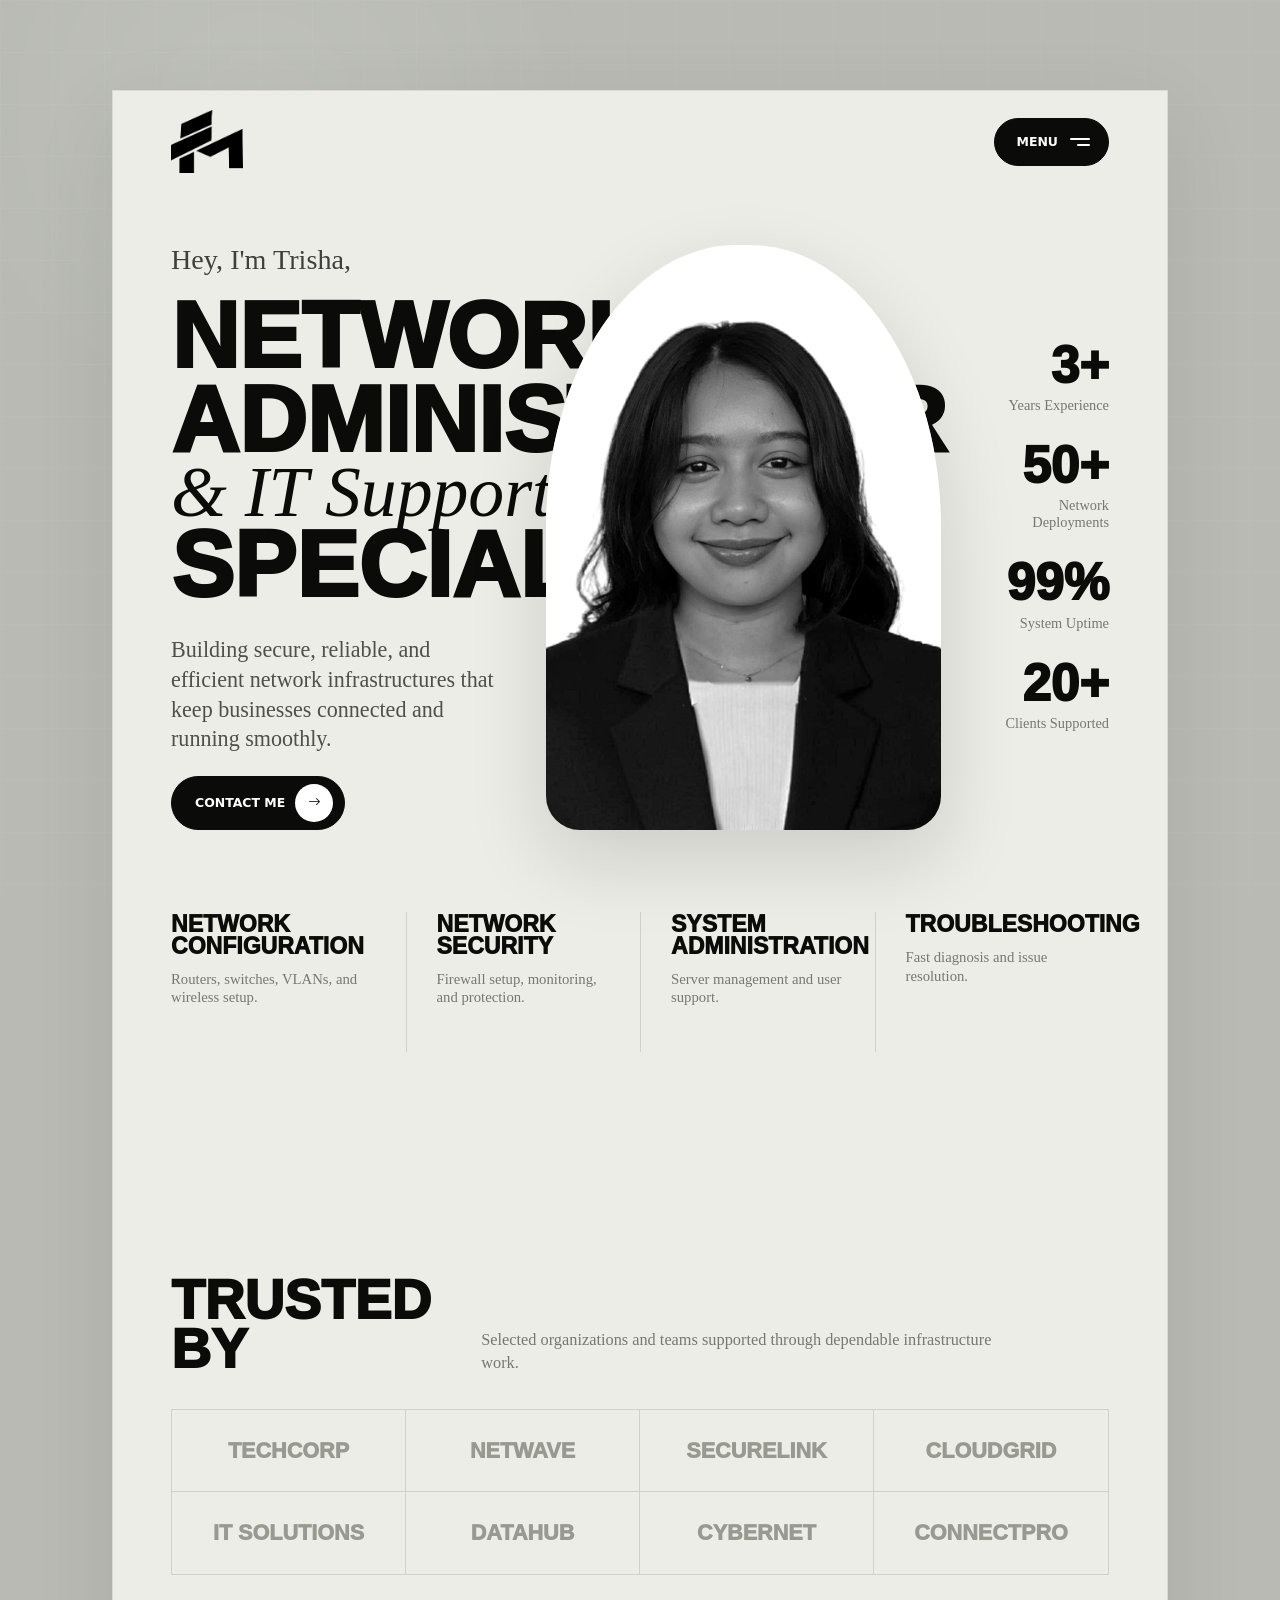
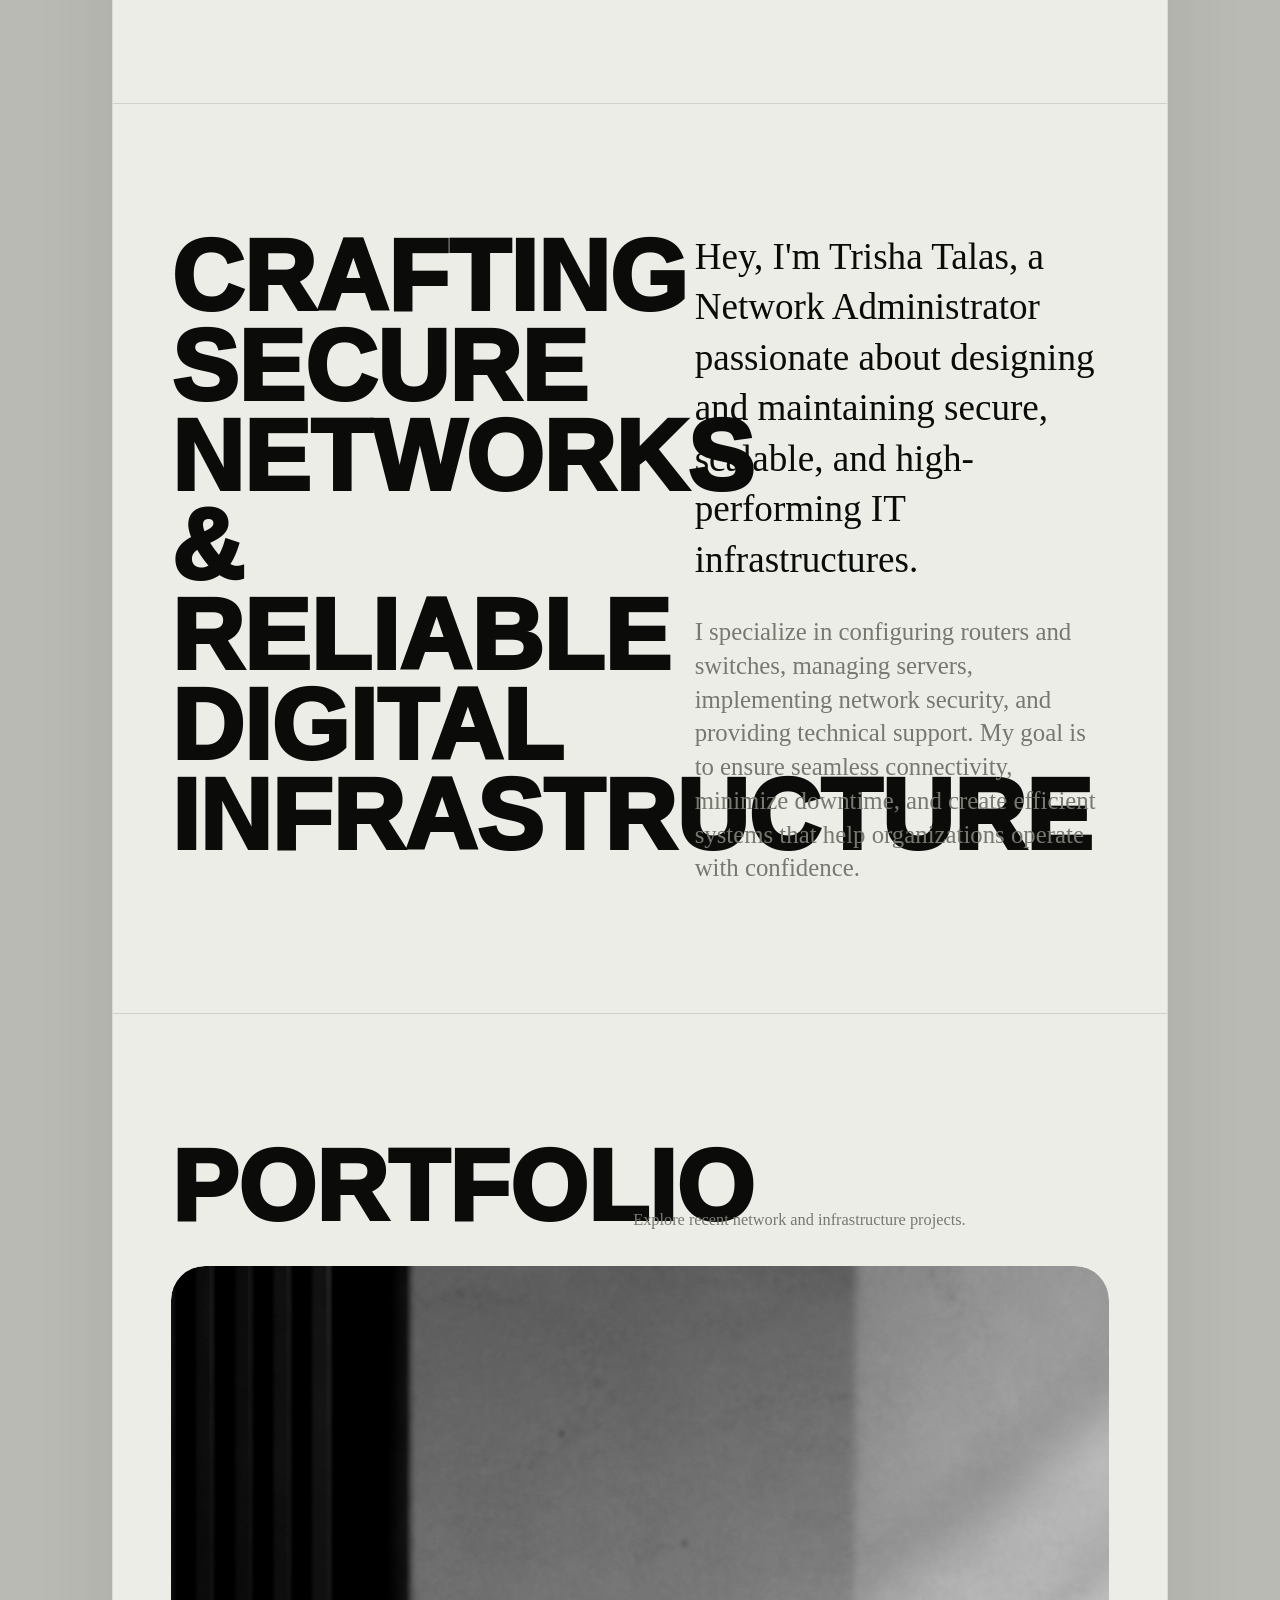
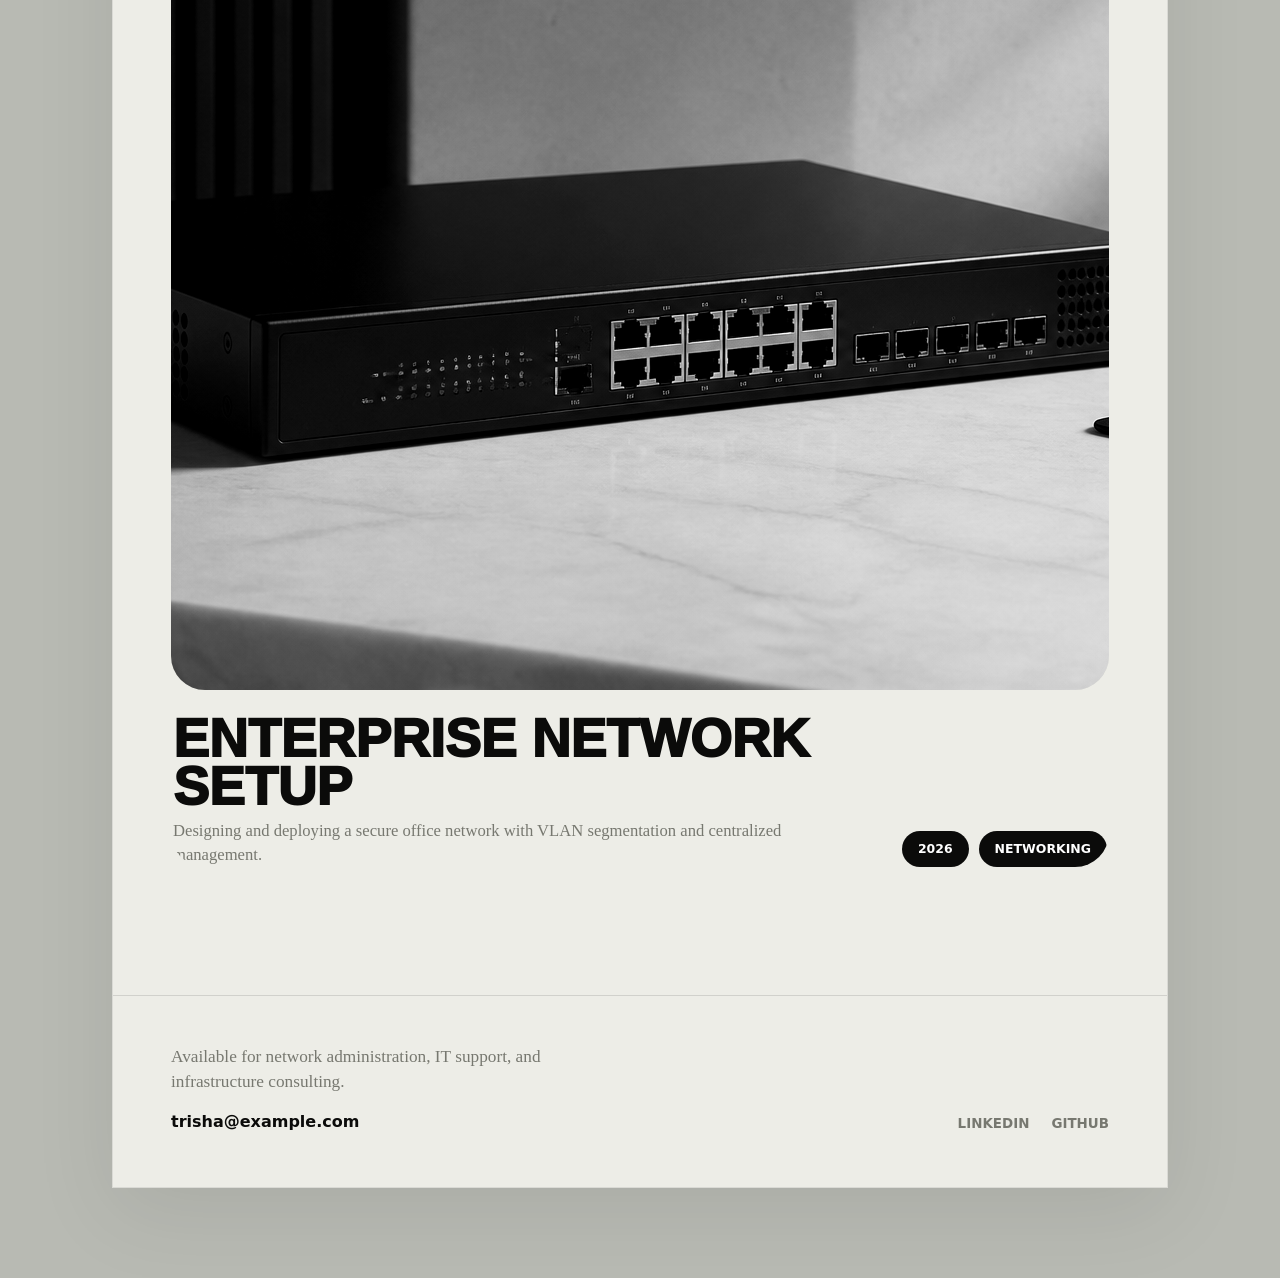
==== index.html @ a44a7b46 "fix ui" ====
<!doctype html>
<html lang="en">
  <head>
    <meta charset="utf-8">
    <meta name="viewport" content="width=device-width, initial-scale=1">
    <meta name="description" content="Premium personal portfolio for Trisha Talas, a Network Administrator and IT Support Specialist.">
    <meta name="theme-color" content="#0a0a0a">
    <meta property="og:title" content="Trisha Talas | Network Administrator Portfolio">
    <meta property="og:description" content="Building secure, reliable, and efficient network infrastructures that keep businesses connected.">
    <meta property="og:type" content="website">
    <meta property="og:image" content="assets/profile-pic/profile.jpg">
    <title>Trisha Talas | Network Administrator</title>
    <link rel="preconnect" href="https://cdn.jsdelivr.net">
    <link href="https://cdn.jsdelivr.net/npm/bootstrap-icons@1.11.3/font/bootstrap-icons.css" rel="stylesheet">
    <link rel="stylesheet" href="assets/css/styles.css">
  </head>
  <body>
    <a class="skip-link" href="#main-content">Skip to main content</a>

    <div class="page-frame">
      <header class="site-header">
        <a class="brand-logo" href="#home" aria-label="Trisha Talas home">
          <img src="assets/profile-pic/Trisha_Talas_logo.png" width="346" height="304" alt="Trisha Talas logo">
        </a>
        <a class="menu-pill" href="#contact" aria-label="Go to contact section">
          <span>Menu</span>
          <i aria-hidden="true"></i>
        </a>
      </header>

      <main id="main-content">
        <section id="home" class="hero-section" aria-labelledby="hero-title">
          <div class="hero-copy">
            <p class="hero-kicker">Hey, I'm Trisha,</p>
            <h1 id="hero-title">
              <span>Network</span>
              <span>Administrator</span>
              <em>&amp; IT Support</em>
              <span>Specialist</span>
            </h1>
            <p class="hero-subtext">Building secure, reliable, and efficient network infrastructures that keep businesses connected and running smoothly.</p>
            <a class="primary-button" href="#contact">
              Contact Me
              <span aria-hidden="true"><i class="bi bi-arrow-right"></i></span>
            </a>
          </div>

          <figure class="portrait-arch">
            <img src="assets/profile-pic/profile.jpg" width="1496" height="1708" alt="Professional profile picture of Trisha Talas, Network Administrator and IT Support Specialist.">
          </figure>

          <aside class="hero-stats" aria-label="Professional statistics">
            <div>
              <strong>3+</strong>
              <span>Years Experience</span>
            </div>
            <div>
              <strong>50+</strong>
              <span>Network Deployments</span>
            </div>
            <div>
              <strong>99%</strong>
              <span>System Uptime</span>
            </div>
            <div>
              <strong>20+</strong>
              <span>Clients Supported</span>
            </div>
          </aside>
        </section>

        <section id="services" class="services-row" aria-label="Services">
          <article>
            <h2>Network Configuration</h2>
            <p>Routers, switches, VLANs, and wireless setup.</p>
          </article>
          <article>
            <h2>Network Security</h2>
            <p>Firewall setup, monitoring, and protection.</p>
          </article>
          <article>
            <h2>System Administration</h2>
            <p>Server management and user support.</p>
          </article>
          <article>
            <h2>Troubleshooting</h2>
            <p>Fast diagnosis and issue resolution.</p>
          </article>
        </section>

        <section class="trusted-section" aria-labelledby="trusted-title">
          <div class="section-heading">
            <h2 id="trusted-title">Trusted By</h2>
            <p>Selected organizations and teams supported through dependable infrastructure work.</p>
          </div>
          <div class="logo-grid" aria-label="Trusted companies">
            <span>TechCorp</span>
            <span>NetWave</span>
            <span>SecureLink</span>
            <span>CloudGrid</span>
            <span>IT Solutions</span>
            <span>DataHub</span>
            <span>CyberNet</span>
            <span>ConnectPro</span>
          </div>
        </section>

        <section id="about" class="about-section">
          <div class="about-title">
            <h2>Crafting Secure Networks &amp; Reliable Digital Infrastructure</h2>
          </div>
          <div class="about-copy">
            <p class="intro-line">Hey, I'm Trisha Talas, a Network Administrator passionate about designing and maintaining secure, scalable, and high-performing IT infrastructures.</p>
            <p>I specialize in configuring routers and switches, managing servers, implementing network security, and providing technical support. My goal is to ensure seamless connectivity, minimize downtime, and create efficient systems that help organizations operate with confidence.</p>
          </div>
        </section>

        <section id="portfolio" class="portfolio-section">
          <div class="portfolio-heading">
            <h2>Portfolio</h2>
            <p>Explore recent network and infrastructure projects.</p>
          </div>

          <article class="project-feature">
            <div class="project-visual">
              <img src="assets/img/network-project.png" width="1536" height="1024" alt="Premium black network appliance on a clean light desk.">
            </div>
            <footer class="project-meta">
              <div>
                <strong>Enterprise Network Setup</strong>
                <p>Designing and deploying a secure office network with VLAN segmentation and centralized management.</p>
              </div>
              <div class="project-tags">
                <span>2026</span>
                <span>Networking</span>
              </div>
            </footer>
          </article>
        </section>
      </main>

      <footer id="contact" class="site-footer">
        <div>
          <p>Available for network administration, IT support, and infrastructure consulting.</p>
          <a href="mailto:trisha@example.com">trisha@example.com</a>
        </div>
        <nav class="footer-links" aria-label="Footer links">
          <a href="https://www.linkedin.com/" target="_blank" rel="noopener">LinkedIn</a>
          <a href="https://github.com/TrishaTalas" target="_blank" rel="noopener">GitHub</a>
        </nav>
      </footer>
    </div>

    <script src="assets/js/main.js"></script>
  </body>
</html>
---- assets/css/styles.css ----
:root {
  --ink: #0b0b0a;
  --paper: #ededE7;
  --paper-deep: #e4e4dc;
  --bg: #b8bab3;
  --muted: #777870;
  --line: rgba(11, 11, 10, 0.12);
  --line-strong: rgba(11, 11, 10, 0.18);
  --white: #ffffff;
  --radius-xl: 34px;
  --radius-lg: 28px;
  --radius-pill: 999px;
  --shadow: 0 30px 80px rgba(16, 16, 14, 0.14);
  --condensed: "Arial Narrow", "Helvetica Neue Condensed Bold", "Roboto Condensed", Impact, sans-serif;
  --serif: Georgia, "Times New Roman", serif;
  --sans: Inter, ui-sans-serif, system-ui, -apple-system, BlinkMacSystemFont, "Segoe UI", sans-serif;
}

* {
  box-sizing: border-box;
}

html {
  scroll-behavior: smooth;
  scroll-padding-top: 34px;
}

body {
  min-height: 100vh;
  margin: 0;
  padding: clamp(32px, 7vw, 92px) 0;
  color: var(--ink);
  font-family: var(--sans);
  background: var(--bg);
  line-height: 1.45;
}

body::before {
  position: fixed;
  inset: 0;
  z-index: -1;
  content: "";
  background:
    radial-gradient(circle at 20% 12%, rgba(255, 255, 255, 0.1), transparent 26%),
    linear-gradient(rgba(255, 255, 255, 0.035) 1px, transparent 1px),
    linear-gradient(90deg, rgba(255, 255, 255, 0.035) 1px, transparent 1px);
  background-size: auto, 52px 52px, 52px 52px;
}

img {
  display: block;
  max-width: 100%;
}

a {
  color: inherit;
}

::selection {
  color: var(--white);
  background: var(--ink);
}

.skip-link {
  position: fixed;
  top: 16px;
  left: 16px;
  z-index: 100;
  padding: 12px 16px;
  color: var(--white);
  background: var(--ink);
  border-radius: 12px;
  transform: translateY(-150%);
  transition: transform 0.2s ease;
}

.skip-link:focus {
  transform: translateY(0);
}

.page-frame {
  width: min(1056px, calc(100% - 32px));
  margin-inline: auto;
  overflow: hidden;
  background: var(--paper);
  border: 1px solid rgba(11, 11, 10, 0.08);
  box-shadow: 0 24px 80px rgba(0, 0, 0, 0.08);
}

.site-header {
  display: flex;
  min-height: 86px;
  align-items: center;
  justify-content: space-between;
  padding: 18px clamp(26px, 5vw, 58px) 8px;
}

.brand-logo {
  display: inline-grid;
  width: clamp(54px, 6vw, 72px);
  height: clamp(50px, 5.7vw, 66px);
  place-items: center;
  text-decoration: none;
  transition: transform 0.25s ease, opacity 0.25s ease;
}

.brand-logo:hover {
  transform: translateY(-2px);
  opacity: 0.78;
}

.brand-logo img {
  width: 100%;
  height: 100%;
  object-fit: contain;
}

.menu-pill,
.primary-button {
  display: inline-flex;
  align-items: center;
  justify-content: center;
  color: var(--white);
  font-size: 0.78rem;
  font-weight: 900;
  letter-spacing: 0;
  text-decoration: none;
  text-transform: uppercase;
  background: var(--ink);
  border: 1px solid var(--ink);
  border-radius: var(--radius-pill);
  transition: transform 0.22s ease, background 0.22s ease, color 0.22s ease;
}

.menu-pill {
  gap: 12px;
  min-height: 48px;
  padding: 0 18px 0 22px;
}

.menu-pill i {
  position: relative;
  width: 20px;
  height: 14px;
}

.menu-pill i::before,
.menu-pill i::after {
  position: absolute;
  right: 0;
  width: 20px;
  height: 2px;
  content: "";
  background: currentColor;
  border-radius: var(--radius-pill);
}

.menu-pill i::before {
  top: 3px;
}

.menu-pill i::after {
  bottom: 3px;
  width: 13px;
}

.menu-pill:hover,
.primary-button:hover {
  color: var(--ink);
  background: transparent;
  transform: translateY(-2px);
}

.hero-section {
  display: grid;
  grid-template-columns: minmax(0, 0.92fr) minmax(330px, 1.1fr) minmax(124px, 0.34fr);
  gap: clamp(24px, 4vw, 44px);
  align-items: center;
  min-height: 620px;
  padding: clamp(34px, 5vw, 62px) clamp(26px, 5vw, 58px) 48px;
}

.hero-kicker {
  margin: 0 0 18px;
  color: #3f403b;
  font-family: var(--serif);
  font-size: clamp(1.25rem, 2.2vw, 1.9rem);
  line-height: 1.1;
}

.hero-copy h1,
.about-title h2,
.portfolio-heading h2,
.section-heading h2,
.project-meta strong {
  margin: 0;
  font-family: var(--condensed);
  font-weight: 950;
  letter-spacing: 0;
  line-height: 0.9;
  text-transform: uppercase;
}

.hero-copy h1 {
  display: grid;
  font-size: clamp(4.1rem, 7.3vw, 6.7rem);
}

.hero-copy h1 span,
.hero-copy h1 em {
  display: block;
}

.hero-copy h1 em {
  font-family: var(--serif);
  font-size: clamp(3rem, 5.6vw, 5rem);
  font-style: italic;
  font-weight: 400;
  line-height: 0.86;
  text-transform: none;
}

.hero-subtext {
  max-width: 430px;
  margin: 28px 0 22px;
  color: #4e5049;
  font-family: var(--serif);
  font-size: clamp(1.06rem, 1.8vw, 1.38rem);
  line-height: 1.34;
}

.primary-button {
  gap: 10px;
  min-height: 54px;
  padding: 0 11px 0 23px;
}

.primary-button span {
  display: inline-grid;
  width: 38px;
  height: 38px;
  place-items: center;
  color: var(--ink);
  background: var(--white);
  border-radius: 50%;
}

.portrait-arch {
  align-self: stretch;
  min-height: 552px;
  margin: 0;
  overflow: hidden;
  background: #d7d7d0;
  border-radius: 48% 48% 34px 34px;
  box-shadow: var(--shadow);
}

.portrait-arch img {
  width: 100%;
  height: 100%;
  object-fit: cover;
  object-position: center 18%;
  filter: grayscale(1) contrast(1.05);
}

.hero-stats {
  display: grid;
  gap: 30px;
  justify-self: end;
}

.hero-stats div {
  text-align: right;
}

.hero-stats strong {
  display: block;
  font-family: var(--condensed);
  font-size: clamp(2.1rem, 4vw, 3.55rem);
  font-weight: 950;
  line-height: 0.9;
}

.hero-stats span {
  display: block;
  max-width: 120px;
  margin-top: 8px;
  color: var(--muted);
  font-family: var(--serif);
  font-size: 0.9rem;
  line-height: 1.15;
}

.services-row {
  display: grid;
  grid-template-columns: repeat(4, minmax(0, 1fr));
  padding: 34px clamp(26px, 5vw, 58px) 96px;
}

.services-row article {
  min-height: 140px;
  padding: 2px clamp(18px, 2.4vw, 30px);
  border-left: 1px solid var(--line);
}

.services-row article:first-child {
  border-left: 0;
  padding-left: 0;
}

.services-row h2 {
  max-width: 210px;
  margin: 0 0 12px;
  font-family: var(--condensed);
  font-size: clamp(1.1rem, 1.8vw, 1.5rem);
  font-weight: 950;
  line-height: 0.95;
  text-transform: uppercase;
}

.services-row p,
.section-heading p,
.about-copy p,
.portfolio-heading p,
.project-meta p,
.site-footer p {
  color: var(--muted);
}

.services-row p {
  max-width: 210px;
  margin: 0;
  font-family: var(--serif);
  font-size: 0.92rem;
  line-height: 1.28;
}

.trusted-section,
.about-section,
.portfolio-section {
  padding: clamp(76px, 10vw, 128px) clamp(26px, 5vw, 58px);
}

.section-heading {
  display: grid;
  grid-template-columns: minmax(180px, 0.44fr) minmax(0, 1fr);
  gap: 34px;
  align-items: end;
  margin-bottom: 34px;
}

.section-heading h2 {
  font-size: clamp(2rem, 4.3vw, 3.45rem);
}

.section-heading p,
.portfolio-heading p {
  max-width: 530px;
  margin: 0;
  font-family: var(--serif);
  font-size: 1.02rem;
}

.logo-grid {
  display: grid;
  grid-template-columns: repeat(4, minmax(0, 1fr));
  border: 1px solid var(--line);
}

.logo-grid span {
  display: grid;
  min-height: 82px;
  place-items: center;
  color: #989990;
  font-family: var(--condensed);
  font-size: clamp(1.02rem, 2vw, 1.35rem);
  font-weight: 950;
  text-transform: uppercase;
  border-right: 1px solid var(--line);
  border-bottom: 1px solid var(--line);
  transition: color 0.22s ease, background 0.22s ease;
}

.logo-grid span:nth-child(4n) {
  border-right: 0;
}

.logo-grid span:nth-last-child(-n + 4) {
  border-bottom: 0;
}

.logo-grid span:hover {
  color: var(--ink);
  background: rgba(255, 255, 255, 0.34);
}

.about-section {
  display: grid;
  grid-template-columns: minmax(280px, 1fr) minmax(320px, 0.96fr);
  gap: clamp(44px, 8vw, 92px);
  border-top: 1px solid var(--line);
}

.about-title h2,
.portfolio-heading h2 {
  font-size: clamp(3.4rem, 7.8vw, 7rem);
}

.about-copy {
  display: grid;
  gap: 30px;
  align-content: start;
}

.about-copy p {
  margin: 0;
  font-family: var(--serif);
  font-size: clamp(1.1rem, 2vw, 1.55rem);
  line-height: 1.36;
}

.about-copy .intro-line {
  color: var(--ink);
  font-size: clamp(1.48rem, 2.9vw, 2.32rem);
}

.portfolio-section {
  border-top: 1px solid var(--line);
}

.portfolio-heading {
  display: grid;
  grid-template-columns: minmax(260px, 0.9fr) minmax(0, 1fr);
  gap: 34px;
  align-items: end;
  margin-bottom: 34px;
}

.project-feature {
  overflow: hidden;
  border-radius: var(--radius-xl);
}

.project-visual {
  overflow: hidden;
  background: var(--paper-deep);
  border-radius: var(--radius-xl);
}

.project-visual img {
  width: 100%;
  min-height: clamp(360px, 48vw, 590px);
  object-fit: cover;
  object-position: center;
  filter: grayscale(1) contrast(1.06);
  transition: transform 0.55s ease;
}

.project-feature:hover .project-visual img {
  transform: scale(1.035);
}

.project-meta {
  display: grid;
  grid-template-columns: minmax(0, 1fr) auto;
  gap: 22px;
  align-items: end;
  padding: 24px 2px 0;
}

.project-meta strong {
  display: block;
  font-size: clamp(2rem, 4.2vw, 3.6rem);
}

.project-meta p {
  max-width: 650px;
  margin: 8px 0 0;
  font-family: var(--serif);
  font-size: 1.04rem;
}

.project-tags {
  display: flex;
  flex-wrap: wrap;
  gap: 10px;
  justify-content: flex-end;
}

.project-tags span {
  padding: 9px 16px;
  color: var(--white);
  font-size: 0.78rem;
  font-weight: 900;
  text-transform: uppercase;
  background: var(--ink);
  border-radius: var(--radius-pill);
}

.site-footer {
  display: flex;
  justify-content: space-between;
  gap: 28px;
  padding: 48px clamp(26px, 5vw, 58px) 54px;
  border-top: 1px solid var(--line);
}

.site-footer p {
  max-width: 440px;
  margin: 0 0 16px;
  font-family: var(--serif);
  font-size: 1.08rem;
}

.site-footer a {
  font-weight: 900;
  text-decoration: none;
}

.site-footer a:hover,
.site-footer a:focus {
  text-decoration: underline;
}

.footer-links {
  display: inline-flex;
  gap: 22px;
  align-self: flex-end;
}

.footer-links a {
  color: var(--muted);
  font-size: 0.84rem;
  text-transform: uppercase;
}

:focus-visible {
  outline: 3px solid var(--ink);
  outline-offset: 4px;
}

@media (max-width: 1060px) {
  .page-frame {
    width: min(100% - 24px, 1056px);
  }

  .hero-section {
    grid-template-columns: minmax(0, 1fr);
  }

  .portrait-arch {
    min-height: 620px;
    order: 2;
  }

  .hero-stats {
    grid-template-columns: repeat(4, minmax(0, 1fr));
    justify-self: stretch;
    order: 3;
    gap: 14px;
  }

  .hero-stats div {
    padding-top: 18px;
    text-align: left;
    border-top: 1px solid var(--line);
  }

  .services-row,
  .logo-grid {
    grid-template-columns: repeat(2, minmax(0, 1fr));
  }

  .services-row article:nth-child(odd) {
    border-left: 0;
  }

  .logo-grid span:nth-child(2n) {
    border-right: 0;
  }

  .logo-grid span:nth-last-child(-n + 4) {
    border-bottom: 1px solid var(--line);
  }

  .logo-grid span:nth-last-child(-n + 2) {
    border-bottom: 0;
  }
}

@media (max-width: 720px) {
  body {
    padding: 10px 0;
  }

  .page-frame {
    width: calc(100% - 18px);
  }

  .site-header {
    min-height: 72px;
    padding: 12px 16px 4px;
  }

  .brand-logo {
    width: 52px;
    height: 48px;
  }

  .menu-pill {
    min-height: 40px;
    padding-inline: 16px;
  }

  .hero-section {
    padding: 34px 18px 30px;
  }

  .hero-copy h1 {
    font-size: clamp(3.35rem, 16vw, 5rem);
  }

  .hero-copy h1 em {
    font-size: clamp(2.85rem, 14vw, 4.35rem);
  }

  .portrait-arch {
    min-height: 430px;
    border-radius: 38% 38% 28px 28px;
  }

  .hero-stats,
  .services-row,
  .section-heading,
  .about-section,
  .portfolio-heading,
  .project-meta,
  .site-footer {
    grid-template-columns: 1fr;
  }

  .services-row {
    padding: 26px 18px 60px;
  }

  .services-row article {
    min-height: auto;
    padding: 22px 0;
    border-top: 1px solid var(--line);
    border-left: 0;
  }

  .trusted-section,
  .about-section,
  .portfolio-section {
    padding: 56px 18px;
  }

  .logo-grid {
    grid-template-columns: 1fr;
  }

  .logo-grid span,
  .logo-grid span:nth-child(2n),
  .logo-grid span:nth-child(4n),
  .logo-grid span:nth-last-child(-n + 2),
  .logo-grid span:nth-last-child(-n + 4) {
    border-right: 0;
    border-bottom: 1px solid var(--line);
  }

  .logo-grid span:last-child {
    border-bottom: 0;
  }

  .project-visual img {
    min-height: 330px;
  }

  .project-tags {
    justify-content: flex-start;
  }

  .site-footer {
    display: grid;
    padding: 42px 18px 48px;
  }

  .footer-links {
    align-self: start;
  }
}

@media (prefers-reduced-motion: reduce) {
  html {
    scroll-behavior: auto;
  }

  *,
  *::before,
  *::after {
    scroll-behavior: auto !important;
    transition-duration: 0.001ms !important;
    animation-duration: 0.001ms !important;
    animation-iteration-count: 1 !important;
  }
}
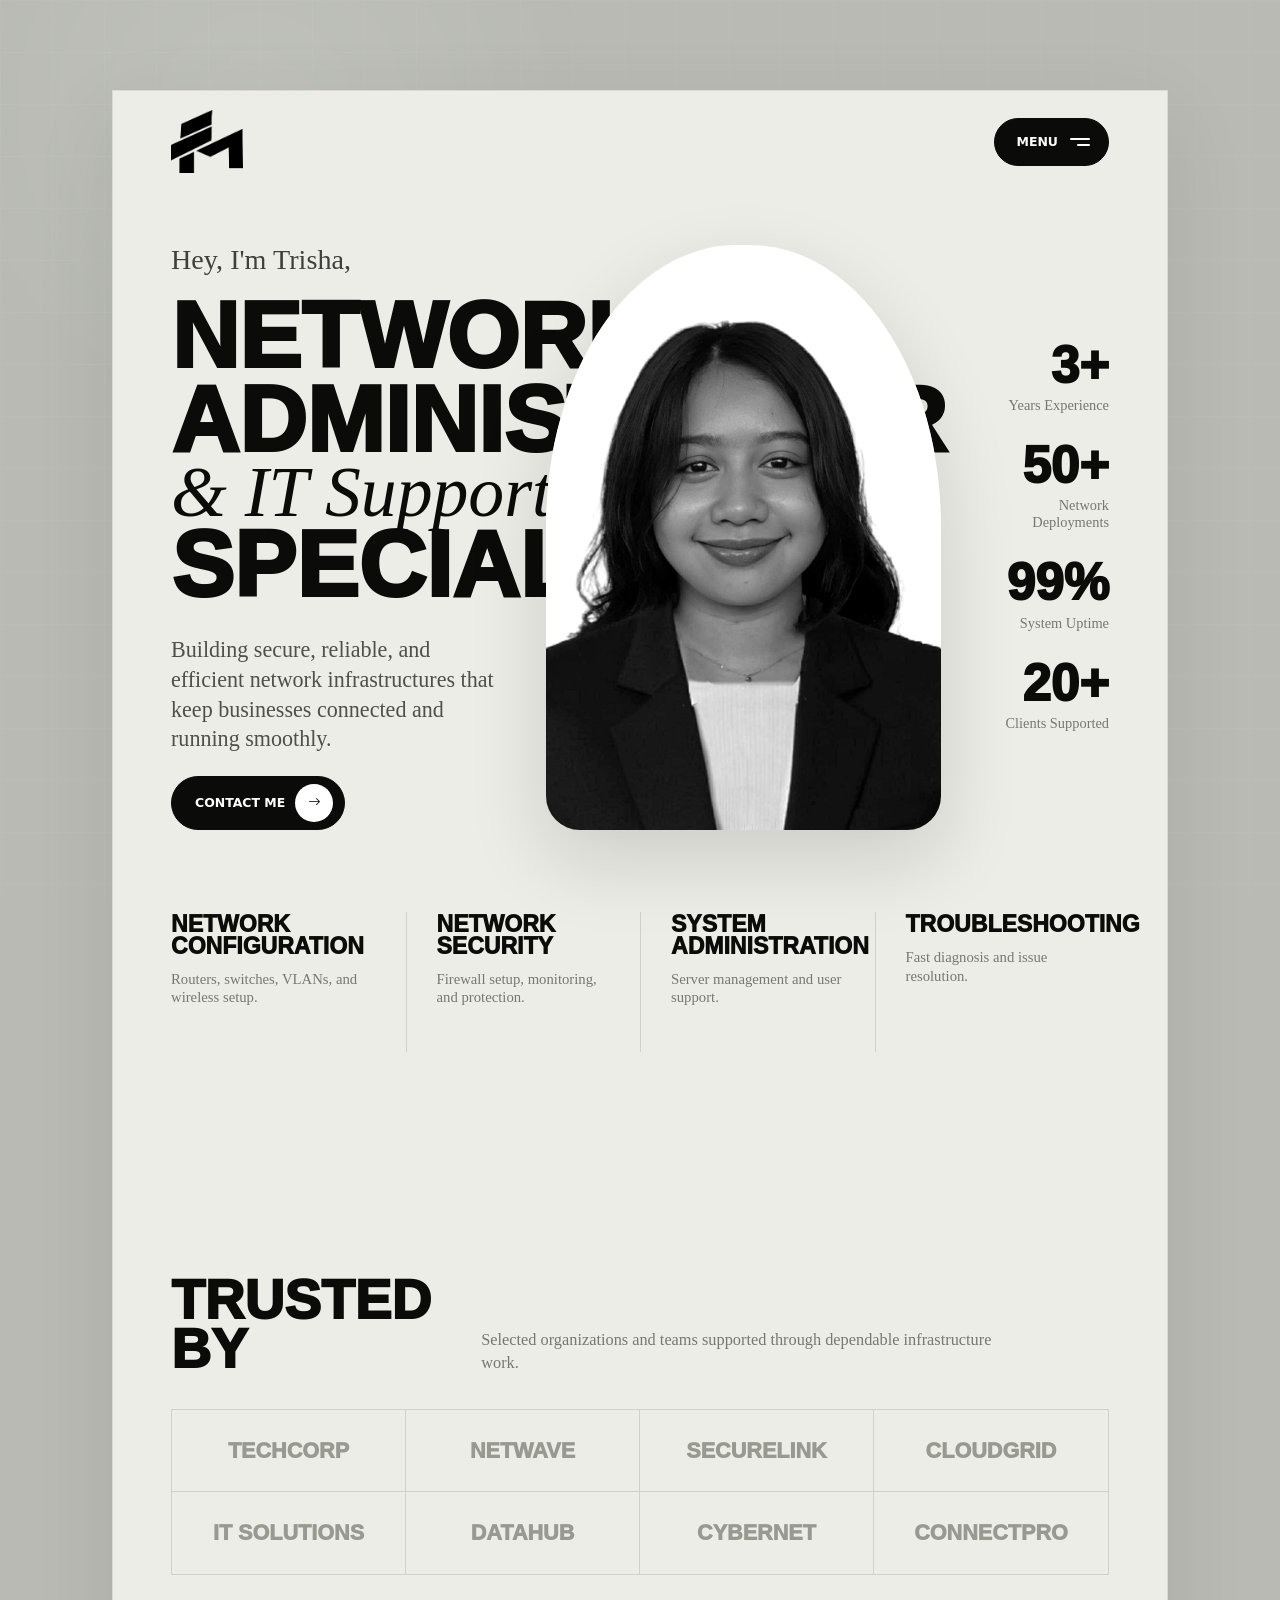
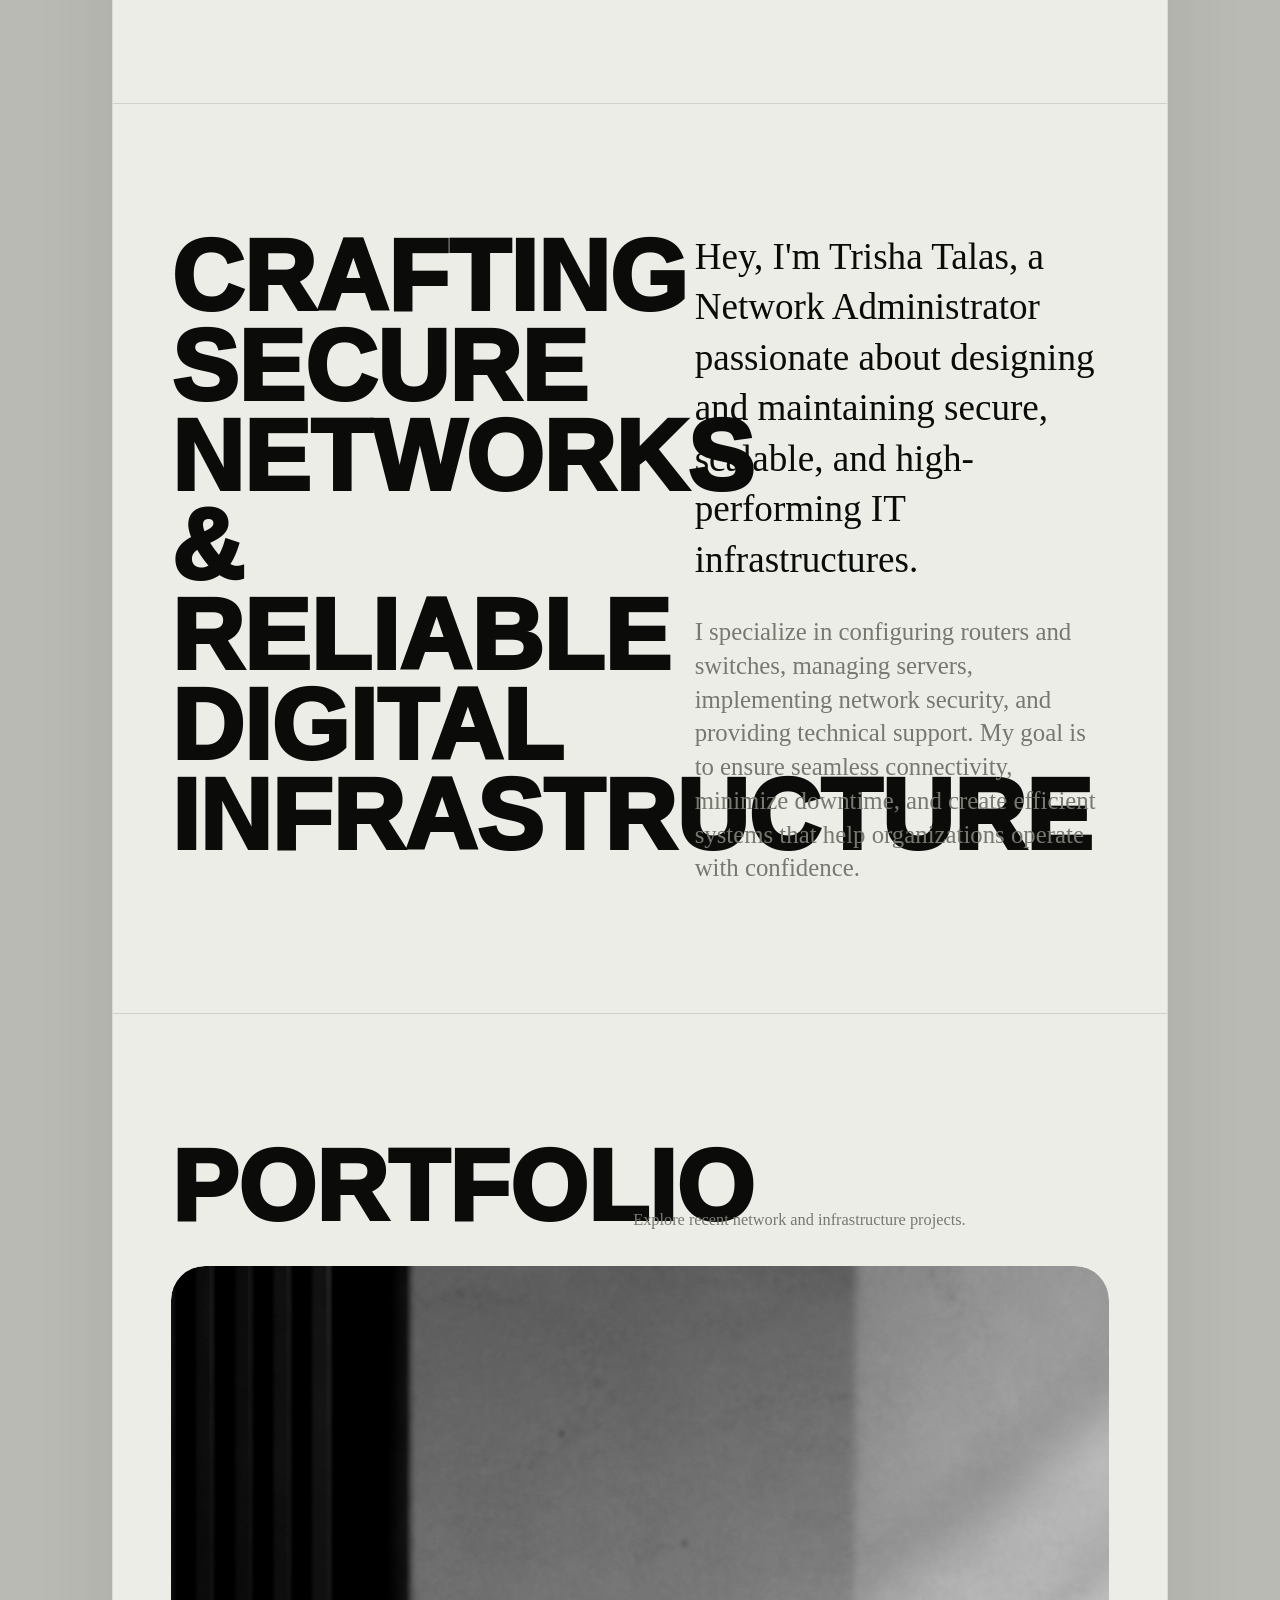
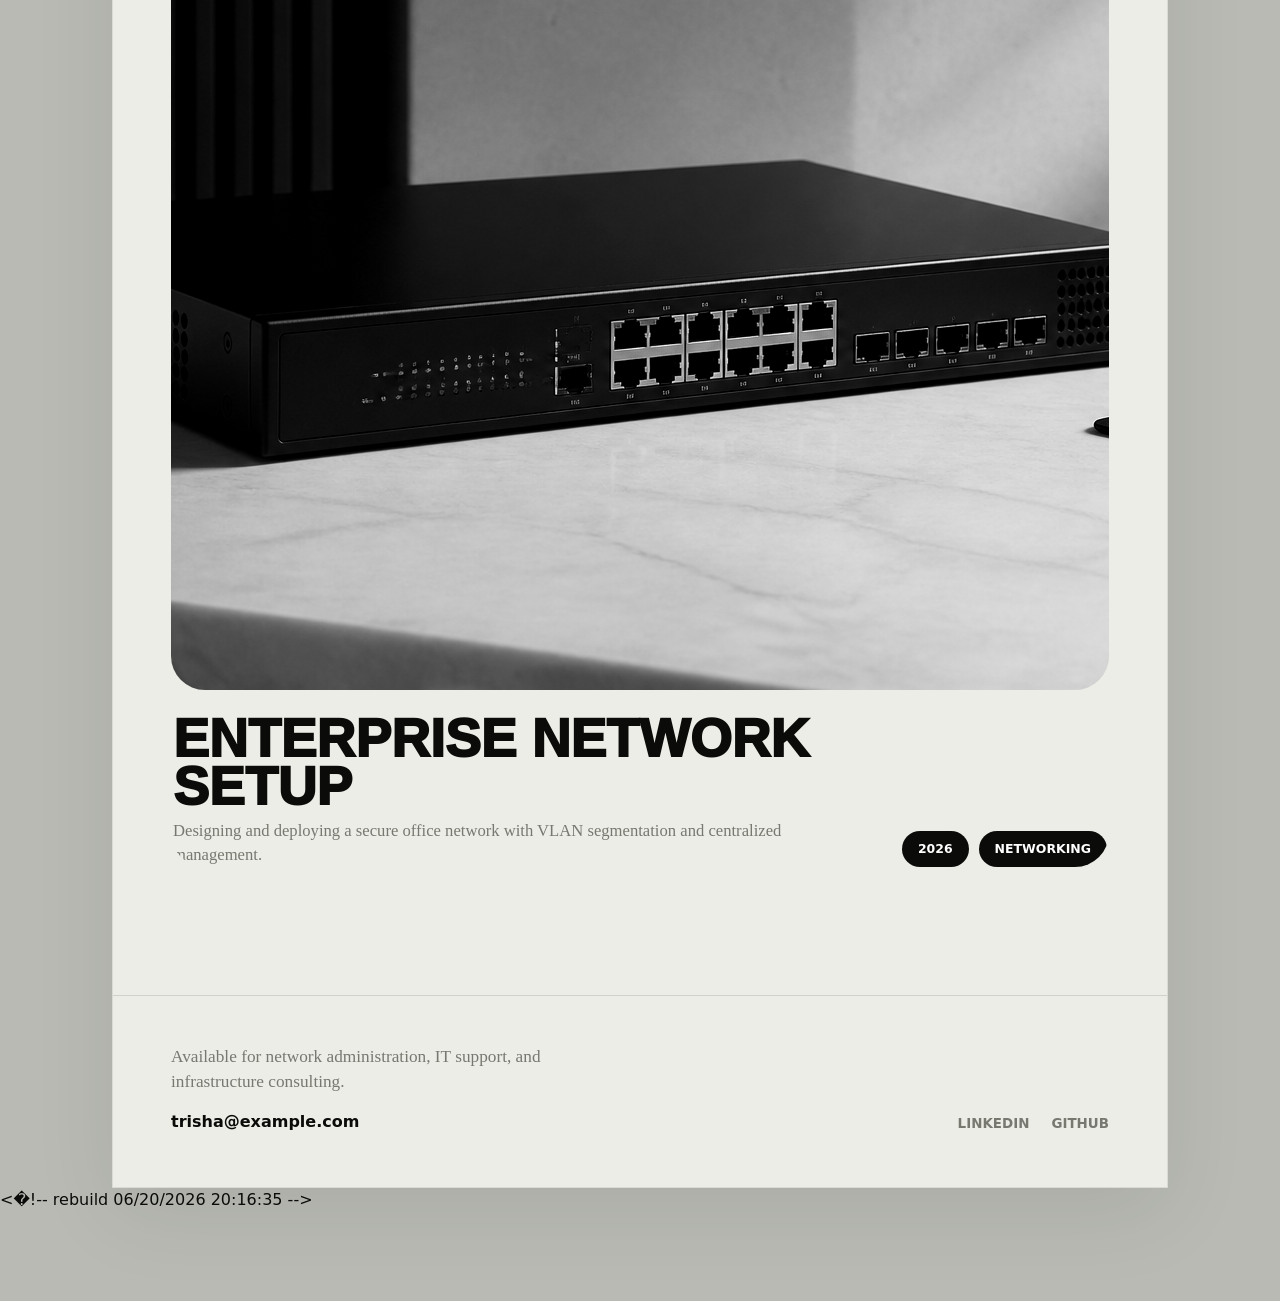
==== commit 9b1aeb50: "Force GitHub Pages rebuild" ====
--- a/index.html
+++ b/index.html
@@ -154,3 +154,6 @@
     <script src="assets/js/main.js"></script>
   </body>
 </html>
+< ! - -   r e b u i l d   0 6 / 2 0 / 2 0 2 6   2 0 : 1 6 : 3 5   - - > + 
+ 
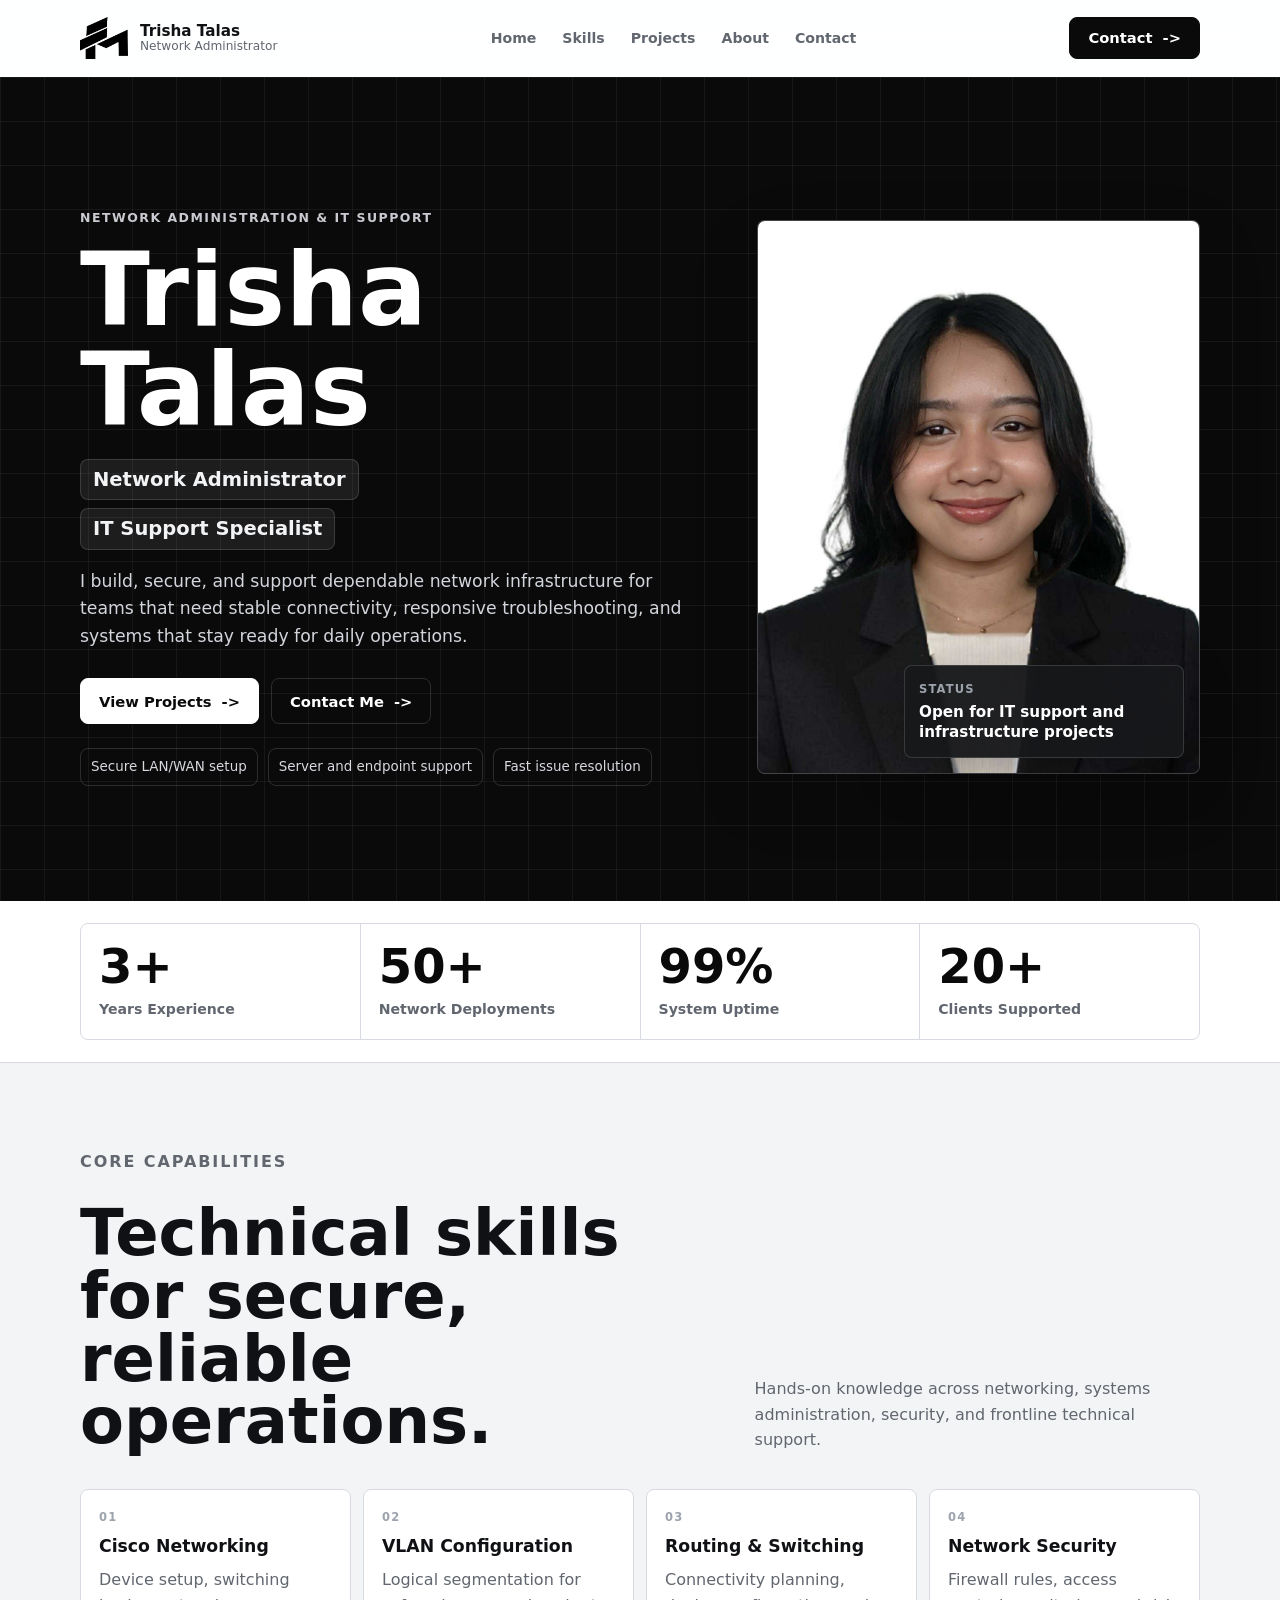
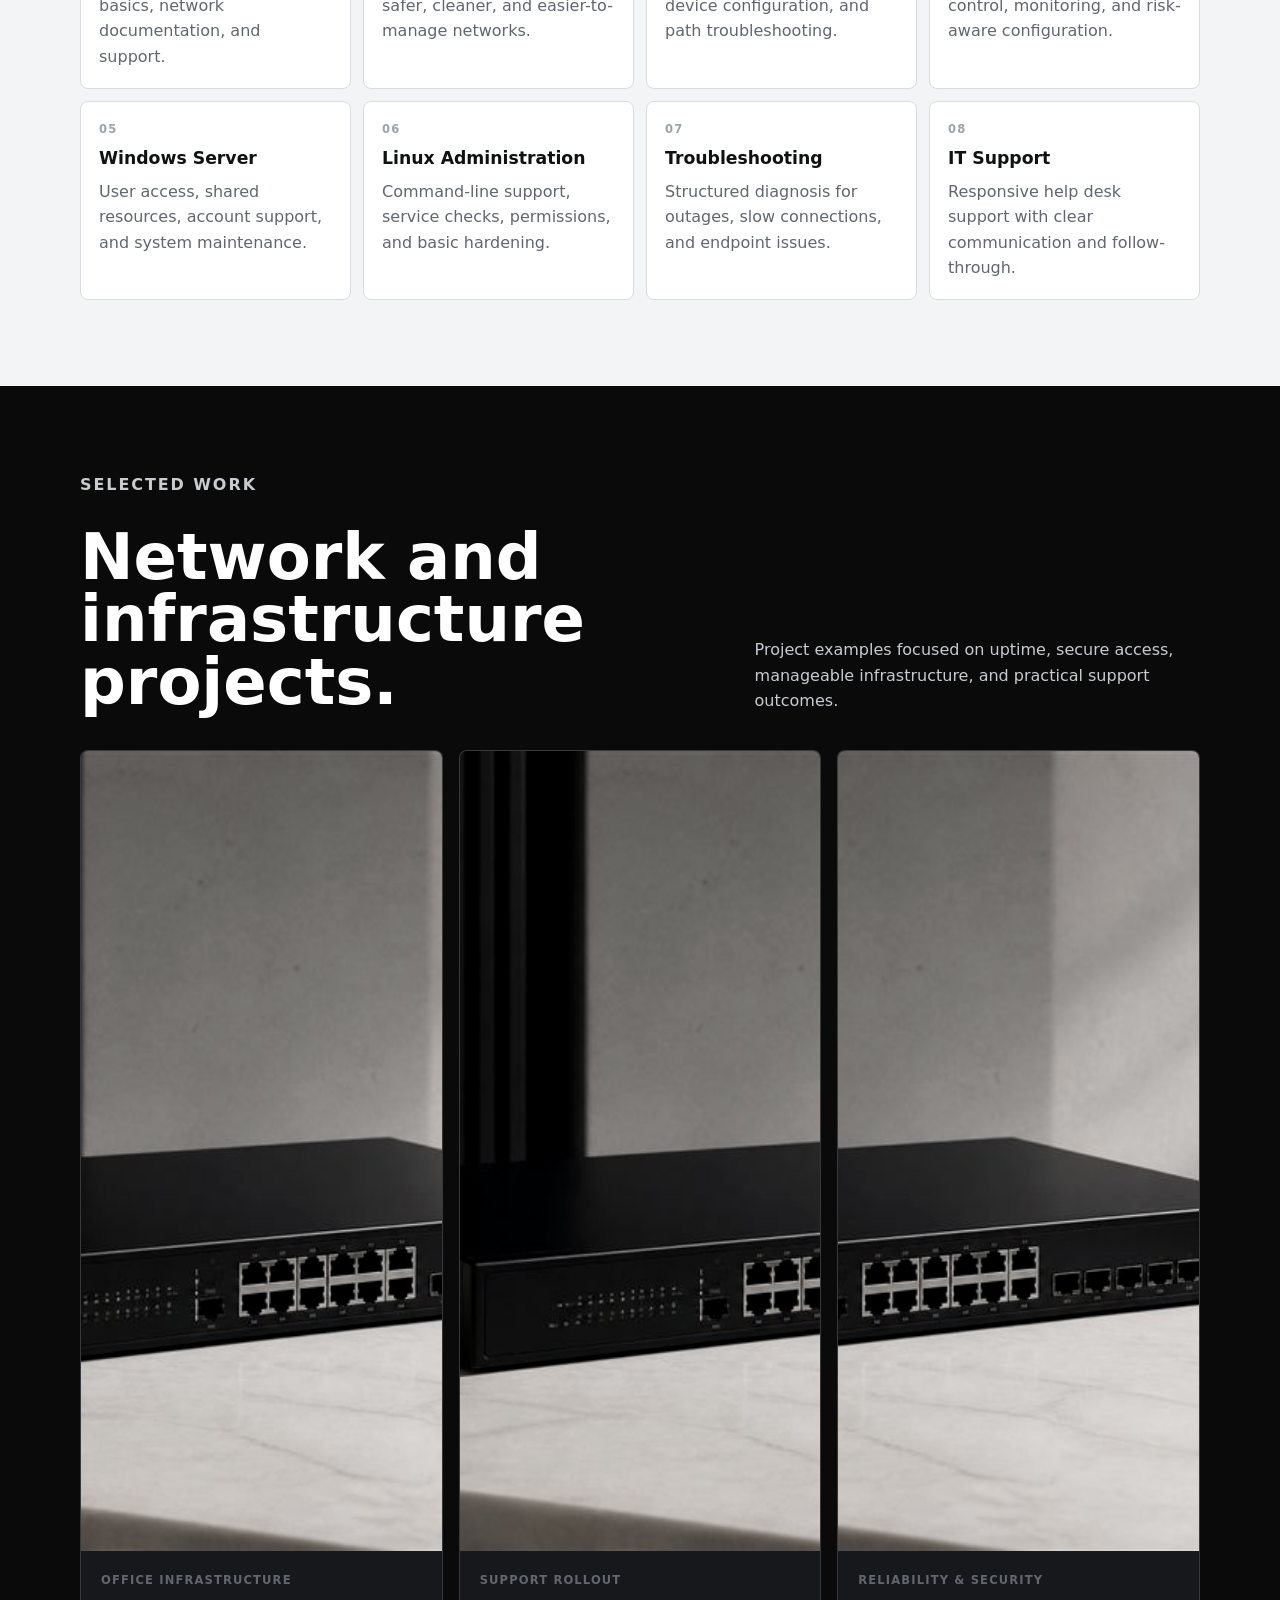
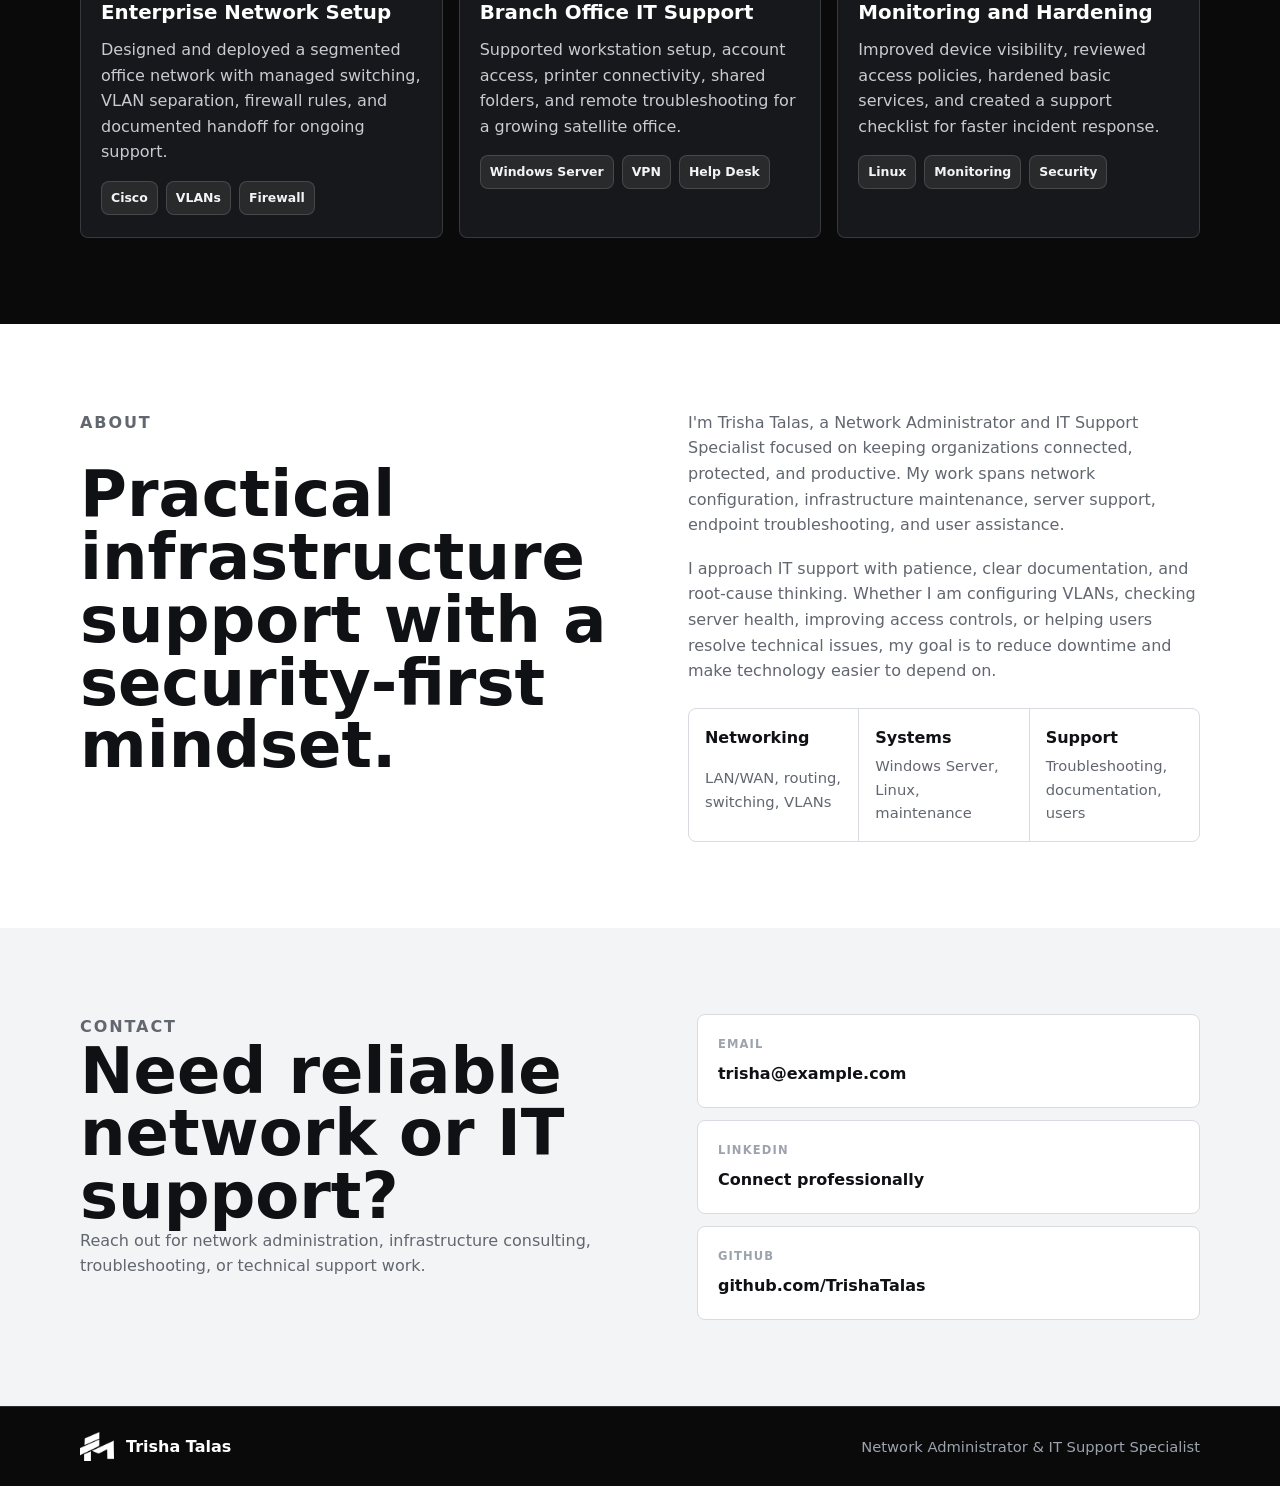
==== commit a25e9178: "fix ui" ====
--- a/index.html
+++ b/index.html
@@ -3,157 +3,284 @@
   <head>
     <meta charset="utf-8">
     <meta name="viewport" content="width=device-width, initial-scale=1">
-    <meta name="description" content="Premium personal portfolio for Trisha Talas, a Network Administrator and IT Support Specialist.">
-    <meta name="theme-color" content="#0a0a0a">
-    <meta property="og:title" content="Trisha Talas | Network Administrator Portfolio">
-    <meta property="og:description" content="Building secure, reliable, and efficient network infrastructures that keep businesses connected.">
+    <meta name="description" content="Trisha Talas is a Network Administrator and IT Support Specialist focused on secure networks, reliable systems, and responsive technical support.">
+    <meta name="theme-color" content="#0b0b0c">
+    <meta property="og:title" content="Trisha Talas | Network Administrator & IT Support Specialist">
+    <meta property="og:description" content="Modern IT portfolio for network administration, infrastructure support, and system reliability.">
     <meta property="og:type" content="website">
     <meta property="og:image" content="assets/profile-pic/profile.jpg">
-    <title>Trisha Talas | Network Administrator</title>
-    <link rel="preconnect" href="https://cdn.jsdelivr.net">
-    <link href="https://cdn.jsdelivr.net/npm/bootstrap-icons@1.11.3/font/bootstrap-icons.css" rel="stylesheet">
+    <title>Trisha Talas | Network Administrator & IT Support Specialist</title>
+    <link rel="preload" as="image" href="assets/profile-pic/profile.jpg">
     <link rel="stylesheet" href="assets/css/styles.css">
   </head>
   <body>
     <a class="skip-link" href="#main-content">Skip to main content</a>
 
-    <div class="page-frame">
-      <header class="site-header">
-        <a class="brand-logo" href="#home" aria-label="Trisha Talas home">
+    <header class="site-header" data-header>
+      <div class="container header-shell">
+        <a class="brand" href="#home" aria-label="Trisha Talas home">
           <img src="assets/profile-pic/Trisha_Talas_logo.png" width="346" height="304" alt="Trisha Talas logo">
+          <span class="brand-copy">
+            <strong>Trisha Talas</strong>
+            <span>Network Administrator</span>
+          </span>
         </a>
-        <a class="menu-pill" href="#contact" aria-label="Go to contact section">
-          <span>Menu</span>
-          <i aria-hidden="true"></i>
+
+        <button class="nav-toggle" type="button" aria-expanded="false" aria-controls="site-nav" aria-label="Toggle navigation" data-nav-toggle>
+          <span aria-hidden="true"></span>
+          <span aria-hidden="true"></span>
+          <span aria-hidden="true"></span>
+        </button>
+
+        <nav id="site-nav" class="site-nav" aria-label="Primary navigation" data-nav>
+          <a href="#home">Home</a>
+          <a href="#skills">Skills</a>
+          <a href="#projects">Projects</a>
+          <a href="#about">About</a>
+          <a href="#contact">Contact</a>
+        </nav>
+
+        <a class="header-cta" href="#contact">Contact</a>
+      </div>
+    </header>
+
+    <main id="main-content">
+      <section id="home" class="hero-section" aria-labelledby="hero-title">
+        <div class="container hero-grid">
+          <div class="hero-copy" data-animate>
+            <p class="eyebrow">Network Administration & IT Support</p>
+            <h1 id="hero-title">Trisha Talas</h1>
+            <div class="role-stack" aria-label="Professional roles">
+              <span>Network Administrator</span>
+              <span>IT Support Specialist</span>
+            </div>
+            <p class="hero-text">I build, secure, and support dependable network infrastructure for teams that need stable connectivity, responsive troubleshooting, and systems that stay ready for daily operations.</p>
+            <div class="button-row" aria-label="Primary actions">
+              <a class="button button-primary" href="#projects">View Projects</a>
+              <a class="button button-secondary" href="#contact">Contact Me</a>
+            </div>
+            <ul class="hero-points" aria-label="Core support areas">
+              <li>Secure LAN/WAN setup</li>
+              <li>Server and endpoint support</li>
+              <li>Fast issue resolution</li>
+            </ul>
+          </div>
+
+          <div class="hero-media" data-animate>
+            <figure class="profile-frame">
+              <img src="assets/profile-pic/profile.jpg" width="1496" height="1708" alt="Professional profile portrait of Trisha Talas." fetchpriority="high" decoding="async">
+            </figure>
+            <div class="availability-panel" aria-label="Availability">
+              <span>Status</span>
+              <strong>Open for IT support and infrastructure projects</strong>
+            </div>
+          </div>
+        </div>
+      </section>
+
+      <section class="stats-section" aria-labelledby="stats-title">
+        <div class="container">
+          <h2 id="stats-title" class="sr-only">Professional statistics</h2>
+          <dl class="stats-grid">
+            <div class="stat-card" data-animate>
+              <dt>3+</dt>
+              <dd>Years Experience</dd>
+            </div>
+            <div class="stat-card" data-animate>
+              <dt>50+</dt>
+              <dd>Network Deployments</dd>
+            </div>
+            <div class="stat-card" data-animate>
+              <dt>99%</dt>
+              <dd>System Uptime</dd>
+            </div>
+            <div class="stat-card" data-animate>
+              <dt>20+</dt>
+              <dd>Clients Supported</dd>
+            </div>
+          </dl>
+        </div>
+      </section>
+
+      <section id="skills" class="section skills-section" aria-labelledby="skills-title">
+        <div class="container">
+          <div class="section-heading" data-animate>
+            <p class="eyebrow">Core Capabilities</p>
+            <h2 id="skills-title">Technical skills for secure, reliable operations.</h2>
+            <p>Hands-on knowledge across networking, systems administration, security, and frontline technical support.</p>
+          </div>
+
+          <div class="skills-grid" aria-label="Technical skills">
+            <article class="skill-card" data-animate>
+              <span>01</span>
+              <h3>Cisco Networking</h3>
+              <p>Device setup, switching basics, network documentation, and support.</p>
+            </article>
+            <article class="skill-card" data-animate>
+              <span>02</span>
+              <h3>VLAN Configuration</h3>
+              <p>Logical segmentation for safer, cleaner, and easier-to-manage networks.</p>
+            </article>
+            <article class="skill-card" data-animate>
+              <span>03</span>
+              <h3>Routing & Switching</h3>
+              <p>Connectivity planning, device configuration, and path troubleshooting.</p>
+            </article>
+            <article class="skill-card" data-animate>
+              <span>04</span>
+              <h3>Network Security</h3>
+              <p>Firewall rules, access control, monitoring, and risk-aware configuration.</p>
+            </article>
+            <article class="skill-card" data-animate>
+              <span>05</span>
+              <h3>Windows Server</h3>
+              <p>User access, shared resources, account support, and system maintenance.</p>
+            </article>
+            <article class="skill-card" data-animate>
+              <span>06</span>
+              <h3>Linux Administration</h3>
+              <p>Command-line support, service checks, permissions, and basic hardening.</p>
+            </article>
+            <article class="skill-card" data-animate>
+              <span>07</span>
+              <h3>Troubleshooting</h3>
+              <p>Structured diagnosis for outages, slow connections, and endpoint issues.</p>
+            </article>
+            <article class="skill-card" data-animate>
+              <span>08</span>
+              <h3>IT Support</h3>
+              <p>Responsive help desk support with clear communication and follow-through.</p>
+            </article>
+          </div>
+        </div>
+      </section>
+
+      <section id="projects" class="section projects-section" aria-labelledby="projects-title">
+        <div class="container">
+          <div class="section-heading section-heading-light" data-animate>
+            <p class="eyebrow">Selected Work</p>
+            <h2 id="projects-title">Network and infrastructure projects.</h2>
+            <p>Project examples focused on uptime, secure access, manageable infrastructure, and practical support outcomes.</p>
+          </div>
+
+          <div class="projects-grid">
+            <article class="project-card" data-animate>
+              <picture>
+                <source srcset="assets/img/network-project-800.jpg 800w, assets/img/network-project-1200.jpg 1200w" sizes="(min-width: 768px) 33vw, calc(100vw - 32px)" type="image/jpeg">
+                <img src="assets/img/network-project-1200.jpg" width="1200" height="800" alt="Managed network switch used for an enterprise network deployment." loading="lazy" decoding="async">
+              </picture>
+              <div class="project-content">
+                <p class="project-label">Office Infrastructure</p>
+                <h3>Enterprise Network Setup</h3>
+                <p>Designed and deployed a segmented office network with managed switching, VLAN separation, firewall rules, and documented handoff for ongoing support.</p>
+                <ul class="tag-list" aria-label="Technologies used">
+                  <li>Cisco</li>
+                  <li>VLANs</li>
+                  <li>Firewall</li>
+                </ul>
+              </div>
+            </article>
+
+            <article class="project-card" data-animate>
+              <picture>
+                <source srcset="assets/img/network-project-800.jpg 800w, assets/img/network-project-1200.jpg 1200w" sizes="(min-width: 768px) 33vw, calc(100vw - 32px)" type="image/jpeg">
+                <img src="assets/img/network-project-1200.jpg" width="1200" height="800" alt="Network appliance representing branch office connectivity." loading="lazy" decoding="async">
+              </picture>
+              <div class="project-content">
+                <p class="project-label">Support Rollout</p>
+                <h3>Branch Office IT Support</h3>
+                <p>Supported workstation setup, account access, printer connectivity, shared folders, and remote troubleshooting for a growing satellite office.</p>
+                <ul class="tag-list" aria-label="Technologies used">
+                  <li>Windows Server</li>
+                  <li>VPN</li>
+                  <li>Help Desk</li>
+                </ul>
+              </div>
+            </article>
+
+            <article class="project-card" data-animate>
+              <picture>
+                <source srcset="assets/img/network-project-800.jpg 800w, assets/img/network-project-1200.jpg 1200w" sizes="(min-width: 768px) 33vw, calc(100vw - 32px)" type="image/jpeg">
+                <img src="assets/img/network-project-1200.jpg" width="1200" height="800" alt="Network device representing security monitoring and infrastructure hardening." loading="lazy" decoding="async">
+              </picture>
+              <div class="project-content">
+                <p class="project-label">Reliability & Security</p>
+                <h3>Monitoring and Hardening</h3>
+                <p>Improved device visibility, reviewed access policies, hardened basic services, and created a support checklist for faster incident response.</p>
+                <ul class="tag-list" aria-label="Technologies used">
+                  <li>Linux</li>
+                  <li>Monitoring</li>
+                  <li>Security</li>
+                </ul>
+              </div>
+            </article>
+          </div>
+        </div>
+      </section>
+
+      <section id="about" class="section about-section" aria-labelledby="about-title">
+        <div class="container about-grid">
+          <div class="section-heading" data-animate>
+            <p class="eyebrow">About</p>
+            <h2 id="about-title">Practical infrastructure support with a security-first mindset.</h2>
+          </div>
+          <div class="about-copy" data-animate>
+            <p>I'm Trisha Talas, a Network Administrator and IT Support Specialist focused on keeping organizations connected, protected, and productive. My work spans network configuration, infrastructure maintenance, server support, endpoint troubleshooting, and user assistance.</p>
+            <p>I approach IT support with patience, clear documentation, and root-cause thinking. Whether I am configuring VLANs, checking server health, improving access controls, or helping users resolve technical issues, my goal is to reduce downtime and make technology easier to depend on.</p>
+            <div class="focus-list" aria-label="Professional focus areas">
+              <div>
+                <strong>Networking</strong>
+                <span>LAN/WAN, routing, switching, VLANs</span>
+              </div>
+              <div>
+                <strong>Systems</strong>
+                <span>Windows Server, Linux, maintenance</span>
+              </div>
+              <div>
+                <strong>Support</strong>
+                <span>Troubleshooting, documentation, users</span>
+              </div>
+            </div>
+          </div>
+        </div>
+      </section>
+
+      <section id="contact" class="section contact-section" aria-labelledby="contact-title">
+        <div class="container contact-grid">
+          <div class="contact-copy" data-animate>
+            <p class="eyebrow">Contact</p>
+            <h2 id="contact-title">Need reliable network or IT support?</h2>
+            <p>Reach out for network administration, infrastructure consulting, troubleshooting, or technical support work.</p>
+          </div>
+
+          <div class="contact-list" aria-label="Contact links">
+            <a class="contact-card" href="mailto:trisha@example.com" data-animate>
+              <span>Email</span>
+              <strong>trisha@example.com</strong>
+            </a>
+            <a class="contact-card" href="https://www.linkedin.com/" target="_blank" rel="noopener" data-animate>
+              <span>LinkedIn</span>
+              <strong>Connect professionally</strong>
+            </a>
+            <a class="contact-card" href="https://github.com/TrishaTalas" target="_blank" rel="noopener" data-animate>
+              <span>GitHub</span>
+              <strong>github.com/TrishaTalas</strong>
+            </a>
+          </div>
+        </div>
+      </section>
+    </main>
+
+    <footer class="site-footer">
+      <div class="container footer-shell">
+        <a class="footer-brand" href="#home" aria-label="Back to top">
+          <img src="assets/profile-pic/Trisha_Talas_logo.png" width="346" height="304" alt="">
+          <span>Trisha Talas</span>
         </a>
-      </header>
-
-      <main id="main-content">
-        <section id="home" class="hero-section" aria-labelledby="hero-title">
-          <div class="hero-copy">
-            <p class="hero-kicker">Hey, I'm Trisha,</p>
-            <h1 id="hero-title">
-              <span>Network</span>
-              <span>Administrator</span>
-              <em>&amp; IT Support</em>
-              <span>Specialist</span>
-            </h1>
-            <p class="hero-subtext">Building secure, reliable, and efficient network infrastructures that keep businesses connected and running smoothly.</p>
-            <a class="primary-button" href="#contact">
-              Contact Me
-              <span aria-hidden="true"><i class="bi bi-arrow-right"></i></span>
-            </a>
-          </div>
-
-          <figure class="portrait-arch">
-            <img src="assets/profile-pic/profile.jpg" width="1496" height="1708" alt="Professional profile picture of Trisha Talas, Network Administrator and IT Support Specialist.">
-          </figure>
-
-          <aside class="hero-stats" aria-label="Professional statistics">
-            <div>
-              <strong>3+</strong>
-              <span>Years Experience</span>
-            </div>
-            <div>
-              <strong>50+</strong>
-              <span>Network Deployments</span>
-            </div>
-            <div>
-              <strong>99%</strong>
-              <span>System Uptime</span>
-            </div>
-            <div>
-              <strong>20+</strong>
-              <span>Clients Supported</span>
-            </div>
-          </aside>
-        </section>
-
-        <section id="services" class="services-row" aria-label="Services">
-          <article>
-            <h2>Network Configuration</h2>
-            <p>Routers, switches, VLANs, and wireless setup.</p>
-          </article>
-          <article>
-            <h2>Network Security</h2>
-            <p>Firewall setup, monitoring, and protection.</p>
-          </article>
-          <article>
-            <h2>System Administration</h2>
-            <p>Server management and user support.</p>
-          </article>
-          <article>
-            <h2>Troubleshooting</h2>
-            <p>Fast diagnosis and issue resolution.</p>
-          </article>
-        </section>
-
-        <section class="trusted-section" aria-labelledby="trusted-title">
-          <div class="section-heading">
-            <h2 id="trusted-title">Trusted By</h2>
-            <p>Selected organizations and teams supported through dependable infrastructure work.</p>
-          </div>
-          <div class="logo-grid" aria-label="Trusted companies">
-            <span>TechCorp</span>
-            <span>NetWave</span>
-            <span>SecureLink</span>
-            <span>CloudGrid</span>
-            <span>IT Solutions</span>
-            <span>DataHub</span>
-            <span>CyberNet</span>
-            <span>ConnectPro</span>
-          </div>
-        </section>
-
-        <section id="about" class="about-section">
-          <div class="about-title">
-            <h2>Crafting Secure Networks &amp; Reliable Digital Infrastructure</h2>
-          </div>
-          <div class="about-copy">
-            <p class="intro-line">Hey, I'm Trisha Talas, a Network Administrator passionate about designing and maintaining secure, scalable, and high-performing IT infrastructures.</p>
-            <p>I specialize in configuring routers and switches, managing servers, implementing network security, and providing technical support. My goal is to ensure seamless connectivity, minimize downtime, and create efficient systems that help organizations operate with confidence.</p>
-          </div>
-        </section>
-
-        <section id="portfolio" class="portfolio-section">
-          <div class="portfolio-heading">
-            <h2>Portfolio</h2>
-            <p>Explore recent network and infrastructure projects.</p>
-          </div>
-
-          <article class="project-feature">
-            <div class="project-visual">
-              <img src="assets/img/network-project.png" width="1536" height="1024" alt="Premium black network appliance on a clean light desk.">
-            </div>
-            <footer class="project-meta">
-              <div>
-                <strong>Enterprise Network Setup</strong>
-                <p>Designing and deploying a secure office network with VLAN segmentation and centralized management.</p>
-              </div>
-              <div class="project-tags">
-                <span>2026</span>
-                <span>Networking</span>
-              </div>
-            </footer>
-          </article>
-        </section>
-      </main>
-
-      <footer id="contact" class="site-footer">
-        <div>
-          <p>Available for network administration, IT support, and infrastructure consulting.</p>
-          <a href="mailto:trisha@example.com">trisha@example.com</a>
-        </div>
-        <nav class="footer-links" aria-label="Footer links">
-          <a href="https://www.linkedin.com/" target="_blank" rel="noopener">LinkedIn</a>
-          <a href="https://github.com/TrishaTalas" target="_blank" rel="noopener">GitHub</a>
-        </nav>
-      </footer>
-    </div>
+        <p>Network Administrator & IT Support Specialist</p>
+      </div>
+    </footer>
 
     <script src="assets/js/main.js"></script>
   </body>
 </html>
-< ! - -   r e b u i l d   0 6 / 2 0 / 2 0 2 6   2 0 : 1 6 : 3 5   - - > - 
- 
--- a/assets/css/styles.css
+++ b/assets/css/styles.css
@@ -1,19 +1,19 @@
 :root {
-  --ink: #0b0b0a;
-  --paper: #ededE7;
-  --paper-deep: #e4e4dc;
-  --bg: #b8bab3;
-  --muted: #777870;
-  --line: rgba(11, 11, 10, 0.12);
-  --line-strong: rgba(11, 11, 10, 0.18);
+  --black: #0a0a0b;
+  --charcoal: #17181b;
+  --graphite: #24262b;
+  --ink: #101114;
+  --muted: #61666f;
+  --soft: #f3f4f6;
+  --surface: #ffffff;
+  --surface-2: #e8eaee;
+  --line: #d8dbe1;
+  --line-dark: rgba(255, 255, 255, 0.14);
   --white: #ffffff;
-  --radius-xl: 34px;
-  --radius-lg: 28px;
-  --radius-pill: 999px;
-  --shadow: 0 30px 80px rgba(16, 16, 14, 0.14);
-  --condensed: "Arial Narrow", "Helvetica Neue Condensed Bold", "Roboto Condensed", Impact, sans-serif;
-  --serif: Georgia, "Times New Roman", serif;
-  --sans: Inter, ui-sans-serif, system-ui, -apple-system, BlinkMacSystemFont, "Segoe UI", sans-serif;
+  --shadow: 0 24px 70px rgba(0, 0, 0, 0.12);
+  --radius: 8px;
+  --container: 1120px;
+  --font: Inter, ui-sans-serif, system-ui, -apple-system, BlinkMacSystemFont, "Segoe UI", Arial, sans-serif;
 }
 
 * {
@@ -22,29 +22,21 @@
 
 html {
   scroll-behavior: smooth;
-  scroll-padding-top: 34px;
+  scroll-padding-top: 84px;
 }
 
 body {
-  min-height: 100vh;
+  min-width: 320px;
   margin: 0;
-  padding: clamp(32px, 7vw, 92px) 0;
   color: var(--ink);
-  font-family: var(--sans);
-  background: var(--bg);
-  line-height: 1.45;
-}
-
-body::before {
-  position: fixed;
-  inset: 0;
-  z-index: -1;
-  content: "";
-  background:
-    radial-gradient(circle at 20% 12%, rgba(255, 255, 255, 0.1), transparent 26%),
-    linear-gradient(rgba(255, 255, 255, 0.035) 1px, transparent 1px),
-    linear-gradient(90deg, rgba(255, 255, 255, 0.035) 1px, transparent 1px);
-  background-size: auto, 52px 52px, 52px 52px;
+  font-family: var(--font);
+  background: var(--soft);
+  line-height: 1.6;
+  text-rendering: optimizeLegibility;
+}
+
+body.nav-open {
+  overflow: hidden;
 }
 
 img {
@@ -56,638 +48,878 @@
   color: inherit;
 }
 
+button,
+input,
+textarea,
+select {
+  font: inherit;
+}
+
 ::selection {
   color: var(--white);
-  background: var(--ink);
+  background: var(--black);
+}
+
+.container {
+  width: min(100% - 32px, var(--container));
+  margin-inline: auto;
+}
+
+.sr-only {
+  position: absolute;
+  width: 1px;
+  height: 1px;
+  padding: 0;
+  overflow: hidden;
+  clip: rect(0, 0, 0, 0);
+  white-space: nowrap;
+  border: 0;
 }
 
 .skip-link {
   position: fixed;
   top: 16px;
   left: 16px;
-  z-index: 100;
-  padding: 12px 16px;
+  z-index: 1000;
+  padding: 10px 14px;
   color: var(--white);
-  background: var(--ink);
-  border-radius: 12px;
+  background: var(--black);
+  border-radius: var(--radius);
   transform: translateY(-150%);
-  transition: transform 0.2s ease;
+  transition: transform 180ms ease;
 }
 
 .skip-link:focus {
   transform: translateY(0);
 }
 
-.page-frame {
-  width: min(1056px, calc(100% - 32px));
-  margin-inline: auto;
-  overflow: hidden;
-  background: var(--paper);
-  border: 1px solid rgba(11, 11, 10, 0.08);
-  box-shadow: 0 24px 80px rgba(0, 0, 0, 0.08);
-}
-
 .site-header {
+  position: sticky;
+  top: 0;
+  z-index: 100;
+  background: rgba(255, 255, 255, 0.92);
+  border-bottom: 1px solid transparent;
+  backdrop-filter: blur(18px);
+  transition: border-color 180ms ease, box-shadow 180ms ease;
+}
+
+.site-header.is-scrolled,
+.site-header.is-open {
+  border-color: var(--line);
+  box-shadow: 0 10px 30px rgba(0, 0, 0, 0.06);
+}
+
+.header-shell {
+  position: relative;
   display: flex;
-  min-height: 86px;
+  min-height: 68px;
   align-items: center;
   justify-content: space-between;
-  padding: 18px clamp(26px, 5vw, 58px) 8px;
-}
-
-.brand-logo {
-  display: inline-grid;
-  width: clamp(54px, 6vw, 72px);
-  height: clamp(50px, 5.7vw, 66px);
-  place-items: center;
-  text-decoration: none;
-  transition: transform 0.25s ease, opacity 0.25s ease;
-}
-
-.brand-logo:hover {
-  transform: translateY(-2px);
-  opacity: 0.78;
-}
-
-.brand-logo img {
-  width: 100%;
-  height: 100%;
-  object-fit: contain;
-}
-
-.menu-pill,
-.primary-button {
+  gap: 16px;
+}
+
+.brand,
+.footer-brand {
   display: inline-flex;
   align-items: center;
-  justify-content: center;
-  color: var(--white);
-  font-size: 0.78rem;
-  font-weight: 900;
+  gap: 12px;
+  color: var(--ink);
+  text-decoration: none;
+}
+
+.brand img {
+  width: 42px;
+  height: 38px;
+  object-fit: contain;
+}
+
+.brand-copy {
+  display: grid;
+  line-height: 1.1;
+}
+
+.brand-copy strong {
+  font-size: 0.95rem;
   letter-spacing: 0;
-  text-decoration: none;
-  text-transform: uppercase;
-  background: var(--ink);
-  border: 1px solid var(--ink);
-  border-radius: var(--radius-pill);
-  transition: transform 0.22s ease, background 0.22s ease, color 0.22s ease;
-}
-
-.menu-pill {
-  gap: 12px;
-  min-height: 48px;
-  padding: 0 18px 0 22px;
-}
-
-.menu-pill i {
-  position: relative;
-  width: 20px;
-  height: 14px;
-}
-
-.menu-pill i::before,
-.menu-pill i::after {
-  position: absolute;
-  right: 0;
-  width: 20px;
-  height: 2px;
-  content: "";
-  background: currentColor;
-  border-radius: var(--radius-pill);
-}
-
-.menu-pill i::before {
-  top: 3px;
-}
-
-.menu-pill i::after {
-  bottom: 3px;
-  width: 13px;
-}
-
-.menu-pill:hover,
-.primary-button:hover {
+}
+
+.brand-copy span {
+  display: none;
+  color: var(--muted);
+  font-size: 0.76rem;
+}
+
+.nav-toggle {
+  display: inline-grid;
+  width: 42px;
+  height: 42px;
+  place-items: center;
+  padding: 10px;
   color: var(--ink);
   background: transparent;
+  border: 1px solid var(--line);
+  border-radius: var(--radius);
+  cursor: pointer;
+}
+
+.nav-toggle span {
+  display: block;
+  width: 18px;
+  height: 2px;
+  background: currentColor;
+  border-radius: 999px;
+  transition: transform 180ms ease, opacity 180ms ease;
+}
+
+.nav-toggle[aria-expanded="true"] span:nth-child(1) {
+  transform: translateY(7px) rotate(45deg);
+}
+
+.nav-toggle[aria-expanded="true"] span:nth-child(2) {
+  opacity: 0;
+}
+
+.nav-toggle[aria-expanded="true"] span:nth-child(3) {
+  transform: translateY(-7px) rotate(-45deg);
+}
+
+.site-nav {
+  position: absolute;
+  top: calc(100% + 1px);
+  right: 0;
+  left: 0;
+  display: grid;
+  gap: 6px;
+  padding: 14px;
+  background: var(--surface);
+  border: 1px solid var(--line);
+  border-radius: 0 0 var(--radius) var(--radius);
+  box-shadow: 0 22px 50px rgba(0, 0, 0, 0.12);
+  opacity: 0;
+  pointer-events: none;
+  transform: translateY(-10px);
+  transition: opacity 180ms ease, transform 180ms ease;
+}
+
+.site-header.is-open .site-nav {
+  opacity: 1;
+  pointer-events: auto;
+  transform: translateY(0);
+}
+
+.site-nav a {
+  padding: 12px;
+  color: var(--muted);
+  font-size: 0.93rem;
+  font-weight: 700;
+  text-decoration: none;
+  border-radius: var(--radius);
+  transition: color 180ms ease, background 180ms ease;
+}
+
+.site-nav a:hover,
+.site-nav a:focus-visible {
+  color: var(--ink);
+  background: var(--soft);
+}
+
+.header-cta {
+  display: none;
+}
+
+.section {
+  padding: 58px 0;
+}
+
+.eyebrow {
+  margin: 0 0 12px;
+  color: inherit;
+  font-size: 0.78rem;
+  font-weight: 800;
+  letter-spacing: 0.12em;
+  text-transform: uppercase;
+}
+
+.hero-section {
+  position: relative;
+  overflow: hidden;
+  padding: 58px 0 38px;
+  color: var(--white);
+  background-color: var(--black);
+  background-image:
+    linear-gradient(rgba(255, 255, 255, 0.055) 1px, transparent 1px),
+    linear-gradient(90deg, rgba(255, 255, 255, 0.055) 1px, transparent 1px);
+  background-size: 44px 44px;
+}
+
+.hero-grid {
+  display: grid;
+  gap: 34px;
+  align-items: center;
+}
+
+.hero-copy {
+  max-width: 660px;
+}
+
+.hero-copy .eyebrow,
+.section-heading-light .eyebrow {
+  color: #c9cbd1;
+}
+
+.hero-copy h1,
+.section-heading h2,
+.contact-copy h2 {
+  margin: 0;
+  font-size: clamp(2.8rem, 13vw, 5.7rem);
+  line-height: 0.98;
+  letter-spacing: 0;
+}
+
+.role-stack {
+  display: grid;
+  gap: 8px;
+  margin: 18px 0 18px;
+}
+
+.role-stack span {
+  width: fit-content;
+  max-width: 100%;
+  padding: 8px 12px;
+  color: #f2f3f5;
+  font-size: clamp(1rem, 4vw, 1.22rem);
+  font-weight: 800;
+  line-height: 1.2;
+  background: rgba(255, 255, 255, 0.08);
+  border: 1px solid var(--line-dark);
+  border-radius: var(--radius);
+}
+
+.hero-text {
+  max-width: 58ch;
+  margin: 0;
+  color: #d2d5db;
+  font-size: 1.02rem;
+}
+
+.button-row {
+  display: flex;
+  flex-wrap: wrap;
+  gap: 12px;
+  margin-top: 28px;
+}
+
+.button,
+.header-cta {
+  display: inline-flex;
+  min-height: 46px;
+  align-items: center;
+  justify-content: center;
+  gap: 10px;
+  padding: 0 18px;
+  font-size: 0.92rem;
+  font-weight: 800;
+  text-decoration: none;
+  border-radius: var(--radius);
+  transition: transform 180ms ease, border-color 180ms ease, background 180ms ease, color 180ms ease;
+}
+
+.button::after,
+.header-cta::after {
+  content: "->";
+  font-weight: 900;
+}
+
+.button-primary {
+  color: var(--black);
+  background: var(--white);
+  border: 1px solid var(--white);
+}
+
+.button-secondary {
+  color: var(--white);
+  background: transparent;
+  border: 1px solid var(--line-dark);
+}
+
+.button:hover,
+.header-cta:hover {
   transform: translateY(-2px);
 }
 
-.hero-section {
-  display: grid;
-  grid-template-columns: minmax(0, 0.92fr) minmax(330px, 1.1fr) minmax(124px, 0.34fr);
-  gap: clamp(24px, 4vw, 44px);
-  align-items: center;
-  min-height: 620px;
-  padding: clamp(34px, 5vw, 62px) clamp(26px, 5vw, 58px) 48px;
-}
-
-.hero-kicker {
-  margin: 0 0 18px;
-  color: #3f403b;
-  font-family: var(--serif);
-  font-size: clamp(1.25rem, 2.2vw, 1.9rem);
-  line-height: 1.1;
-}
-
-.hero-copy h1,
-.about-title h2,
-.portfolio-heading h2,
-.section-heading h2,
-.project-meta strong {
-  margin: 0;
-  font-family: var(--condensed);
-  font-weight: 950;
-  letter-spacing: 0;
-  line-height: 0.9;
-  text-transform: uppercase;
-}
-
-.hero-copy h1 {
-  display: grid;
-  font-size: clamp(4.1rem, 7.3vw, 6.7rem);
-}
-
-.hero-copy h1 span,
-.hero-copy h1 em {
-  display: block;
-}
-
-.hero-copy h1 em {
-  font-family: var(--serif);
-  font-size: clamp(3rem, 5.6vw, 5rem);
-  font-style: italic;
-  font-weight: 400;
-  line-height: 0.86;
-  text-transform: none;
-}
-
-.hero-subtext {
-  max-width: 430px;
-  margin: 28px 0 22px;
-  color: #4e5049;
-  font-family: var(--serif);
-  font-size: clamp(1.06rem, 1.8vw, 1.38rem);
-  line-height: 1.34;
-}
-
-.primary-button {
+.button-primary:hover {
+  background: #dfe2e7;
+  border-color: #dfe2e7;
+}
+
+.button-secondary:hover {
+  background: rgba(255, 255, 255, 0.1);
+  border-color: rgba(255, 255, 255, 0.36);
+}
+
+.hero-points {
+  display: flex;
+  flex-wrap: wrap;
   gap: 10px;
-  min-height: 54px;
-  padding: 0 11px 0 23px;
-}
-
-.primary-button span {
-  display: inline-grid;
-  width: 38px;
-  height: 38px;
-  place-items: center;
-  color: var(--ink);
-  background: var(--white);
-  border-radius: 50%;
-}
-
-.portrait-arch {
-  align-self: stretch;
-  min-height: 552px;
+  padding: 0;
+  margin: 24px 0 0;
+  list-style: none;
+}
+
+.hero-points li {
+  padding: 7px 10px;
+  color: #d7d9df;
+  font-size: 0.84rem;
+  border: 1px solid var(--line-dark);
+  border-radius: var(--radius);
+}
+
+.hero-media {
+  position: relative;
+  max-width: 480px;
+}
+
+.profile-frame {
+  aspect-ratio: 4 / 5;
   margin: 0;
   overflow: hidden;
-  background: #d7d7d0;
-  border-radius: 48% 48% 34px 34px;
+  background: var(--graphite);
+  border: 1px solid var(--line-dark);
+  border-radius: var(--radius);
   box-shadow: var(--shadow);
 }
 
-.portrait-arch img {
+.profile-frame img {
   width: 100%;
   height: 100%;
   object-fit: cover;
-  object-position: center 18%;
-  filter: grayscale(1) contrast(1.05);
-}
-
-.hero-stats {
-  display: grid;
-  gap: 30px;
-  justify-self: end;
-}
-
-.hero-stats div {
-  text-align: right;
-}
-
-.hero-stats strong {
-  display: block;
-  font-family: var(--condensed);
-  font-size: clamp(2.1rem, 4vw, 3.55rem);
-  font-weight: 950;
-  line-height: 0.9;
-}
-
-.hero-stats span {
-  display: block;
-  max-width: 120px;
-  margin-top: 8px;
+  object-position: center top;
+}
+
+.availability-panel {
+  display: grid;
+  gap: 4px;
+  margin-top: 12px;
+  padding: 14px;
+  color: var(--white);
+  background: rgba(23, 24, 27, 0.96);
+  border: 1px solid var(--line-dark);
+  border-radius: var(--radius);
+}
+
+.availability-panel span,
+.project-label,
+.contact-card span,
+.skill-card span {
+  color: #9da3ad;
+  font-size: 0.72rem;
+  font-weight: 900;
+  letter-spacing: 0.1em;
+  text-transform: uppercase;
+}
+
+.availability-panel strong {
+  font-size: 0.95rem;
+  line-height: 1.35;
+}
+
+.stats-section {
+  padding: 22px 0;
+  background: var(--surface);
+  border-bottom: 1px solid var(--line);
+}
+
+.stats-grid {
+  display: grid;
+  grid-template-columns: repeat(2, minmax(0, 1fr));
+  gap: 1px;
+  padding: 0;
+  margin: 0;
+  overflow: hidden;
+  background: var(--line);
+  border: 1px solid var(--line);
+  border-radius: var(--radius);
+}
+
+.stat-card {
+  padding: 18px;
+  background: var(--surface);
+}
+
+.stat-card dt {
+  margin: 0;
+  color: var(--black);
+  font-size: clamp(2rem, 9vw, 3rem);
+  font-weight: 900;
+  line-height: 1;
+}
+
+.stat-card dd {
+  margin: 8px 0 0;
   color: var(--muted);
-  font-family: var(--serif);
-  font-size: 0.9rem;
-  line-height: 1.15;
-}
-
-.services-row {
-  display: grid;
-  grid-template-columns: repeat(4, minmax(0, 1fr));
-  padding: 34px clamp(26px, 5vw, 58px) 96px;
-}
-
-.services-row article {
-  min-height: 140px;
-  padding: 2px clamp(18px, 2.4vw, 30px);
-  border-left: 1px solid var(--line);
-}
-
-.services-row article:first-child {
-  border-left: 0;
-  padding-left: 0;
-}
-
-.services-row h2 {
-  max-width: 210px;
-  margin: 0 0 12px;
-  font-family: var(--condensed);
-  font-size: clamp(1.1rem, 1.8vw, 1.5rem);
-  font-weight: 950;
-  line-height: 0.95;
-  text-transform: uppercase;
-}
-
-.services-row p,
+  font-size: 0.88rem;
+  font-weight: 700;
+}
+
+.section-heading {
+  display: grid;
+  gap: 14px;
+  margin-bottom: 28px;
+}
+
+.section-heading h2,
+.contact-copy h2 {
+  max-width: 760px;
+  font-size: clamp(2rem, 9vw, 4rem);
+}
+
 .section-heading p,
-.about-copy p,
-.portfolio-heading p,
-.project-meta p,
-.site-footer p {
+.contact-copy p {
+  max-width: 680px;
+  margin: 0;
   color: var(--muted);
-}
-
-.services-row p {
-  max-width: 210px;
+  font-size: 1rem;
+}
+
+.skills-grid {
+  display: grid;
+  gap: 12px;
+}
+
+.skill-card {
+  display: grid;
+  min-height: 150px;
+  align-content: start;
+  gap: 10px;
+  padding: 18px;
+  background: var(--surface);
+  border: 1px solid var(--line);
+  border-radius: var(--radius);
+  transition: transform 180ms ease, box-shadow 180ms ease, border-color 180ms ease;
+}
+
+.skill-card:hover {
+  border-color: #b9bdc6;
+  box-shadow: 0 18px 40px rgba(0, 0, 0, 0.08);
+  transform: translateY(-4px);
+}
+
+.skill-card h3,
+.project-card h3 {
   margin: 0;
-  font-family: var(--serif);
-  font-size: 0.92rem;
-  line-height: 1.28;
-}
-
-.trusted-section,
-.about-section,
-.portfolio-section {
-  padding: clamp(76px, 10vw, 128px) clamp(26px, 5vw, 58px);
-}
-
-.section-heading {
-  display: grid;
-  grid-template-columns: minmax(180px, 0.44fr) minmax(0, 1fr);
-  gap: 34px;
-  align-items: end;
-  margin-bottom: 34px;
-}
-
-.section-heading h2 {
-  font-size: clamp(2rem, 4.3vw, 3.45rem);
-}
-
-.section-heading p,
-.portfolio-heading p {
-  max-width: 530px;
-  margin: 0;
-  font-family: var(--serif);
-  font-size: 1.02rem;
-}
-
-.logo-grid {
-  display: grid;
-  grid-template-columns: repeat(4, minmax(0, 1fr));
-  border: 1px solid var(--line);
-}
-
-.logo-grid span {
-  display: grid;
-  min-height: 82px;
-  place-items: center;
-  color: #989990;
-  font-family: var(--condensed);
-  font-size: clamp(1.02rem, 2vw, 1.35rem);
-  font-weight: 950;
-  text-transform: uppercase;
-  border-right: 1px solid var(--line);
-  border-bottom: 1px solid var(--line);
-  transition: color 0.22s ease, background 0.22s ease;
-}
-
-.logo-grid span:nth-child(4n) {
-  border-right: 0;
-}
-
-.logo-grid span:nth-last-child(-n + 4) {
-  border-bottom: 0;
-}
-
-.logo-grid span:hover {
   color: var(--ink);
-  background: rgba(255, 255, 255, 0.34);
-}
-
-.about-section {
-  display: grid;
-  grid-template-columns: minmax(280px, 1fr) minmax(320px, 0.96fr);
-  gap: clamp(44px, 8vw, 92px);
-  border-top: 1px solid var(--line);
-}
-
-.about-title h2,
-.portfolio-heading h2 {
-  font-size: clamp(3.4rem, 7.8vw, 7rem);
-}
-
-.about-copy {
-  display: grid;
-  gap: 30px;
-  align-content: start;
-}
-
+  font-size: 1.08rem;
+  line-height: 1.2;
+}
+
+.skill-card p,
+.project-card p,
 .about-copy p {
   margin: 0;
-  font-family: var(--serif);
-  font-size: clamp(1.1rem, 2vw, 1.55rem);
-  line-height: 1.36;
-}
-
-.about-copy .intro-line {
-  color: var(--ink);
-  font-size: clamp(1.48rem, 2.9vw, 2.32rem);
-}
-
-.portfolio-section {
-  border-top: 1px solid var(--line);
-}
-
-.portfolio-heading {
-  display: grid;
-  grid-template-columns: minmax(260px, 0.9fr) minmax(0, 1fr);
-  gap: 34px;
-  align-items: end;
-  margin-bottom: 34px;
-}
-
-.project-feature {
+  color: var(--muted);
+}
+
+.projects-section {
+  color: var(--white);
+  background: var(--black);
+}
+
+.section-heading-light h2,
+.section-heading-light p {
+  color: var(--white);
+}
+
+.section-heading-light p:last-child {
+  color: #c9cbd1;
+}
+
+.projects-grid {
+  display: grid;
+  gap: 16px;
+}
+
+.project-card {
   overflow: hidden;
-  border-radius: var(--radius-xl);
-}
-
-.project-visual {
+  background: var(--charcoal);
+  border: 1px solid var(--line-dark);
+  border-radius: var(--radius);
+  transition: transform 180ms ease, border-color 180ms ease, box-shadow 180ms ease;
+}
+
+.project-card:hover {
+  border-color: rgba(255, 255, 255, 0.3);
+  box-shadow: 0 24px 60px rgba(0, 0, 0, 0.28);
+  transform: translateY(-4px);
+}
+
+.project-card picture {
+  display: block;
   overflow: hidden;
-  background: var(--paper-deep);
-  border-radius: var(--radius-xl);
-}
-
-.project-visual img {
+}
+
+.project-card img {
   width: 100%;
-  min-height: clamp(360px, 48vw, 590px);
+  aspect-ratio: 16 / 10;
   object-fit: cover;
-  object-position: center;
-  filter: grayscale(1) contrast(1.06);
-  transition: transform 0.55s ease;
-}
-
-.project-feature:hover .project-visual img {
+  filter: grayscale(0.3) contrast(1.05);
+  transition: transform 300ms ease, filter 300ms ease;
+}
+
+.project-card:nth-child(2) img {
+  object-position: 35% center;
+}
+
+.project-card:nth-child(3) img {
+  object-position: 66% center;
+}
+
+.project-card:hover img {
+  filter: grayscale(0) contrast(1.08);
   transform: scale(1.035);
 }
 
-.project-meta {
-  display: grid;
-  grid-template-columns: minmax(0, 1fr) auto;
-  gap: 22px;
-  align-items: end;
-  padding: 24px 2px 0;
-}
-
-.project-meta strong {
-  display: block;
-  font-size: clamp(2rem, 4.2vw, 3.6rem);
-}
-
-.project-meta p {
-  max-width: 650px;
-  margin: 8px 0 0;
-  font-family: var(--serif);
-  font-size: 1.04rem;
-}
-
-.project-tags {
+.project-content {
+  display: grid;
+  gap: 12px;
+  padding: 18px;
+}
+
+.project-content h3 {
+  color: var(--white);
+  font-size: 1.24rem;
+}
+
+.project-content p:not(.project-label) {
+  color: #c9cbd1;
+}
+
+.tag-list {
   display: flex;
   flex-wrap: wrap;
-  gap: 10px;
-  justify-content: flex-end;
-}
-
-.project-tags span {
-  padding: 9px 16px;
+  gap: 8px;
+  padding: 0;
+  margin: 4px 0 0;
+  list-style: none;
+}
+
+.tag-list li {
+  padding: 6px 9px;
+  color: #f3f4f6;
+  font-size: 0.78rem;
+  font-weight: 800;
+  background: rgba(255, 255, 255, 0.08);
+  border: 1px solid var(--line-dark);
+  border-radius: var(--radius);
+}
+
+.about-section {
+  background: var(--surface);
+}
+
+.about-grid {
+  display: grid;
+  gap: 26px;
+}
+
+.about-copy {
+  display: grid;
+  gap: 18px;
+}
+
+.focus-list {
+  display: grid;
+  gap: 1px;
+  margin-top: 6px;
+  overflow: hidden;
+  background: var(--line);
+  border: 1px solid var(--line);
+  border-radius: var(--radius);
+}
+
+.focus-list div {
+  display: grid;
+  gap: 4px;
+  padding: 16px;
+  background: var(--surface);
+}
+
+.focus-list strong {
+  color: var(--ink);
+}
+
+.focus-list span {
+  color: var(--muted);
+  font-size: 0.92rem;
+}
+
+.contact-section {
+  background: var(--soft);
+}
+
+.contact-grid {
+  display: grid;
+  gap: 28px;
+}
+
+.contact-list {
+  display: grid;
+  gap: 12px;
+}
+
+.contact-card {
+  display: grid;
+  gap: 8px;
+  padding: 18px;
+  color: var(--ink);
+  text-decoration: none;
+  background: var(--surface);
+  border: 1px solid var(--line);
+  border-radius: var(--radius);
+  transition: transform 180ms ease, border-color 180ms ease, box-shadow 180ms ease;
+}
+
+.contact-card strong {
+  overflow-wrap: anywhere;
+}
+
+.contact-card:hover,
+.contact-card:focus-visible {
+  border-color: #b9bdc6;
+  box-shadow: 0 18px 40px rgba(0, 0, 0, 0.08);
+  transform: translateY(-3px);
+}
+
+.site-footer {
+  padding: 24px 0;
+  color: #d4d7dd;
+  background: var(--black);
+  border-top: 1px solid var(--line-dark);
+}
+
+.footer-shell {
+  display: flex;
+  flex-direction: column;
+  gap: 14px;
+}
+
+.footer-brand {
   color: var(--white);
-  font-size: 0.78rem;
   font-weight: 900;
-  text-transform: uppercase;
-  background: var(--ink);
-  border-radius: var(--radius-pill);
-}
-
-.site-footer {
-  display: flex;
-  justify-content: space-between;
-  gap: 28px;
-  padding: 48px clamp(26px, 5vw, 58px) 54px;
-  border-top: 1px solid var(--line);
+}
+
+.footer-brand img {
+  width: 34px;
+  height: 31px;
+  object-fit: contain;
+  filter: invert(1);
 }
 
 .site-footer p {
-  max-width: 440px;
-  margin: 0 0 16px;
-  font-family: var(--serif);
-  font-size: 1.08rem;
-}
-
-.site-footer a {
-  font-weight: 900;
-  text-decoration: none;
-}
-
-.site-footer a:hover,
-.site-footer a:focus {
-  text-decoration: underline;
-}
-
-.footer-links {
-  display: inline-flex;
-  gap: 22px;
-  align-self: flex-end;
-}
-
-.footer-links a {
-  color: var(--muted);
-  font-size: 0.84rem;
-  text-transform: uppercase;
+  margin: 0;
+  color: #9da3ad;
+  font-size: 0.92rem;
 }
 
 :focus-visible {
-  outline: 3px solid var(--ink);
-  outline-offset: 4px;
-}
-
-@media (max-width: 1060px) {
-  .page-frame {
-    width: min(100% - 24px, 1056px);
+  outline: 3px solid #8d939f;
+  outline-offset: 3px;
+}
+
+.js [data-animate] {
+  opacity: 0;
+  transform: translateY(18px);
+  transition: opacity 500ms ease, transform 500ms ease;
+}
+
+.js [data-animate].is-visible {
+  opacity: 1;
+  transform: translateY(0);
+}
+
+@media (min-width: 520px) {
+  .brand-copy span {
+    display: block;
+  }
+
+  .skills-grid {
+    grid-template-columns: repeat(2, minmax(0, 1fr));
+  }
+
+  .focus-list {
+    grid-template-columns: repeat(3, minmax(0, 1fr));
+  }
+}
+
+@media (min-width: 768px) {
+  .container {
+    width: min(100% - 48px, var(--container));
+  }
+
+  .header-shell {
+    min-height: 76px;
+  }
+
+  .nav-toggle {
+    display: none;
+  }
+
+  .site-nav {
+    position: static;
+    display: flex;
+    align-items: center;
+    gap: 6px;
+    padding: 0;
+    background: transparent;
+    border: 0;
+    border-radius: 0;
+    box-shadow: none;
+    opacity: 1;
+    pointer-events: auto;
+    transform: none;
+  }
+
+  .site-nav a {
+    padding: 9px 10px;
+    font-size: 0.88rem;
+  }
+
+  .header-cta {
+    display: inline-flex;
+    min-height: 42px;
+    color: var(--white);
+    background: var(--black);
+    border: 1px solid var(--black);
+  }
+
+  .header-cta:hover {
+    color: var(--black);
+    background: transparent;
   }
 
   .hero-section {
-    grid-template-columns: minmax(0, 1fr);
-  }
-
-  .portrait-arch {
-    min-height: 620px;
-    order: 2;
-  }
-
-  .hero-stats {
+    padding: 76px 0 52px;
+  }
+
+  .hero-grid {
+    grid-template-columns: minmax(0, 1.05fr) minmax(300px, 0.74fr);
+    gap: 48px;
+  }
+
+  .hero-media {
+    justify-self: end;
+    width: 100%;
+  }
+
+  .availability-panel {
+    position: absolute;
+    right: 16px;
+    bottom: 16px;
+    width: min(280px, calc(100% - 32px));
+    margin-top: 0;
+    box-shadow: 0 18px 50px rgba(0, 0, 0, 0.28);
+  }
+
+  .stats-grid {
     grid-template-columns: repeat(4, minmax(0, 1fr));
-    justify-self: stretch;
-    order: 3;
-    gap: 14px;
-  }
-
-  .hero-stats div {
-    padding-top: 18px;
-    text-align: left;
-    border-top: 1px solid var(--line);
-  }
-
-  .services-row,
-  .logo-grid {
-    grid-template-columns: repeat(2, minmax(0, 1fr));
-  }
-
-  .services-row article:nth-child(odd) {
-    border-left: 0;
-  }
-
-  .logo-grid span:nth-child(2n) {
-    border-right: 0;
-  }
-
-  .logo-grid span:nth-last-child(-n + 4) {
-    border-bottom: 1px solid var(--line);
-  }
-
-  .logo-grid span:nth-last-child(-n + 2) {
-    border-bottom: 0;
-  }
-}
-
-@media (max-width: 720px) {
-  body {
-    padding: 10px 0;
-  }
-
-  .page-frame {
-    width: calc(100% - 18px);
-  }
-
-  .site-header {
-    min-height: 72px;
-    padding: 12px 16px 4px;
-  }
-
-  .brand-logo {
-    width: 52px;
-    height: 48px;
-  }
-
-  .menu-pill {
-    min-height: 40px;
-    padding-inline: 16px;
+  }
+
+  .section {
+    padding: 72px 0;
+  }
+
+  .section-heading {
+    grid-template-columns: minmax(0, 0.9fr) minmax(260px, 0.62fr);
+    align-items: end;
+    gap: 28px;
+    margin-bottom: 36px;
+  }
+
+  .section-heading .eyebrow,
+  .section-heading h2 {
+    grid-column: 1;
+  }
+
+  .section-heading p:not(.eyebrow) {
+    grid-column: 2;
+    grid-row: 1 / span 2;
+  }
+
+  .projects-grid {
+    grid-template-columns: repeat(3, minmax(0, 1fr));
+  }
+
+  .about-grid {
+    grid-template-columns: minmax(0, 0.9fr) minmax(320px, 0.82fr);
+    align-items: start;
+    gap: 46px;
+  }
+
+  .about-grid .section-heading {
+    display: grid;
+    grid-template-columns: 1fr;
+    margin-bottom: 0;
+  }
+
+  .about-grid .section-heading p,
+  .about-grid .section-heading h2 {
+    grid-column: auto;
+    grid-row: auto;
+  }
+
+  .contact-grid {
+    grid-template-columns: minmax(0, 0.82fr) minmax(320px, 0.72fr);
+    align-items: start;
+    gap: 44px;
+  }
+
+  .footer-shell {
+    flex-direction: row;
+    align-items: center;
+    justify-content: space-between;
+  }
+}
+
+@media (min-width: 1024px) {
+  .brand img {
+    width: 48px;
+    height: 42px;
   }
 
   .hero-section {
-    padding: 34px 18px 30px;
+    min-height: calc(100vh - 76px);
+    display: grid;
+    align-items: center;
+    padding: 74px 0 58px;
   }
 
   .hero-copy h1 {
-    font-size: clamp(3.35rem, 16vw, 5rem);
-  }
-
-  .hero-copy h1 em {
-    font-size: clamp(2.85rem, 14vw, 4.35rem);
-  }
-
-  .portrait-arch {
-    min-height: 430px;
-    border-radius: 38% 38% 28px 28px;
-  }
-
-  .hero-stats,
-  .services-row,
-  .section-heading,
-  .about-section,
-  .portfolio-heading,
-  .project-meta,
-  .site-footer {
-    grid-template-columns: 1fr;
-  }
-
-  .services-row {
-    padding: 26px 18px 60px;
-  }
-
-  .services-row article {
-    min-height: auto;
-    padding: 22px 0;
-    border-top: 1px solid var(--line);
-    border-left: 0;
-  }
-
-  .trusted-section,
-  .about-section,
-  .portfolio-section {
-    padding: 56px 18px;
-  }
-
-  .logo-grid {
-    grid-template-columns: 1fr;
-  }
-
-  .logo-grid span,
-  .logo-grid span:nth-child(2n),
-  .logo-grid span:nth-child(4n),
-  .logo-grid span:nth-last-child(-n + 2),
-  .logo-grid span:nth-last-child(-n + 4) {
-    border-right: 0;
-    border-bottom: 1px solid var(--line);
-  }
-
-  .logo-grid span:last-child {
-    border-bottom: 0;
-  }
-
-  .project-visual img {
-    min-height: 330px;
-  }
-
-  .project-tags {
-    justify-content: flex-start;
-  }
-
-  .site-footer {
-    display: grid;
-    padding: 42px 18px 48px;
-  }
-
-  .footer-links {
-    align-self: start;
+    font-size: clamp(4.8rem, 8vw, 6.8rem);
+  }
+
+  .hero-text {
+    font-size: 1.08rem;
+  }
+
+  .profile-frame {
+    min-height: 520px;
+  }
+
+  .section {
+    padding: 86px 0;
+  }
+
+  .skills-grid {
+    grid-template-columns: repeat(4, minmax(0, 1fr));
+  }
+
+  .project-content {
+    min-height: 286px;
+    align-content: start;
+    padding: 20px;
+  }
+
+  .contact-card {
+    padding: 20px;
   }
 }
 
@@ -704,4 +936,9 @@
     animation-duration: 0.001ms !important;
     animation-iteration-count: 1 !important;
   }
-}
+
+  .js [data-animate] {
+    opacity: 1;
+    transform: none;
+  }
+}
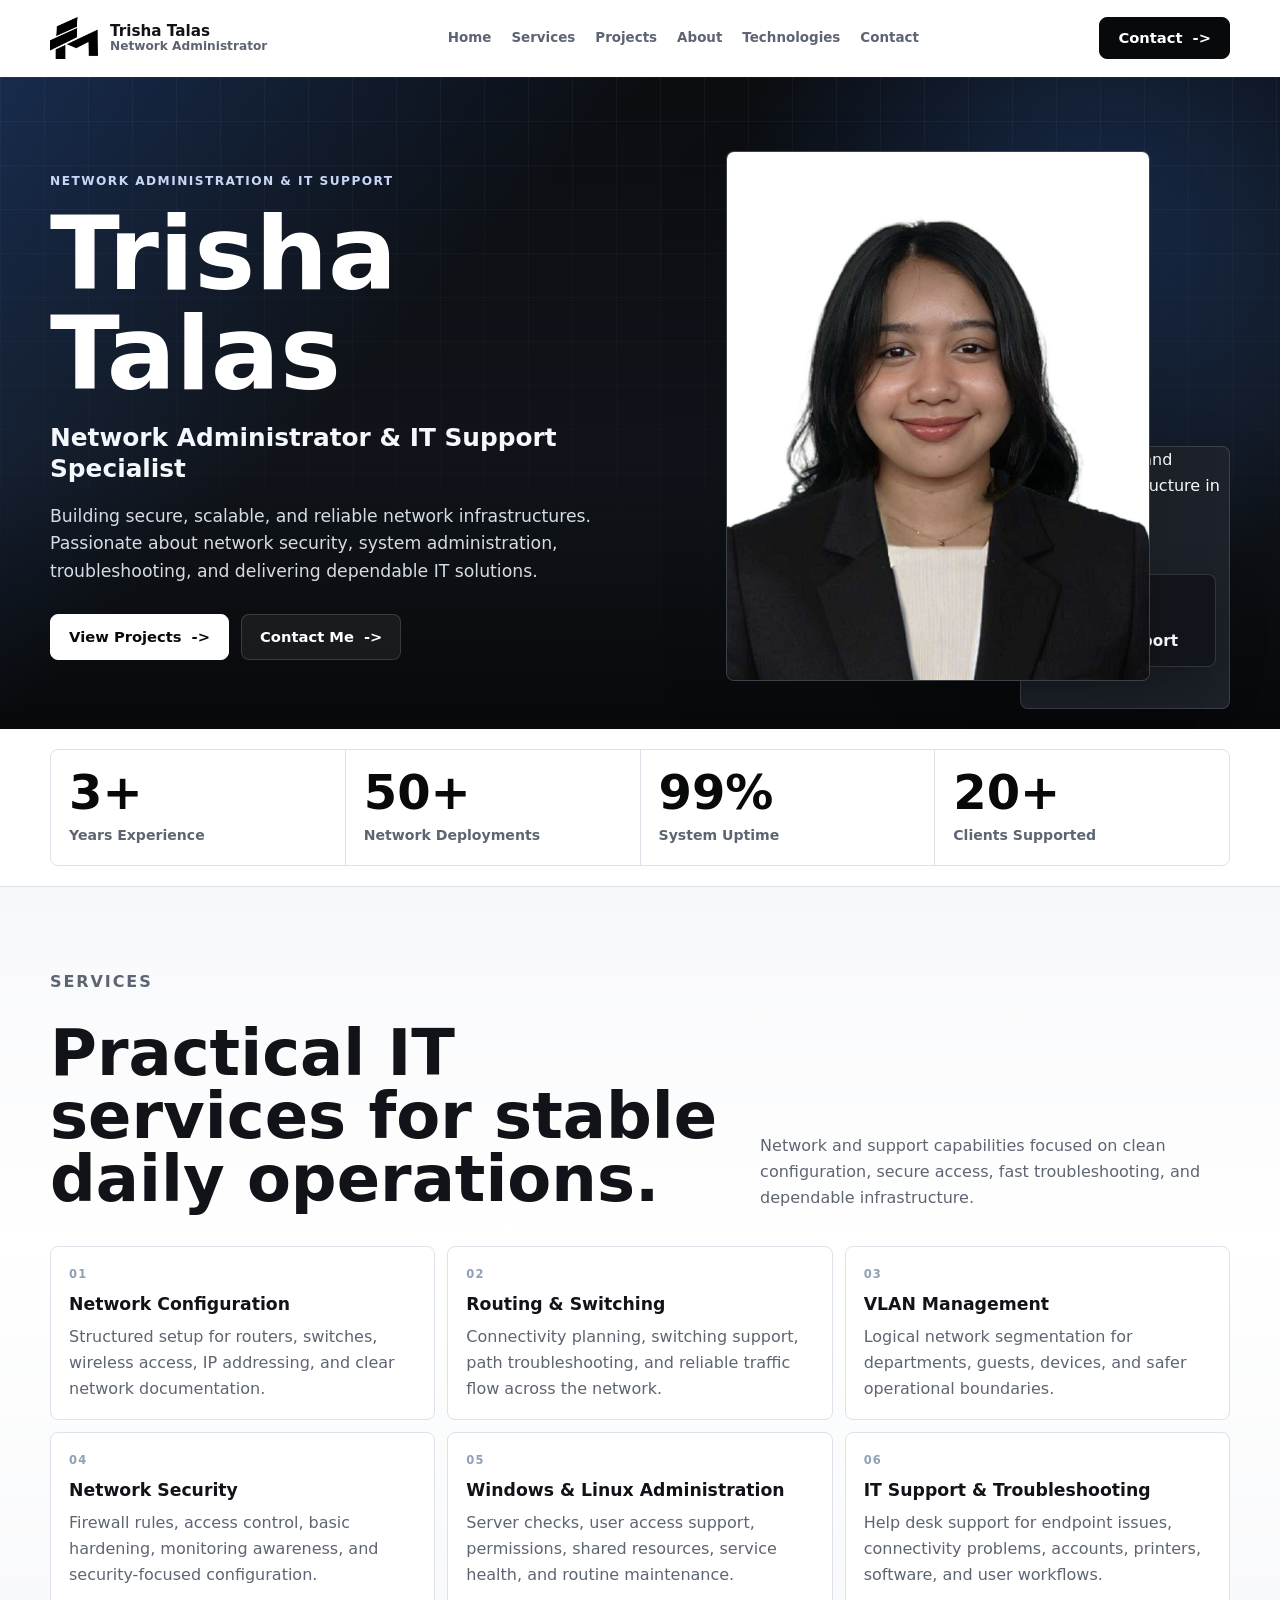
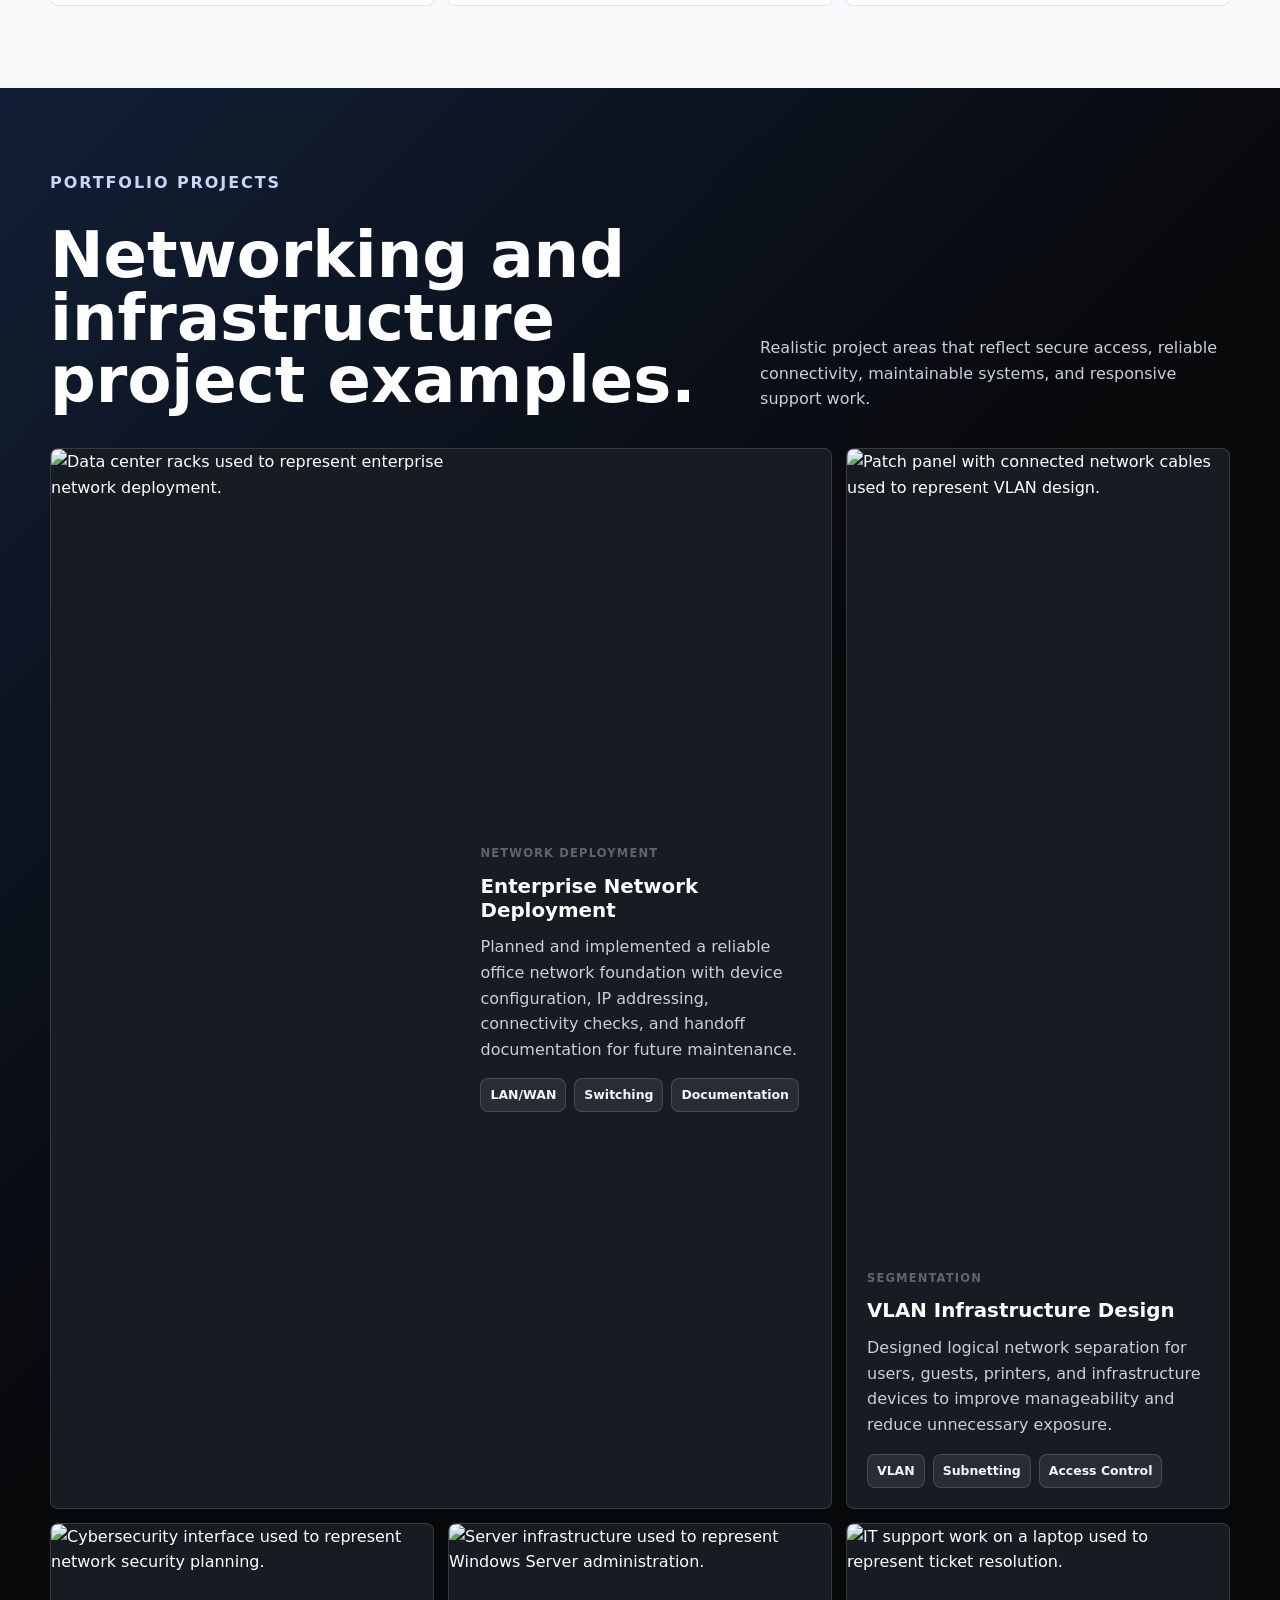
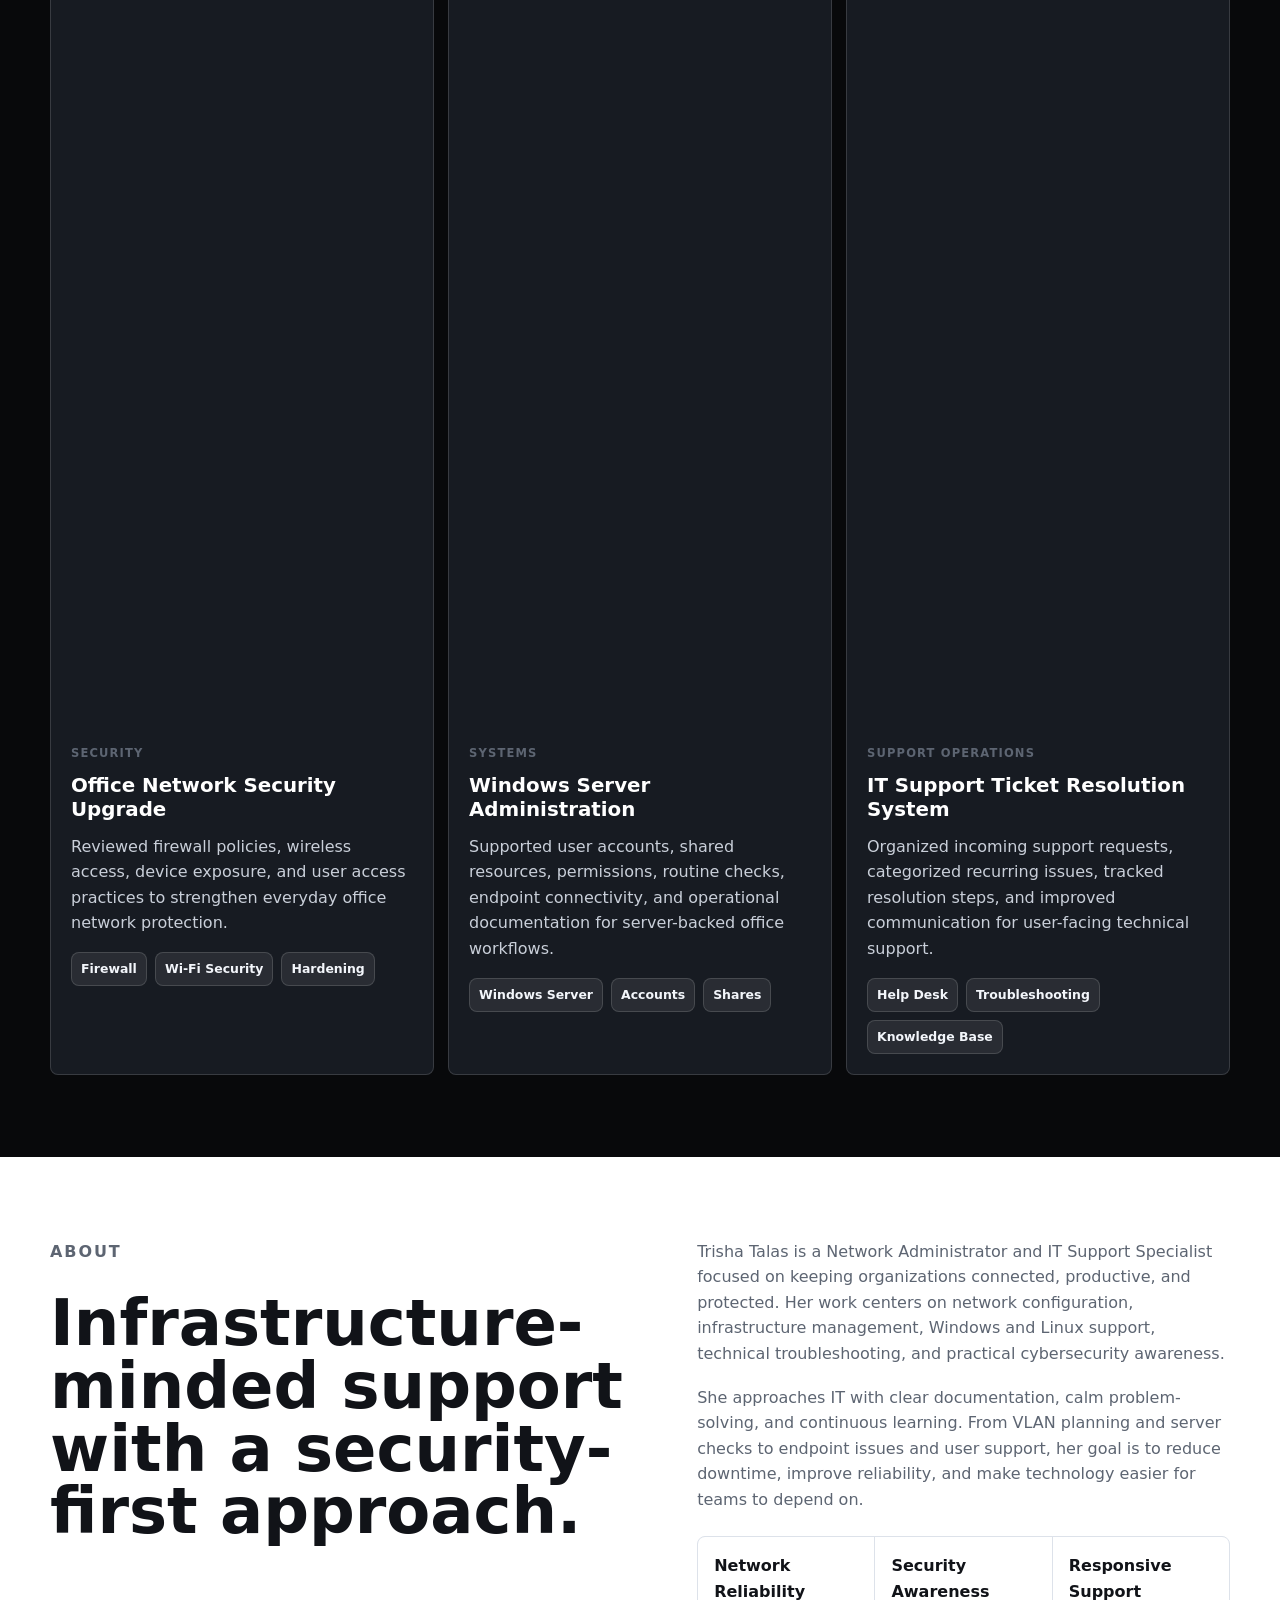
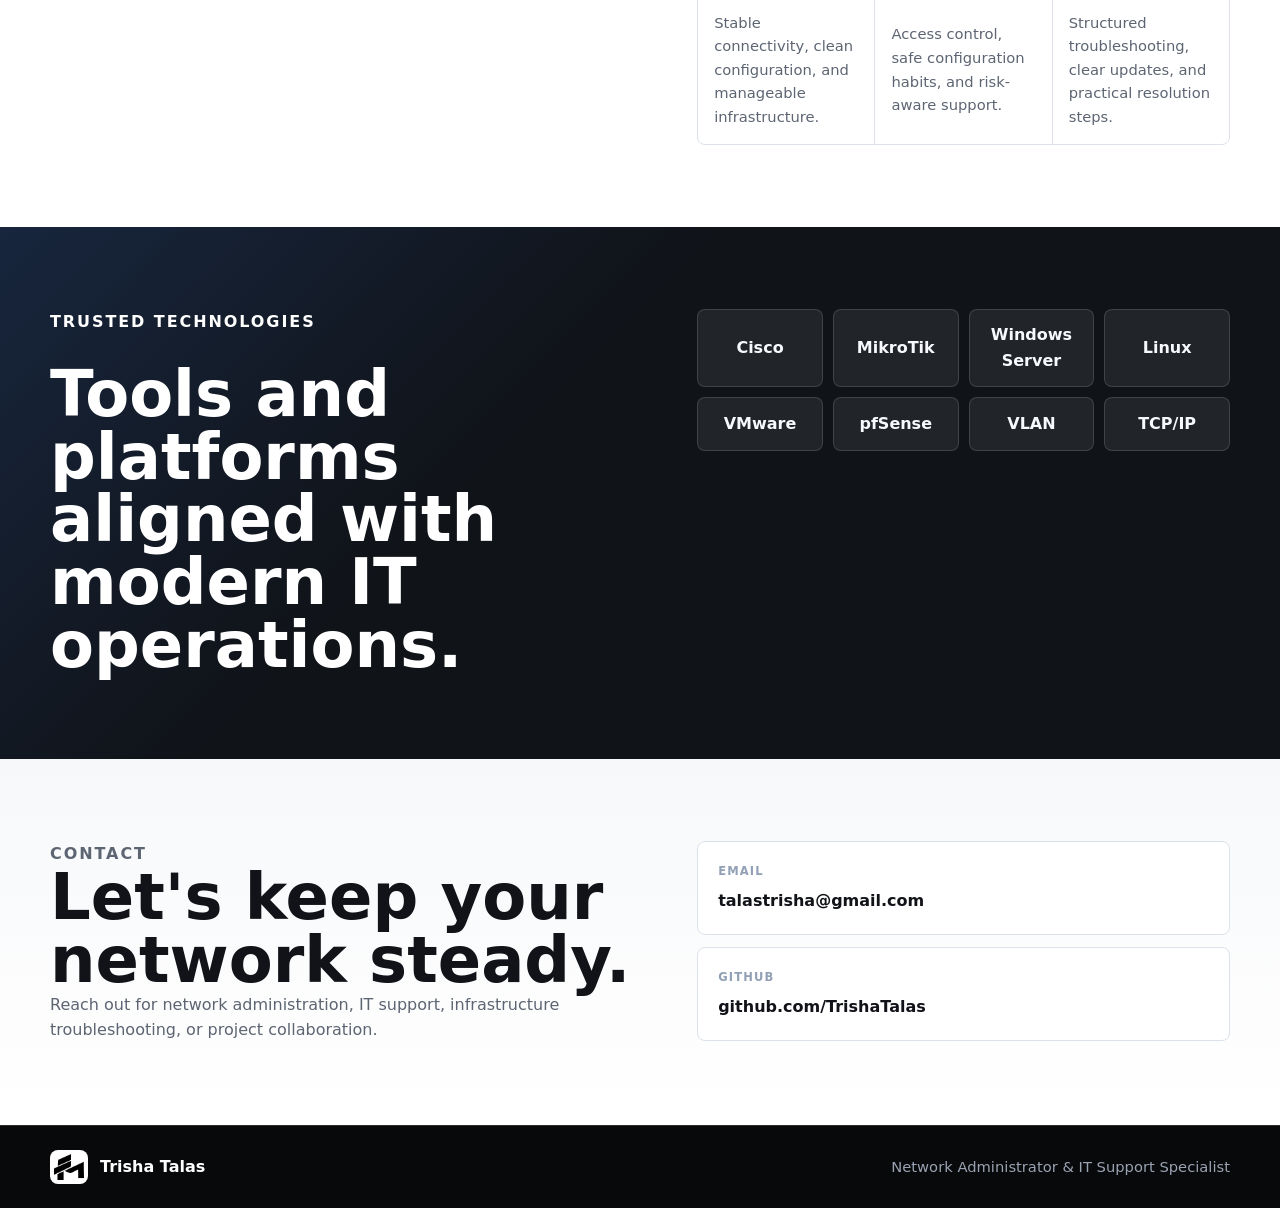
==== commit 6aef1bc0: "final portfolio redesign - network admin version" ====
--- a/index.html
+++ b/index.html
@@ -3,13 +3,14 @@
   <head>
     <meta charset="utf-8">
     <meta name="viewport" content="width=device-width, initial-scale=1">
-    <meta name="description" content="Trisha Talas is a Network Administrator and IT Support Specialist focused on secure networks, reliable systems, and responsive technical support.">
-    <meta name="theme-color" content="#0b0b0c">
+    <meta name="description" content="Trisha Talas is a Network Administrator and IT Support Specialist focused on secure, scalable, and reliable network infrastructure.">
+    <meta name="theme-color" content="#08090b">
     <meta property="og:title" content="Trisha Talas | Network Administrator & IT Support Specialist">
-    <meta property="og:description" content="Modern IT portfolio for network administration, infrastructure support, and system reliability.">
+    <meta property="og:description" content="Professional portfolio for network administration, IT support, infrastructure management, and cybersecurity-aware operations.">
     <meta property="og:type" content="website">
     <meta property="og:image" content="assets/profile-pic/profile.jpg">
     <title>Trisha Talas | Network Administrator & IT Support Specialist</title>
+    <link rel="preconnect" href="https://images.unsplash.com">
     <link rel="preload" as="image" href="assets/profile-pic/profile.jpg">
     <link rel="stylesheet" href="assets/css/styles.css">
   </head>
@@ -34,9 +35,10 @@
 
         <nav id="site-nav" class="site-nav" aria-label="Primary navigation" data-nav>
           <a href="#home">Home</a>
-          <a href="#skills">Skills</a>
+          <a href="#services">Services</a>
           <a href="#projects">Projects</a>
           <a href="#about">About</a>
+          <a href="#technologies">Technologies</a>
           <a href="#contact">Contact</a>
         </nav>
 
@@ -50,29 +52,24 @@
           <div class="hero-copy" data-animate>
             <p class="eyebrow">Network Administration & IT Support</p>
             <h1 id="hero-title">Trisha Talas</h1>
-            <div class="role-stack" aria-label="Professional roles">
-              <span>Network Administrator</span>
-              <span>IT Support Specialist</span>
-            </div>
-            <p class="hero-text">I build, secure, and support dependable network infrastructure for teams that need stable connectivity, responsive troubleshooting, and systems that stay ready for daily operations.</p>
+            <p class="hero-role">Network Administrator & IT Support Specialist</p>
+            <p class="hero-text">Building secure, scalable, and reliable network infrastructures. Passionate about network security, system administration, troubleshooting, and delivering dependable IT solutions.</p>
             <div class="button-row" aria-label="Primary actions">
               <a class="button button-primary" href="#projects">View Projects</a>
               <a class="button button-secondary" href="#contact">Contact Me</a>
             </div>
-            <ul class="hero-points" aria-label="Core support areas">
-              <li>Secure LAN/WAN setup</li>
-              <li>Server and endpoint support</li>
-              <li>Fast issue resolution</li>
-            </ul>
           </div>
 
           <div class="hero-media" data-animate>
             <figure class="profile-frame">
               <img src="assets/profile-pic/profile.jpg" width="1496" height="1708" alt="Professional profile portrait of Trisha Talas." fetchpriority="high" decoding="async">
             </figure>
-            <div class="availability-panel" aria-label="Availability">
-              <span>Status</span>
-              <strong>Open for IT support and infrastructure projects</strong>
+            <figure class="infrastructure-frame">
+              <img src="https://images.unsplash.com/photo-1558494949-ef010cbdcc31?auto=format&amp;fit=crop&amp;w=1200&amp;q=80" width="1200" height="800" alt="Server racks and network infrastructure in a data center." decoding="async">
+            </figure>
+            <div class="availability-panel" aria-label="Professional focus">
+              <span>Focus</span>
+              <strong>Secure networks, reliable systems, responsive support</strong>
             </div>
           </div>
         </div>
@@ -102,54 +99,44 @@
         </div>
       </section>
 
-      <section id="skills" class="section skills-section" aria-labelledby="skills-title">
+      <section id="services" class="section services-section" aria-labelledby="services-title">
         <div class="container">
           <div class="section-heading" data-animate>
-            <p class="eyebrow">Core Capabilities</p>
-            <h2 id="skills-title">Technical skills for secure, reliable operations.</h2>
-            <p>Hands-on knowledge across networking, systems administration, security, and frontline technical support.</p>
-          </div>
-
-          <div class="skills-grid" aria-label="Technical skills">
-            <article class="skill-card" data-animate>
+            <p class="eyebrow">Services</p>
+            <h2 id="services-title">Practical IT services for stable daily operations.</h2>
+            <p>Network and support capabilities focused on clean configuration, secure access, fast troubleshooting, and dependable infrastructure.</p>
+          </div>
+
+          <div class="services-grid" aria-label="IT services">
+            <article class="service-card" data-animate>
               <span>01</span>
-              <h3>Cisco Networking</h3>
-              <p>Device setup, switching basics, network documentation, and support.</p>
-            </article>
-            <article class="skill-card" data-animate>
+              <h3>Network Configuration</h3>
+              <p>Structured setup for routers, switches, wireless access, IP addressing, and clear network documentation.</p>
+            </article>
+            <article class="service-card" data-animate>
               <span>02</span>
-              <h3>VLAN Configuration</h3>
-              <p>Logical segmentation for safer, cleaner, and easier-to-manage networks.</p>
-            </article>
-            <article class="skill-card" data-animate>
+              <h3>Routing & Switching</h3>
+              <p>Connectivity planning, switching support, path troubleshooting, and reliable traffic flow across the network.</p>
+            </article>
+            <article class="service-card" data-animate>
               <span>03</span>
-              <h3>Routing & Switching</h3>
-              <p>Connectivity planning, device configuration, and path troubleshooting.</p>
-            </article>
-            <article class="skill-card" data-animate>
+              <h3>VLAN Management</h3>
+              <p>Logical network segmentation for departments, guests, devices, and safer operational boundaries.</p>
+            </article>
+            <article class="service-card" data-animate>
               <span>04</span>
               <h3>Network Security</h3>
-              <p>Firewall rules, access control, monitoring, and risk-aware configuration.</p>
-            </article>
-            <article class="skill-card" data-animate>
+              <p>Firewall rules, access control, basic hardening, monitoring awareness, and security-focused configuration.</p>
+            </article>
+            <article class="service-card" data-animate>
               <span>05</span>
-              <h3>Windows Server</h3>
-              <p>User access, shared resources, account support, and system maintenance.</p>
-            </article>
-            <article class="skill-card" data-animate>
+              <h3>Windows & Linux Administration</h3>
+              <p>Server checks, user access support, permissions, shared resources, service health, and routine maintenance.</p>
+            </article>
+            <article class="service-card" data-animate>
               <span>06</span>
-              <h3>Linux Administration</h3>
-              <p>Command-line support, service checks, permissions, and basic hardening.</p>
-            </article>
-            <article class="skill-card" data-animate>
-              <span>07</span>
-              <h3>Troubleshooting</h3>
-              <p>Structured diagnosis for outages, slow connections, and endpoint issues.</p>
-            </article>
-            <article class="skill-card" data-animate>
-              <span>08</span>
-              <h3>IT Support</h3>
-              <p>Responsive help desk support with clear communication and follow-through.</p>
+              <h3>IT Support & Troubleshooting</h3>
+              <p>Help desk support for endpoint issues, connectivity problems, accounts, printers, software, and user workflows.</p>
             </article>
           </div>
         </div>
@@ -158,59 +145,78 @@
       <section id="projects" class="section projects-section" aria-labelledby="projects-title">
         <div class="container">
           <div class="section-heading section-heading-light" data-animate>
-            <p class="eyebrow">Selected Work</p>
-            <h2 id="projects-title">Network and infrastructure projects.</h2>
-            <p>Project examples focused on uptime, secure access, manageable infrastructure, and practical support outcomes.</p>
+            <p class="eyebrow">Portfolio Projects</p>
+            <h2 id="projects-title">Networking and infrastructure project examples.</h2>
+            <p>Realistic project areas that reflect secure access, reliable connectivity, maintainable systems, and responsive support work.</p>
           </div>
 
           <div class="projects-grid">
+            <article class="project-card project-card-featured" data-animate>
+              <img src="https://images.unsplash.com/photo-1558494949-ef010cbdcc31?auto=format&amp;fit=crop&amp;w=1200&amp;q=80" width="1200" height="800" alt="Data center racks used to represent enterprise network deployment." loading="lazy" decoding="async">
+              <div class="project-content">
+                <p class="project-label">Network Deployment</p>
+                <h3>Enterprise Network Deployment</h3>
+                <p>Planned and implemented a reliable office network foundation with device configuration, IP addressing, connectivity checks, and handoff documentation for future maintenance.</p>
+                <ul class="tag-list" aria-label="Project focus">
+                  <li>LAN/WAN</li>
+                  <li>Switching</li>
+                  <li>Documentation</li>
+                </ul>
+              </div>
+            </article>
+
             <article class="project-card" data-animate>
-              <picture>
-                <source srcset="assets/img/network-project-800.jpg 800w, assets/img/network-project-1200.jpg 1200w" sizes="(min-width: 768px) 33vw, calc(100vw - 32px)" type="image/jpeg">
-                <img src="assets/img/network-project-1200.jpg" width="1200" height="800" alt="Managed network switch used for an enterprise network deployment." loading="lazy" decoding="async">
-              </picture>
-              <div class="project-content">
-                <p class="project-label">Office Infrastructure</p>
-                <h3>Enterprise Network Setup</h3>
-                <p>Designed and deployed a segmented office network with managed switching, VLAN separation, firewall rules, and documented handoff for ongoing support.</p>
-                <ul class="tag-list" aria-label="Technologies used">
-                  <li>Cisco</li>
-                  <li>VLANs</li>
+              <img src="https://images.unsplash.com/photo-1544197150-b99a580bb7a8?auto=format&amp;fit=crop&amp;w=1200&amp;q=80" width="1200" height="800" alt="Patch panel with connected network cables used to represent VLAN design." loading="lazy" decoding="async">
+              <div class="project-content">
+                <p class="project-label">Segmentation</p>
+                <h3>VLAN Infrastructure Design</h3>
+                <p>Designed logical network separation for users, guests, printers, and infrastructure devices to improve manageability and reduce unnecessary exposure.</p>
+                <ul class="tag-list" aria-label="Project focus">
+                  <li>VLAN</li>
+                  <li>Subnetting</li>
+                  <li>Access Control</li>
+                </ul>
+              </div>
+            </article>
+
+            <article class="project-card" data-animate>
+              <img src="https://images.unsplash.com/photo-1550751827-4bd374c3f58b?auto=format&amp;fit=crop&amp;w=1200&amp;q=80" width="1200" height="800" alt="Cybersecurity interface used to represent network security planning." loading="lazy" decoding="async">
+              <div class="project-content">
+                <p class="project-label">Security</p>
+                <h3>Office Network Security Upgrade</h3>
+                <p>Reviewed firewall policies, wireless access, device exposure, and user access practices to strengthen everyday office network protection.</p>
+                <ul class="tag-list" aria-label="Project focus">
                   <li>Firewall</li>
+                  <li>Wi-Fi Security</li>
+                  <li>Hardening</li>
                 </ul>
               </div>
             </article>
 
             <article class="project-card" data-animate>
-              <picture>
-                <source srcset="assets/img/network-project-800.jpg 800w, assets/img/network-project-1200.jpg 1200w" sizes="(min-width: 768px) 33vw, calc(100vw - 32px)" type="image/jpeg">
-                <img src="assets/img/network-project-1200.jpg" width="1200" height="800" alt="Network appliance representing branch office connectivity." loading="lazy" decoding="async">
-              </picture>
-              <div class="project-content">
-                <p class="project-label">Support Rollout</p>
-                <h3>Branch Office IT Support</h3>
-                <p>Supported workstation setup, account access, printer connectivity, shared folders, and remote troubleshooting for a growing satellite office.</p>
-                <ul class="tag-list" aria-label="Technologies used">
+              <img src="https://images.unsplash.com/photo-1558494949-ef010cbdcc31?auto=format&amp;fit=crop&amp;w=1200&amp;q=80" width="1200" height="800" alt="Server infrastructure used to represent Windows Server administration." loading="lazy" decoding="async">
+              <div class="project-content">
+                <p class="project-label">Systems</p>
+                <h3>Windows Server Administration</h3>
+                <p>Supported user accounts, shared resources, permissions, routine checks, endpoint connectivity, and operational documentation for server-backed office workflows.</p>
+                <ul class="tag-list" aria-label="Project focus">
                   <li>Windows Server</li>
-                  <li>VPN</li>
+                  <li>Accounts</li>
+                  <li>Shares</li>
+                </ul>
+              </div>
+            </article>
+
+            <article class="project-card" data-animate>
+              <img src="https://images.unsplash.com/photo-1516321318423-f06f85e504b3?auto=format&amp;fit=crop&amp;w=1200&amp;q=80" width="1200" height="800" alt="IT support work on a laptop used to represent ticket resolution." loading="lazy" decoding="async">
+              <div class="project-content">
+                <p class="project-label">Support Operations</p>
+                <h3>IT Support Ticket Resolution System</h3>
+                <p>Organized incoming support requests, categorized recurring issues, tracked resolution steps, and improved communication for user-facing technical support.</p>
+                <ul class="tag-list" aria-label="Project focus">
                   <li>Help Desk</li>
-                </ul>
-              </div>
-            </article>
-
-            <article class="project-card" data-animate>
-              <picture>
-                <source srcset="assets/img/network-project-800.jpg 800w, assets/img/network-project-1200.jpg 1200w" sizes="(min-width: 768px) 33vw, calc(100vw - 32px)" type="image/jpeg">
-                <img src="assets/img/network-project-1200.jpg" width="1200" height="800" alt="Network device representing security monitoring and infrastructure hardening." loading="lazy" decoding="async">
-              </picture>
-              <div class="project-content">
-                <p class="project-label">Reliability & Security</p>
-                <h3>Monitoring and Hardening</h3>
-                <p>Improved device visibility, reviewed access policies, hardened basic services, and created a support checklist for faster incident response.</p>
-                <ul class="tag-list" aria-label="Technologies used">
-                  <li>Linux</li>
-                  <li>Monitoring</li>
-                  <li>Security</li>
+                  <li>Troubleshooting</li>
+                  <li>Knowledge Base</li>
                 </ul>
               </div>
             </article>
@@ -220,28 +226,47 @@
 
       <section id="about" class="section about-section" aria-labelledby="about-title">
         <div class="container about-grid">
-          <div class="section-heading" data-animate>
+          <div class="section-heading section-heading-compact" data-animate>
             <p class="eyebrow">About</p>
-            <h2 id="about-title">Practical infrastructure support with a security-first mindset.</h2>
+            <h2 id="about-title">Infrastructure-minded support with a security-first approach.</h2>
           </div>
           <div class="about-copy" data-animate>
-            <p>I'm Trisha Talas, a Network Administrator and IT Support Specialist focused on keeping organizations connected, protected, and productive. My work spans network configuration, infrastructure maintenance, server support, endpoint troubleshooting, and user assistance.</p>
-            <p>I approach IT support with patience, clear documentation, and root-cause thinking. Whether I am configuring VLANs, checking server health, improving access controls, or helping users resolve technical issues, my goal is to reduce downtime and make technology easier to depend on.</p>
-            <div class="focus-list" aria-label="Professional focus areas">
+            <p>Trisha Talas is a Network Administrator and IT Support Specialist focused on keeping organizations connected, productive, and protected. Her work centers on network configuration, infrastructure management, Windows and Linux support, technical troubleshooting, and practical cybersecurity awareness.</p>
+            <p>She approaches IT with clear documentation, calm problem-solving, and continuous learning. From VLAN planning and server checks to endpoint issues and user support, her goal is to reduce downtime, improve reliability, and make technology easier for teams to depend on.</p>
+            <div class="focus-grid" aria-label="Professional focus areas">
               <div>
-                <strong>Networking</strong>
-                <span>LAN/WAN, routing, switching, VLANs</span>
+                <strong>Network Reliability</strong>
+                <span>Stable connectivity, clean configuration, and manageable infrastructure.</span>
               </div>
               <div>
-                <strong>Systems</strong>
-                <span>Windows Server, Linux, maintenance</span>
+                <strong>Security Awareness</strong>
+                <span>Access control, safe configuration habits, and risk-aware support.</span>
               </div>
               <div>
-                <strong>Support</strong>
-                <span>Troubleshooting, documentation, users</span>
-              </div>
-            </div>
-          </div>
+                <strong>Responsive Support</strong>
+                <span>Structured troubleshooting, clear updates, and practical resolution steps.</span>
+              </div>
+            </div>
+          </div>
+        </div>
+      </section>
+
+      <section id="technologies" class="section technologies-section" aria-labelledby="technologies-title">
+        <div class="container technologies-grid">
+          <div class="section-heading section-heading-compact" data-animate>
+            <p class="eyebrow">Trusted Technologies</p>
+            <h2 id="technologies-title">Tools and platforms aligned with modern IT operations.</h2>
+          </div>
+          <ul class="technology-list" aria-label="Networking technologies" data-animate>
+            <li>Cisco</li>
+            <li>MikroTik</li>
+            <li>Windows Server</li>
+            <li>Linux</li>
+            <li>VMware</li>
+            <li>pfSense</li>
+            <li>VLAN</li>
+            <li>TCP/IP</li>
+          </ul>
         </div>
       </section>
 
@@ -249,18 +274,14 @@
         <div class="container contact-grid">
           <div class="contact-copy" data-animate>
             <p class="eyebrow">Contact</p>
-            <h2 id="contact-title">Need reliable network or IT support?</h2>
-            <p>Reach out for network administration, infrastructure consulting, troubleshooting, or technical support work.</p>
+            <h2 id="contact-title">Let's keep your network steady.</h2>
+            <p>Reach out for network administration, IT support, infrastructure troubleshooting, or project collaboration.</p>
           </div>
 
           <div class="contact-list" aria-label="Contact links">
-            <a class="contact-card" href="mailto:trisha@example.com" data-animate>
+            <a class="contact-card" href="mailto:talastrisha@gmail.com" data-animate>
               <span>Email</span>
-              <strong>trisha@example.com</strong>
-            </a>
-            <a class="contact-card" href="https://www.linkedin.com/" target="_blank" rel="noopener" data-animate>
-              <span>LinkedIn</span>
-              <strong>Connect professionally</strong>
+              <strong>talastrisha@gmail.com</strong>
             </a>
             <a class="contact-card" href="https://github.com/TrishaTalas" target="_blank" rel="noopener" data-animate>
               <span>GitHub</span>
@@ -274,7 +295,9 @@
     <footer class="site-footer">
       <div class="container footer-shell">
         <a class="footer-brand" href="#home" aria-label="Back to top">
-          <img src="assets/profile-pic/Trisha_Talas_logo.png" width="346" height="304" alt="">
+          <span class="footer-logo">
+            <img src="assets/profile-pic/Trisha_Talas_logo.png" width="346" height="304" alt="">
+          </span>
           <span>Trisha Talas</span>
         </a>
         <p>Network Administrator & IT Support Specialist</p>
--- a/assets/css/styles.css
+++ b/assets/css/styles.css
@@ -1,18 +1,21 @@
 :root {
-  --black: #0a0a0b;
-  --charcoal: #17181b;
-  --graphite: #24262b;
-  --ink: #101114;
-  --muted: #61666f;
-  --soft: #f3f4f6;
+  --black: #08090b;
+  --charcoal: #12151a;
+  --graphite: #1d222a;
+  --ink: #111318;
+  --muted: #5d6572;
+  --subtle: #eef1f5;
+  --soft: #f7f8fa;
   --surface: #ffffff;
-  --surface-2: #e8eaee;
-  --line: #d8dbe1;
+  --surface-dark: #171b22;
+  --line: #dde2ea;
   --line-dark: rgba(255, 255, 255, 0.14);
   --white: #ffffff;
-  --shadow: 0 24px 70px rgba(0, 0, 0, 0.12);
+  --blue: #3b82f6;
+  --blue-soft: #e9f1ff;
+  --shadow: 0 24px 70px rgba(8, 9, 11, 0.13);
   --radius: 8px;
-  --container: 1120px;
+  --container: 1180px;
   --font: Inter, ui-sans-serif, system-ui, -apple-system, BlinkMacSystemFont, "Segoe UI", Arial, sans-serif;
 }
 
@@ -57,7 +60,7 @@
 
 ::selection {
   color: var(--white);
-  background: var(--black);
+  background: var(--blue);
 }
 
 .container {
@@ -97,22 +100,23 @@
   position: sticky;
   top: 0;
   z-index: 100;
-  background: rgba(255, 255, 255, 0.92);
+  background: rgba(255, 255, 255, 0.9);
   border-bottom: 1px solid transparent;
   backdrop-filter: blur(18px);
-  transition: border-color 180ms ease, box-shadow 180ms ease;
+  transition: border-color 180ms ease, box-shadow 180ms ease, background 180ms ease;
 }
 
 .site-header.is-scrolled,
 .site-header.is-open {
+  background: rgba(255, 255, 255, 0.96);
   border-color: var(--line);
-  box-shadow: 0 10px 30px rgba(0, 0, 0, 0.06);
+  box-shadow: 0 12px 34px rgba(8, 9, 11, 0.08);
 }
 
 .header-shell {
   position: relative;
   display: flex;
-  min-height: 68px;
+  min-height: 70px;
   align-items: center;
   justify-content: space-between;
   gap: 16px;
@@ -128,8 +132,8 @@
 }
 
 .brand img {
-  width: 42px;
-  height: 38px;
+  width: 44px;
+  height: 40px;
   object-fit: contain;
 }
 
@@ -147,6 +151,7 @@
   display: none;
   color: var(--muted);
   font-size: 0.76rem;
+  font-weight: 700;
 }
 
 .nav-toggle {
@@ -156,7 +161,7 @@
   place-items: center;
   padding: 10px;
   color: var(--ink);
-  background: transparent;
+  background: var(--surface);
   border: 1px solid var(--line);
   border-radius: var(--radius);
   cursor: pointer;
@@ -194,7 +199,7 @@
   background: var(--surface);
   border: 1px solid var(--line);
   border-radius: 0 0 var(--radius) var(--radius);
-  box-shadow: 0 22px 50px rgba(0, 0, 0, 0.12);
+  box-shadow: 0 22px 50px rgba(8, 9, 11, 0.14);
   opacity: 0;
   pointer-events: none;
   transform: translateY(-10px);
@@ -210,8 +215,8 @@
 .site-nav a {
   padding: 12px;
   color: var(--muted);
-  font-size: 0.93rem;
-  font-weight: 700;
+  font-size: 0.92rem;
+  font-weight: 800;
   text-decoration: none;
   border-radius: var(--radius);
   transition: color 180ms ease, background 180ms ease;
@@ -220,7 +225,7 @@
 .site-nav a:hover,
 .site-nav a:focus-visible {
   color: var(--ink);
-  background: var(--soft);
+  background: var(--subtle);
 }
 
 .header-cta {
@@ -234,8 +239,8 @@
 .eyebrow {
   margin: 0 0 12px;
   color: inherit;
-  font-size: 0.78rem;
-  font-weight: 800;
+  font-size: 0.76rem;
+  font-weight: 900;
   letter-spacing: 0.12em;
   text-transform: uppercase;
 }
@@ -243,63 +248,64 @@
 .hero-section {
   position: relative;
   overflow: hidden;
-  padding: 58px 0 38px;
+  padding: 58px 0 42px;
   color: var(--white);
-  background-color: var(--black);
+  background:
+    linear-gradient(135deg, rgba(59, 130, 246, 0.26), transparent 34%),
+    radial-gradient(circle at 86% 22%, rgba(59, 130, 246, 0.24), transparent 30%),
+    linear-gradient(180deg, #0b0d11 0%, #10141a 58%, #08090b 100%);
+}
+
+.hero-section::before {
+  position: absolute;
+  inset: 0;
+  content: "";
   background-image:
-    linear-gradient(rgba(255, 255, 255, 0.055) 1px, transparent 1px),
-    linear-gradient(90deg, rgba(255, 255, 255, 0.055) 1px, transparent 1px);
+    linear-gradient(rgba(255, 255, 255, 0.045) 1px, transparent 1px),
+    linear-gradient(90deg, rgba(255, 255, 255, 0.045) 1px, transparent 1px);
   background-size: 44px 44px;
+  mask-image: linear-gradient(to bottom, rgba(0, 0, 0, 0.86), transparent);
+  pointer-events: none;
 }
 
 .hero-grid {
+  position: relative;
   display: grid;
   gap: 34px;
   align-items: center;
 }
 
 .hero-copy {
-  max-width: 660px;
+  max-width: 700px;
 }
 
 .hero-copy .eyebrow,
 .section-heading-light .eyebrow {
-  color: #c9cbd1;
+  color: #c9d7f7;
 }
 
 .hero-copy h1,
 .section-heading h2,
 .contact-copy h2 {
   margin: 0;
-  font-size: clamp(2.8rem, 13vw, 5.7rem);
+  font-size: clamp(2.85rem, 14vw, 5.8rem);
   line-height: 0.98;
   letter-spacing: 0;
 }
 
-.role-stack {
-  display: grid;
-  gap: 8px;
+.hero-role {
   margin: 18px 0 18px;
-}
-
-.role-stack span {
-  width: fit-content;
-  max-width: 100%;
-  padding: 8px 12px;
-  color: #f2f3f5;
-  font-size: clamp(1rem, 4vw, 1.22rem);
-  font-weight: 800;
-  line-height: 1.2;
-  background: rgba(255, 255, 255, 0.08);
-  border: 1px solid var(--line-dark);
-  border-radius: var(--radius);
+  color: #f4f7fb;
+  font-size: clamp(1.12rem, 5vw, 1.55rem);
+  font-weight: 850;
+  line-height: 1.25;
 }
 
 .hero-text {
-  max-width: 58ch;
+  max-width: 64ch;
   margin: 0;
-  color: #d2d5db;
-  font-size: 1.02rem;
+  color: #d6dbe4;
+  font-size: 1.03rem;
 }
 
 .button-row {
@@ -318,10 +324,10 @@
   gap: 10px;
   padding: 0 18px;
   font-size: 0.92rem;
-  font-weight: 800;
+  font-weight: 850;
   text-decoration: none;
   border-radius: var(--radius);
-  transition: transform 180ms ease, border-color 180ms ease, background 180ms ease, color 180ms ease;
+  transition: transform 180ms ease, border-color 180ms ease, background 180ms ease, color 180ms ease, box-shadow 180ms ease;
 }
 
 .button::after,
@@ -338,7 +344,7 @@
 
 .button-secondary {
   color: var(--white);
-  background: transparent;
+  background: rgba(255, 255, 255, 0.06);
   border: 1px solid var(--line-dark);
 }
 
@@ -348,39 +354,27 @@
 }
 
 .button-primary:hover {
-  background: #dfe2e7;
-  border-color: #dfe2e7;
+  background: #e4ebf7;
+  border-color: #e4ebf7;
+  box-shadow: 0 16px 36px rgba(59, 130, 246, 0.18);
 }
 
 .button-secondary:hover {
-  background: rgba(255, 255, 255, 0.1);
+  background: rgba(255, 255, 255, 0.11);
   border-color: rgba(255, 255, 255, 0.36);
-}
-
-.hero-points {
-  display: flex;
-  flex-wrap: wrap;
-  gap: 10px;
-  padding: 0;
-  margin: 24px 0 0;
-  list-style: none;
-}
-
-.hero-points li {
-  padding: 7px 10px;
-  color: #d7d9df;
-  font-size: 0.84rem;
-  border: 1px solid var(--line-dark);
-  border-radius: var(--radius);
 }
 
 .hero-media {
   position: relative;
-  max-width: 480px;
-}
-
-.profile-frame {
-  aspect-ratio: 4 / 5;
+  display: grid;
+  grid-template-columns: 0.86fr 0.64fr;
+  align-items: end;
+  gap: 12px;
+  max-width: 560px;
+}
+
+.profile-frame,
+.infrastructure-frame {
   margin: 0;
   overflow: hidden;
   background: var(--graphite);
@@ -389,29 +383,50 @@
   box-shadow: var(--shadow);
 }
 
-.profile-frame img {
+.profile-frame {
+  position: relative;
+  z-index: 2;
+  aspect-ratio: 4 / 5;
+}
+
+.infrastructure-frame {
+  aspect-ratio: 4 / 5;
+  transform: translateY(28px);
+}
+
+.profile-frame img,
+.infrastructure-frame img {
   width: 100%;
   height: 100%;
   object-fit: cover;
+}
+
+.profile-frame img {
   object-position: center top;
 }
 
+.infrastructure-frame img {
+  filter: grayscale(0.18) contrast(1.08);
+}
+
 .availability-panel {
+  grid-column: 1 / -1;
   display: grid;
   gap: 4px;
-  margin-top: 12px;
   padding: 14px;
   color: var(--white);
-  background: rgba(23, 24, 27, 0.96);
+  background: rgba(18, 21, 26, 0.9);
   border: 1px solid var(--line-dark);
   border-radius: var(--radius);
+  box-shadow: 0 18px 50px rgba(0, 0, 0, 0.28);
+  backdrop-filter: blur(14px);
 }
 
 .availability-panel span,
 .project-label,
 .contact-card span,
-.skill-card span {
-  color: #9da3ad;
+.service-card span {
+  color: #91a0b4;
   font-size: 0.72rem;
   font-weight: 900;
   letter-spacing: 0.1em;
@@ -424,7 +439,7 @@
 }
 
 .stats-section {
-  padding: 22px 0;
+  padding: 20px 0;
   background: var(--surface);
   border-bottom: 1px solid var(--line);
 }
@@ -458,7 +473,7 @@
   margin: 8px 0 0;
   color: var(--muted);
   font-size: 0.88rem;
-  font-weight: 700;
+  font-weight: 800;
 }
 
 .section-heading {
@@ -469,7 +484,7 @@
 
 .section-heading h2,
 .contact-copy h2 {
-  max-width: 760px;
+  max-width: 800px;
   font-size: clamp(2rem, 9vw, 4rem);
 }
 
@@ -481,14 +496,19 @@
   font-size: 1rem;
 }
 
-.skills-grid {
+.services-section {
+  background:
+    linear-gradient(180deg, var(--soft), #ffffff 44%, var(--soft));
+}
+
+.services-grid {
   display: grid;
   gap: 12px;
 }
 
-.skill-card {
-  display: grid;
-  min-height: 150px;
+.service-card {
+  display: grid;
+  min-height: 174px;
   align-content: start;
   gap: 10px;
   padding: 18px;
@@ -498,13 +518,13 @@
   transition: transform 180ms ease, box-shadow 180ms ease, border-color 180ms ease;
 }
 
-.skill-card:hover {
-  border-color: #b9bdc6;
-  box-shadow: 0 18px 40px rgba(0, 0, 0, 0.08);
+.service-card:hover {
+  border-color: rgba(59, 130, 246, 0.38);
+  box-shadow: 0 18px 40px rgba(8, 9, 11, 0.08);
   transform: translateY(-4px);
 }
 
-.skill-card h3,
+.service-card h3,
 .project-card h3 {
   margin: 0;
   color: var(--ink);
@@ -512,7 +532,7 @@
   line-height: 1.2;
 }
 
-.skill-card p,
+.service-card p,
 .project-card p,
 .about-copy p {
   margin: 0;
@@ -521,7 +541,9 @@
 
 .projects-section {
   color: var(--white);
-  background: var(--black);
+  background:
+    linear-gradient(135deg, rgba(59, 130, 246, 0.18), transparent 36%),
+    var(--black);
 }
 
 .section-heading-light h2,
@@ -530,47 +552,34 @@
 }
 
 .section-heading-light p:last-child {
-  color: #c9cbd1;
+  color: #c9cfd9;
 }
 
 .projects-grid {
   display: grid;
-  gap: 16px;
+  gap: 14px;
 }
 
 .project-card {
   overflow: hidden;
-  background: var(--charcoal);
+  background: var(--surface-dark);
   border: 1px solid var(--line-dark);
   border-radius: var(--radius);
   transition: transform 180ms ease, border-color 180ms ease, box-shadow 180ms ease;
 }
 
 .project-card:hover {
-  border-color: rgba(255, 255, 255, 0.3);
+  border-color: rgba(59, 130, 246, 0.46);
   box-shadow: 0 24px 60px rgba(0, 0, 0, 0.28);
   transform: translateY(-4px);
-}
-
-.project-card picture {
-  display: block;
-  overflow: hidden;
 }
 
 .project-card img {
   width: 100%;
   aspect-ratio: 16 / 10;
   object-fit: cover;
-  filter: grayscale(0.3) contrast(1.05);
+  filter: grayscale(0.14) contrast(1.06);
   transition: transform 300ms ease, filter 300ms ease;
-}
-
-.project-card:nth-child(2) img {
-  object-position: 35% center;
-}
-
-.project-card:nth-child(3) img {
-  object-position: 66% center;
 }
 
 .project-card:hover img {
@@ -590,7 +599,7 @@
 }
 
 .project-content p:not(.project-label) {
-  color: #c9cbd1;
+  color: #c9cfd9;
 }
 
 .tag-list {
@@ -604,9 +613,9 @@
 
 .tag-list li {
   padding: 6px 9px;
-  color: #f3f4f6;
+  color: #f3f6fb;
   font-size: 0.78rem;
-  font-weight: 800;
+  font-weight: 850;
   background: rgba(255, 255, 255, 0.08);
   border: 1px solid var(--line-dark);
   border-radius: var(--radius);
@@ -616,9 +625,11 @@
   background: var(--surface);
 }
 
-.about-grid {
-  display: grid;
-  gap: 26px;
+.about-grid,
+.technologies-grid,
+.contact-grid {
+  display: grid;
+  gap: 28px;
 }
 
 .about-copy {
@@ -626,7 +637,7 @@
   gap: 18px;
 }
 
-.focus-list {
+.focus-grid {
   display: grid;
   gap: 1px;
   margin-top: 6px;
@@ -636,29 +647,67 @@
   border-radius: var(--radius);
 }
 
-.focus-list div {
-  display: grid;
-  gap: 4px;
+.focus-grid div {
+  display: grid;
+  gap: 6px;
   padding: 16px;
   background: var(--surface);
 }
 
-.focus-list strong {
+.focus-grid strong {
   color: var(--ink);
 }
 
-.focus-list span {
+.focus-grid span {
   color: var(--muted);
   font-size: 0.92rem;
 }
 
+.technologies-section {
+  color: var(--white);
+  background:
+    linear-gradient(135deg, rgba(59, 130, 246, 0.17), transparent 40%),
+    #101318;
+}
+
+.technologies-section .section-heading h2,
+.technologies-section .section-heading p {
+  color: var(--white);
+}
+
+.technology-list {
+  display: grid;
+  grid-template-columns: repeat(2, minmax(0, 1fr));
+  gap: 10px;
+  padding: 0;
+  margin: 0;
+  list-style: none;
+}
+
+.technology-list li {
+  display: flex;
+  min-height: 54px;
+  align-items: center;
+  justify-content: center;
+  padding: 12px;
+  color: #f7f9fc;
+  font-weight: 850;
+  text-align: center;
+  background: rgba(255, 255, 255, 0.075);
+  border: 1px solid var(--line-dark);
+  border-radius: var(--radius);
+  transition: transform 180ms ease, border-color 180ms ease, background 180ms ease;
+}
+
+.technology-list li:hover {
+  background: rgba(59, 130, 246, 0.16);
+  border-color: rgba(59, 130, 246, 0.48);
+  transform: translateY(-3px);
+}
+
 .contact-section {
-  background: var(--soft);
-}
-
-.contact-grid {
-  display: grid;
-  gap: 28px;
+  background:
+    linear-gradient(180deg, var(--soft), #ffffff);
 }
 
 .contact-list {
@@ -684,14 +733,14 @@
 
 .contact-card:hover,
 .contact-card:focus-visible {
-  border-color: #b9bdc6;
-  box-shadow: 0 18px 40px rgba(0, 0, 0, 0.08);
+  border-color: rgba(59, 130, 246, 0.42);
+  box-shadow: 0 18px 40px rgba(8, 9, 11, 0.08);
   transform: translateY(-3px);
 }
 
 .site-footer {
   padding: 24px 0;
-  color: #d4d7dd;
+  color: #d4d9e2;
   background: var(--black);
   border-top: 1px solid var(--line-dark);
 }
@@ -707,28 +756,36 @@
   font-weight: 900;
 }
 
-.footer-brand img {
-  width: 34px;
-  height: 31px;
+.footer-logo {
+  display: grid;
+  width: 38px;
+  height: 34px;
+  place-items: center;
+  background: var(--white);
+  border-radius: var(--radius);
+}
+
+.footer-logo img {
+  width: 30px;
+  height: 27px;
   object-fit: contain;
-  filter: invert(1);
 }
 
 .site-footer p {
   margin: 0;
-  color: #9da3ad;
+  color: #9aa3b2;
   font-size: 0.92rem;
 }
 
 :focus-visible {
-  outline: 3px solid #8d939f;
+  outline: 3px solid rgba(59, 130, 246, 0.68);
   outline-offset: 3px;
 }
 
 .js [data-animate] {
   opacity: 0;
   transform: translateY(18px);
-  transition: opacity 500ms ease, transform 500ms ease;
+  transition: opacity 520ms ease, transform 520ms ease;
 }
 
 .js [data-animate].is-visible {
@@ -741,12 +798,16 @@
     display: block;
   }
 
-  .skills-grid {
+  .services-grid {
     grid-template-columns: repeat(2, minmax(0, 1fr));
   }
 
-  .focus-list {
+  .focus-grid {
     grid-template-columns: repeat(3, minmax(0, 1fr));
+  }
+
+  .technology-list {
+    grid-template-columns: repeat(4, minmax(0, 1fr));
   }
 }
 
@@ -767,7 +828,7 @@
     position: static;
     display: flex;
     align-items: center;
-    gap: 6px;
+    gap: 4px;
     padding: 0;
     background: transparent;
     border: 0;
@@ -779,8 +840,102 @@
   }
 
   .site-nav a {
-    padding: 9px 10px;
-    font-size: 0.88rem;
+    padding: 9px 8px;
+    font-size: 0.84rem;
+  }
+
+  .hero-section {
+    padding: 74px 0 48px;
+  }
+
+  .hero-grid {
+    grid-template-columns: minmax(0, 1.02fr) minmax(330px, 0.82fr);
+    gap: 48px;
+  }
+
+  .hero-media {
+    justify-self: end;
+    width: 100%;
+  }
+
+  .availability-panel {
+    position: absolute;
+    right: 14px;
+    bottom: 14px;
+    width: min(300px, calc(100% - 28px));
+  }
+
+  .stats-grid {
+    grid-template-columns: repeat(4, minmax(0, 1fr));
+  }
+
+  .section {
+    padding: 72px 0;
+  }
+
+  .section-heading {
+    grid-template-columns: minmax(0, 0.9fr) minmax(260px, 0.62fr);
+    align-items: end;
+    gap: 28px;
+    margin-bottom: 36px;
+  }
+
+  .section-heading .eyebrow,
+  .section-heading h2 {
+    grid-column: 1;
+  }
+
+  .section-heading p:not(.eyebrow) {
+    grid-column: 2;
+    grid-row: 1 / span 2;
+  }
+
+  .section-heading-compact {
+    display: grid;
+    grid-template-columns: 1fr;
+    margin-bottom: 0;
+  }
+
+  .section-heading-compact p,
+  .section-heading-compact h2 {
+    grid-column: auto;
+    grid-row: auto;
+  }
+
+  .projects-grid {
+    grid-template-columns: repeat(2, minmax(0, 1fr));
+  }
+
+  .project-card-featured {
+    grid-column: span 2;
+    display: grid;
+    grid-template-columns: minmax(0, 1.05fr) minmax(300px, 0.95fr);
+  }
+
+  .project-card-featured img {
+    height: 100%;
+    aspect-ratio: auto;
+  }
+
+  .about-grid,
+  .technologies-grid,
+  .contact-grid {
+    grid-template-columns: minmax(0, 0.88fr) minmax(320px, 0.78fr);
+    align-items: start;
+    gap: 46px;
+  }
+
+  .footer-shell {
+    flex-direction: row;
+    align-items: center;
+    justify-content: space-between;
+  }
+}
+
+@media (min-width: 1024px) {
+  .brand img {
+    width: 48px;
+    height: 42px;
   }
 
   .header-cta {
@@ -793,133 +948,60 @@
 
   .header-cta:hover {
     color: var(--black);
-    background: transparent;
-  }
-
-  .hero-section {
-    padding: 76px 0 52px;
-  }
-
-  .hero-grid {
-    grid-template-columns: minmax(0, 1.05fr) minmax(300px, 0.74fr);
-    gap: 48px;
-  }
-
-  .hero-media {
-    justify-self: end;
-    width: 100%;
-  }
-
-  .availability-panel {
-    position: absolute;
-    right: 16px;
-    bottom: 16px;
-    width: min(280px, calc(100% - 32px));
-    margin-top: 0;
-    box-shadow: 0 18px 50px rgba(0, 0, 0, 0.28);
-  }
-
-  .stats-grid {
-    grid-template-columns: repeat(4, minmax(0, 1fr));
+    background: var(--surface);
+  }
+
+  .hero-copy h1 {
+    font-size: clamp(5rem, 8vw, 7rem);
+  }
+
+  .hero-text {
+    font-size: 1.08rem;
+  }
+
+  .profile-frame {
+    min-height: 530px;
   }
 
   .section {
-    padding: 72px 0;
-  }
-
-  .section-heading {
-    grid-template-columns: minmax(0, 0.9fr) minmax(260px, 0.62fr);
-    align-items: end;
-    gap: 28px;
-    margin-bottom: 36px;
-  }
-
-  .section-heading .eyebrow,
-  .section-heading h2 {
-    grid-column: 1;
-  }
-
-  .section-heading p:not(.eyebrow) {
-    grid-column: 2;
-    grid-row: 1 / span 2;
+    padding: 82px 0;
+  }
+
+  .services-grid {
+    grid-template-columns: repeat(3, minmax(0, 1fr));
   }
 
   .projects-grid {
     grid-template-columns: repeat(3, minmax(0, 1fr));
   }
 
-  .about-grid {
-    grid-template-columns: minmax(0, 0.9fr) minmax(320px, 0.82fr);
-    align-items: start;
-    gap: 46px;
-  }
-
-  .about-grid .section-heading {
-    display: grid;
-    grid-template-columns: 1fr;
-    margin-bottom: 0;
-  }
-
-  .about-grid .section-heading p,
-  .about-grid .section-heading h2 {
-    grid-column: auto;
-    grid-row: auto;
-  }
-
-  .contact-grid {
-    grid-template-columns: minmax(0, 0.82fr) minmax(320px, 0.72fr);
-    align-items: start;
-    gap: 44px;
-  }
-
-  .footer-shell {
-    flex-direction: row;
-    align-items: center;
-    justify-content: space-between;
-  }
-}
-
-@media (min-width: 1024px) {
-  .brand img {
-    width: 48px;
-    height: 42px;
-  }
-
-  .hero-section {
-    min-height: calc(100vh - 76px);
-    display: grid;
-    align-items: center;
-    padding: 74px 0 58px;
-  }
-
-  .hero-copy h1 {
-    font-size: clamp(4.8rem, 8vw, 6.8rem);
-  }
-
-  .hero-text {
-    font-size: 1.08rem;
-  }
-
-  .profile-frame {
-    min-height: 520px;
-  }
-
-  .section {
-    padding: 86px 0;
-  }
-
-  .skills-grid {
-    grid-template-columns: repeat(4, minmax(0, 1fr));
+  .project-card-featured {
+    grid-column: span 2;
   }
 
   .project-content {
-    min-height: 286px;
+    min-height: 254px;
     align-content: start;
     padding: 20px;
   }
 
+  .project-card-featured .project-content {
+    align-content: center;
+  }
+
   .contact-card {
     padding: 20px;
+  }
+}
+
+@media (max-width: 420px) {
+  .hero-media {
+    grid-template-columns: 1fr;
+  }
+
+  .infrastructure-frame {
+    aspect-ratio: 16 / 10;
+    transform: none;
   }
 }
 
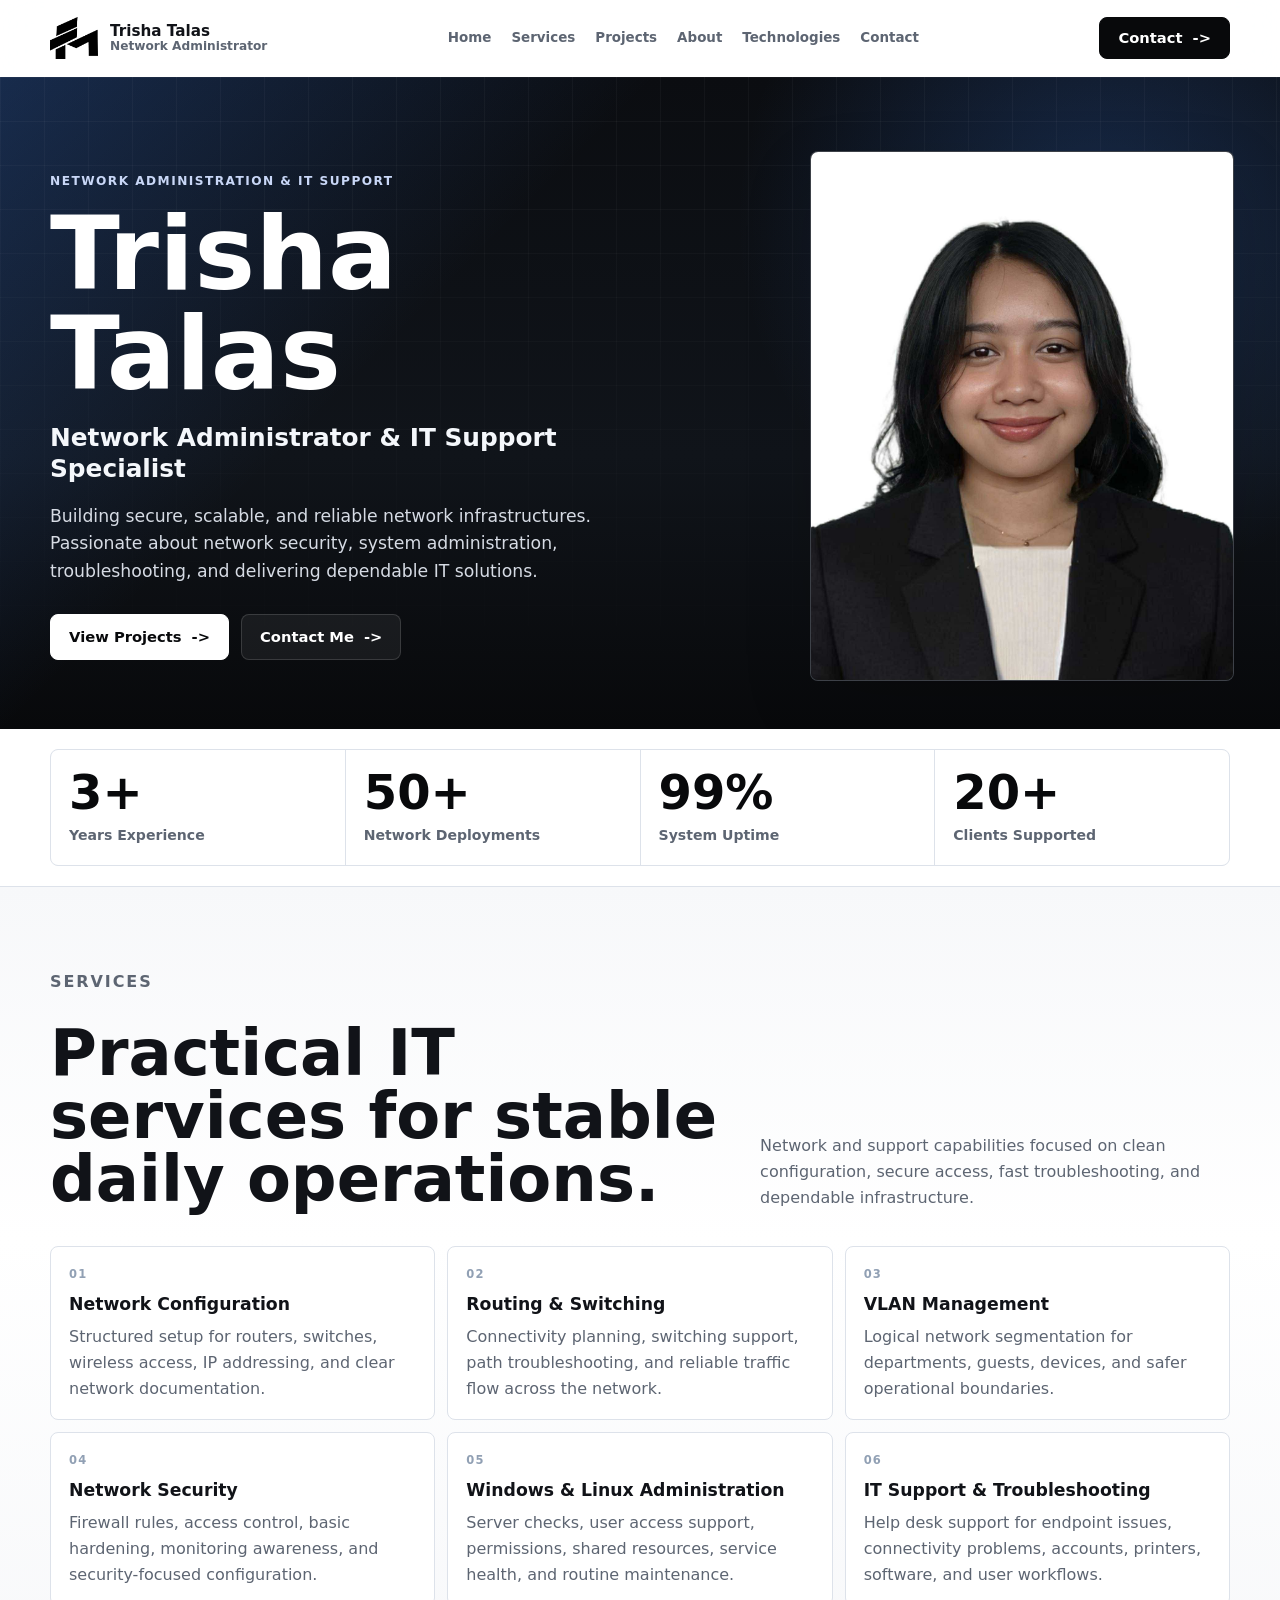
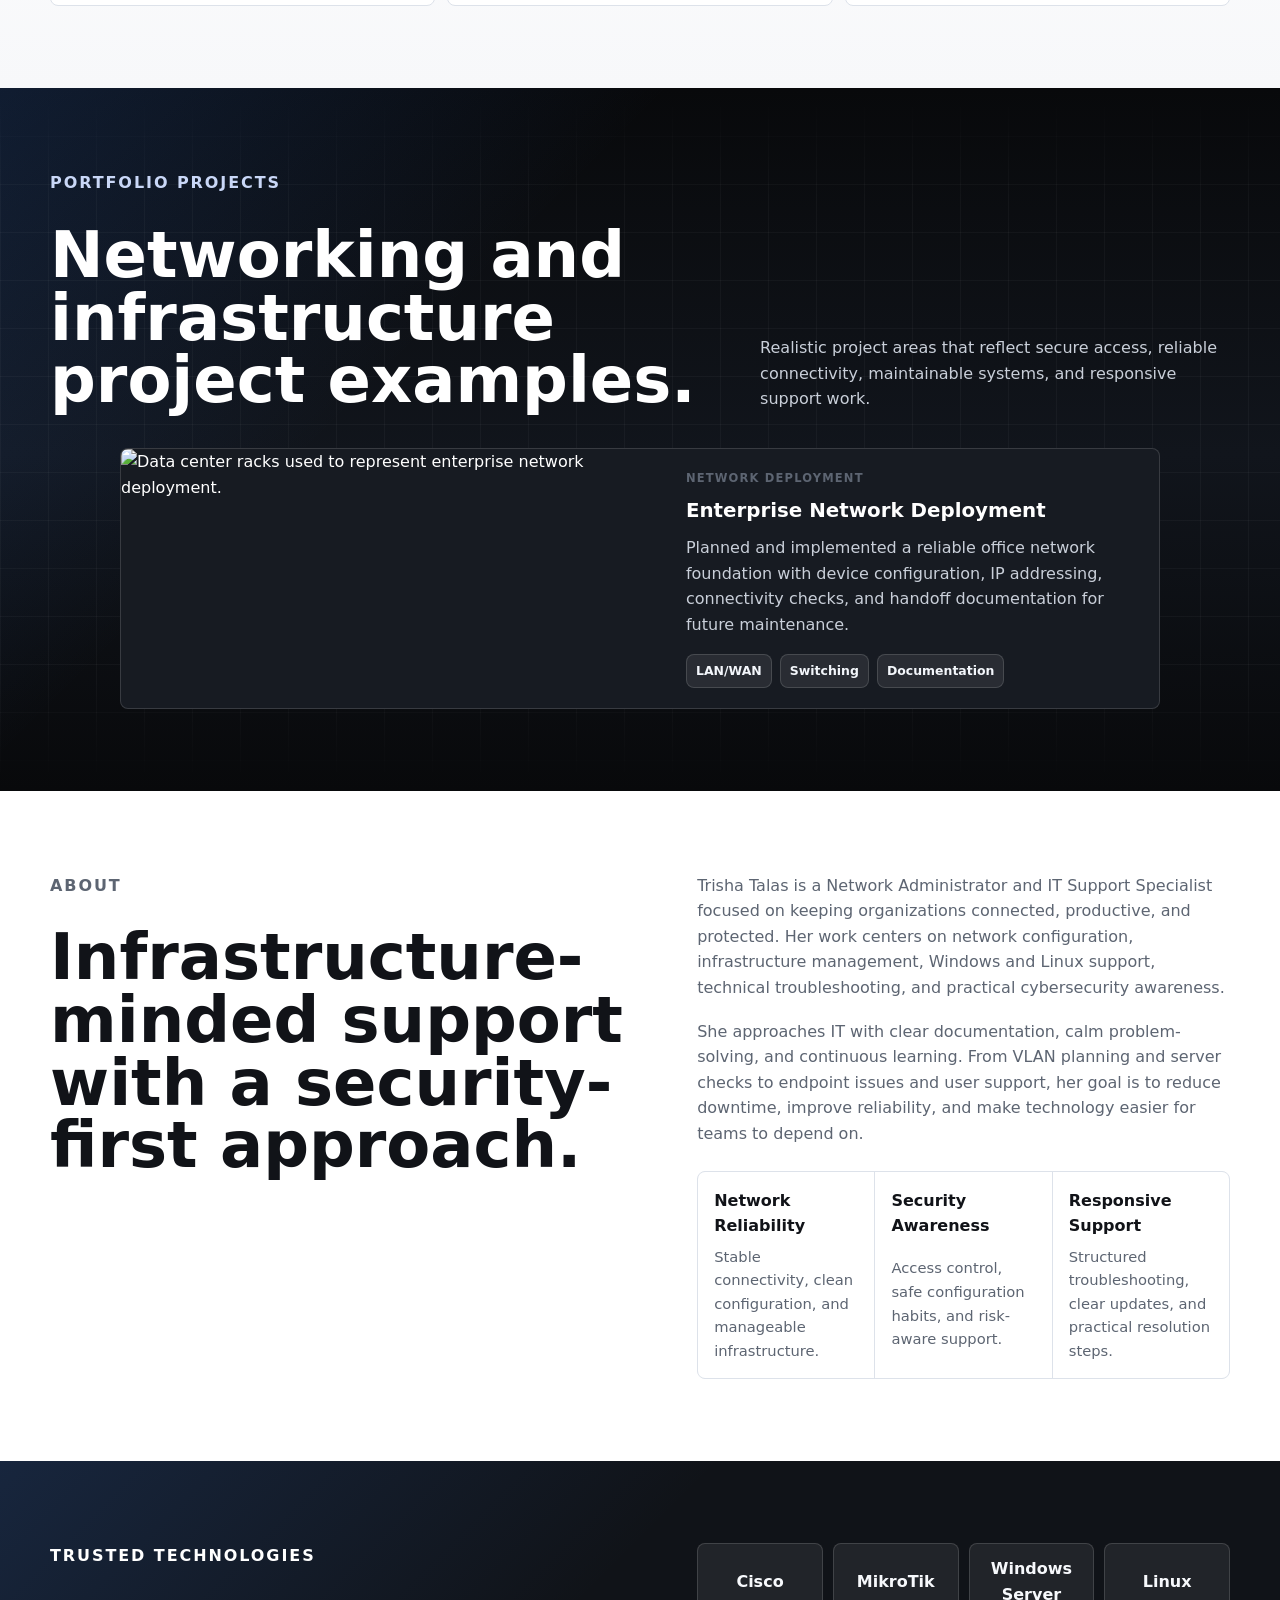
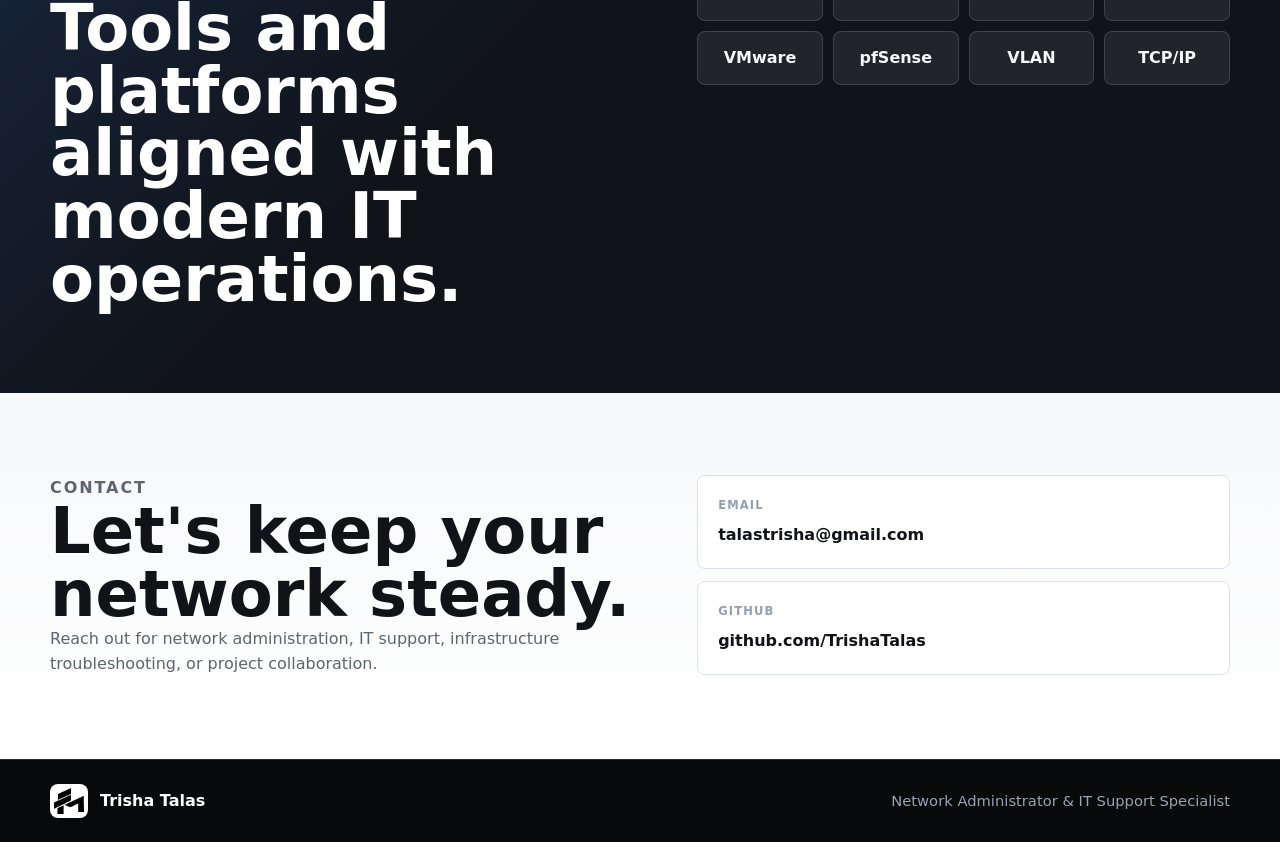
==== commit 8f1acb74: "fix overlappiing pics" ====
--- a/index.html
+++ b/index.html
@@ -64,13 +64,6 @@
             <figure class="profile-frame">
               <img src="assets/profile-pic/profile.jpg" width="1496" height="1708" alt="Professional profile portrait of Trisha Talas." fetchpriority="high" decoding="async">
             </figure>
-            <figure class="infrastructure-frame">
-              <img src="https://images.unsplash.com/photo-1558494949-ef010cbdcc31?auto=format&amp;fit=crop&amp;w=1200&amp;q=80" width="1200" height="800" alt="Server racks and network infrastructure in a data center." decoding="async">
-            </figure>
-            <div class="availability-panel" aria-label="Professional focus">
-              <span>Focus</span>
-              <strong>Secure networks, reliable systems, responsive support</strong>
-            </div>
           </div>
         </div>
       </section>
@@ -164,62 +157,6 @@
                 </ul>
               </div>
             </article>
-
-            <article class="project-card" data-animate>
-              <img src="https://images.unsplash.com/photo-1544197150-b99a580bb7a8?auto=format&amp;fit=crop&amp;w=1200&amp;q=80" width="1200" height="800" alt="Patch panel with connected network cables used to represent VLAN design." loading="lazy" decoding="async">
-              <div class="project-content">
-                <p class="project-label">Segmentation</p>
-                <h3>VLAN Infrastructure Design</h3>
-                <p>Designed logical network separation for users, guests, printers, and infrastructure devices to improve manageability and reduce unnecessary exposure.</p>
-                <ul class="tag-list" aria-label="Project focus">
-                  <li>VLAN</li>
-                  <li>Subnetting</li>
-                  <li>Access Control</li>
-                </ul>
-              </div>
-            </article>
-
-            <article class="project-card" data-animate>
-              <img src="https://images.unsplash.com/photo-1550751827-4bd374c3f58b?auto=format&amp;fit=crop&amp;w=1200&amp;q=80" width="1200" height="800" alt="Cybersecurity interface used to represent network security planning." loading="lazy" decoding="async">
-              <div class="project-content">
-                <p class="project-label">Security</p>
-                <h3>Office Network Security Upgrade</h3>
-                <p>Reviewed firewall policies, wireless access, device exposure, and user access practices to strengthen everyday office network protection.</p>
-                <ul class="tag-list" aria-label="Project focus">
-                  <li>Firewall</li>
-                  <li>Wi-Fi Security</li>
-                  <li>Hardening</li>
-                </ul>
-              </div>
-            </article>
-
-            <article class="project-card" data-animate>
-              <img src="https://images.unsplash.com/photo-1558494949-ef010cbdcc31?auto=format&amp;fit=crop&amp;w=1200&amp;q=80" width="1200" height="800" alt="Server infrastructure used to represent Windows Server administration." loading="lazy" decoding="async">
-              <div class="project-content">
-                <p class="project-label">Systems</p>
-                <h3>Windows Server Administration</h3>
-                <p>Supported user accounts, shared resources, permissions, routine checks, endpoint connectivity, and operational documentation for server-backed office workflows.</p>
-                <ul class="tag-list" aria-label="Project focus">
-                  <li>Windows Server</li>
-                  <li>Accounts</li>
-                  <li>Shares</li>
-                </ul>
-              </div>
-            </article>
-
-            <article class="project-card" data-animate>
-              <img src="https://images.unsplash.com/photo-1516321318423-f06f85e504b3?auto=format&amp;fit=crop&amp;w=1200&amp;q=80" width="1200" height="800" alt="IT support work on a laptop used to represent ticket resolution." loading="lazy" decoding="async">
-              <div class="project-content">
-                <p class="project-label">Support Operations</p>
-                <h3>IT Support Ticket Resolution System</h3>
-                <p>Organized incoming support requests, categorized recurring issues, tracked resolution steps, and improved communication for user-facing technical support.</p>
-                <ul class="tag-list" aria-label="Project focus">
-                  <li>Help Desk</li>
-                  <li>Troubleshooting</li>
-                  <li>Knowledge Base</li>
-                </ul>
-              </div>
-            </article>
           </div>
         </div>
       </section>
--- a/assets/css/styles.css
+++ b/assets/css/styles.css
@@ -367,62 +367,26 @@
 .hero-media {
   position: relative;
   display: grid;
-  grid-template-columns: 0.86fr 0.64fr;
-  align-items: end;
-  gap: 12px;
-  max-width: 560px;
-}
-
-.profile-frame,
-.infrastructure-frame {
+  max-width: 420px;
+}
+
+.profile-frame {
   margin: 0;
   overflow: hidden;
   background: var(--graphite);
   border: 1px solid var(--line-dark);
   border-radius: var(--radius);
   box-shadow: var(--shadow);
-}
-
-.profile-frame {
-  position: relative;
-  z-index: 2;
   aspect-ratio: 4 / 5;
 }
 
-.infrastructure-frame {
-  aspect-ratio: 4 / 5;
-  transform: translateY(28px);
-}
-
-.profile-frame img,
-.infrastructure-frame img {
+.profile-frame img {
   width: 100%;
   height: 100%;
   object-fit: cover;
-}
-
-.profile-frame img {
   object-position: center top;
 }
 
-.infrastructure-frame img {
-  filter: grayscale(0.18) contrast(1.08);
-}
-
-.availability-panel {
-  grid-column: 1 / -1;
-  display: grid;
-  gap: 4px;
-  padding: 14px;
-  color: var(--white);
-  background: rgba(18, 21, 26, 0.9);
-  border: 1px solid var(--line-dark);
-  border-radius: var(--radius);
-  box-shadow: 0 18px 50px rgba(0, 0, 0, 0.28);
-  backdrop-filter: blur(14px);
-}
-
-.availability-panel span,
 .project-label,
 .contact-card span,
 .service-card span {
@@ -433,11 +397,6 @@
   text-transform: uppercase;
 }
 
-.availability-panel strong {
-  font-size: 0.95rem;
-  line-height: 1.35;
-}
-
 .stats-section {
   padding: 20px 0;
   background: var(--surface);
@@ -540,10 +499,28 @@
 }
 
 .projects-section {
+  position: relative;
+  overflow: hidden;
   color: var(--white);
   background:
-    linear-gradient(135deg, rgba(59, 130, 246, 0.18), transparent 36%),
-    var(--black);
+    linear-gradient(135deg, rgba(59, 130, 246, 0.16), transparent 34%),
+    linear-gradient(180deg, #08090b 0%, #11151c 52%, #08090b 100%);
+}
+
+.projects-section::before {
+  position: absolute;
+  inset: 0;
+  content: "";
+  background-image:
+    linear-gradient(rgba(255, 255, 255, 0.035) 1px, transparent 1px),
+    linear-gradient(90deg, rgba(255, 255, 255, 0.035) 1px, transparent 1px);
+  background-size: 48px 48px;
+  mask-image: linear-gradient(to bottom, transparent, #000 16%, #000 84%, transparent);
+  pointer-events: none;
+}
+
+.projects-section .container {
+  position: relative;
 }
 
 .section-heading-light h2,
@@ -558,6 +535,8 @@
 .projects-grid {
   display: grid;
   gap: 14px;
+  max-width: 1040px;
+  margin-inline: auto;
 }
 
 .project-card {
@@ -578,12 +557,10 @@
   width: 100%;
   aspect-ratio: 16 / 10;
   object-fit: cover;
-  filter: grayscale(0.14) contrast(1.06);
-  transition: transform 300ms ease, filter 300ms ease;
+  transition: transform 300ms ease;
 }
 
 .project-card:hover img {
-  filter: grayscale(0) contrast(1.08);
   transform: scale(1.035);
 }
 
@@ -858,13 +835,6 @@
     width: 100%;
   }
 
-  .availability-panel {
-    position: absolute;
-    right: 14px;
-    bottom: 14px;
-    width: min(300px, calc(100% - 28px));
-  }
-
   .stats-grid {
     grid-template-columns: repeat(4, minmax(0, 1fr));
   }
@@ -903,11 +873,10 @@
   }
 
   .projects-grid {
-    grid-template-columns: repeat(2, minmax(0, 1fr));
+    grid-template-columns: 1fr;
   }
 
   .project-card-featured {
-    grid-column: span 2;
     display: grid;
     grid-template-columns: minmax(0, 1.05fr) minmax(300px, 0.95fr);
   }
@@ -972,11 +941,7 @@
   }
 
   .projects-grid {
-    grid-template-columns: repeat(3, minmax(0, 1fr));
-  }
-
-  .project-card-featured {
-    grid-column: span 2;
+    grid-template-columns: 1fr;
   }
 
   .project-content {
@@ -991,17 +956,6 @@
 
   .contact-card {
     padding: 20px;
-  }
-}
-
-@media (max-width: 420px) {
-  .hero-media {
-    grid-template-columns: 1fr;
-  }
-
-  .infrastructure-frame {
-    aspect-ratio: 16 / 10;
-    transform: none;
   }
 }
 
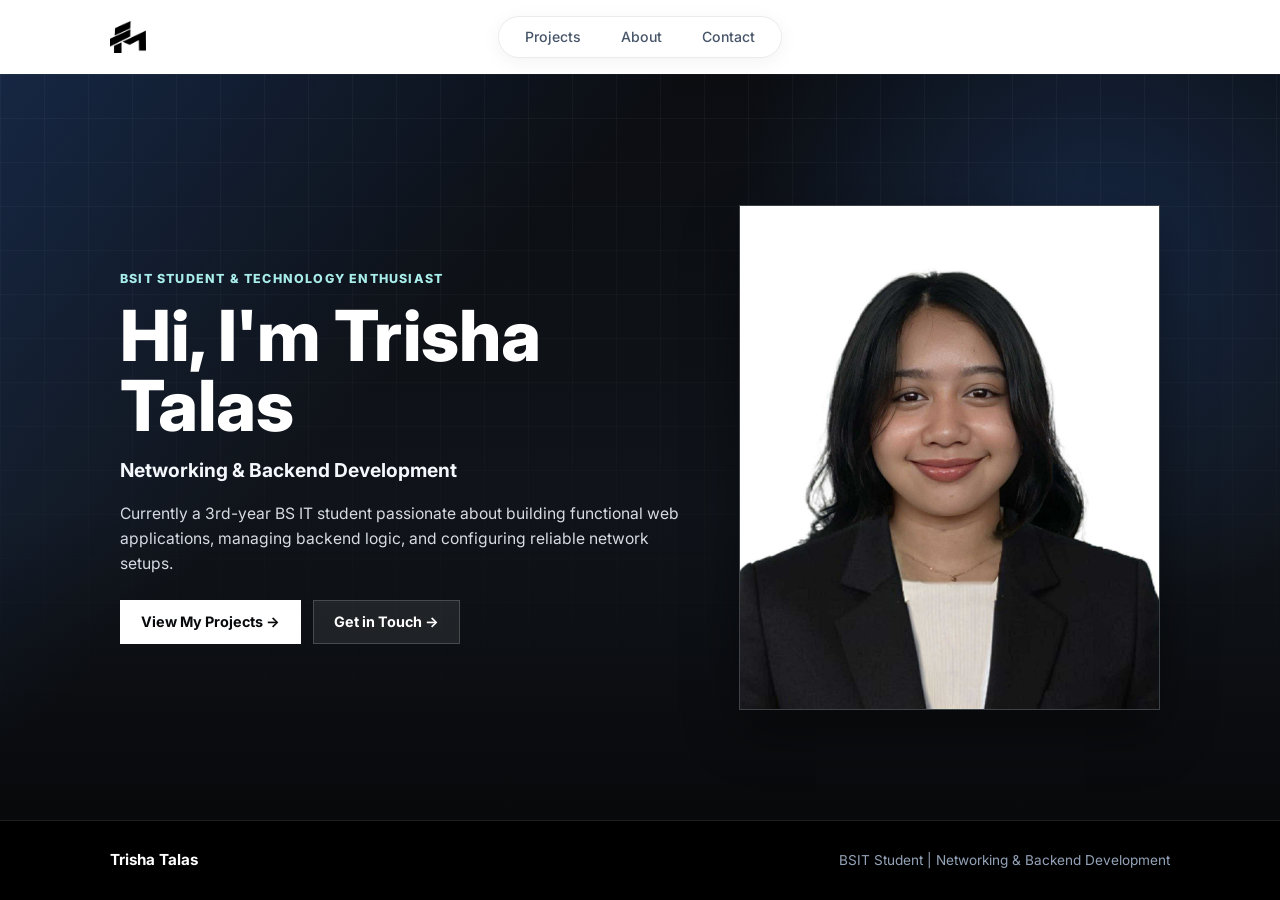
==== commit 3c22f1db: "fix portfolio layout" ====
--- a/index.html
+++ b/index.html
@@ -3,227 +3,48 @@
   <head>
     <meta charset="utf-8">
     <meta name="viewport" content="width=device-width, initial-scale=1">
-    <meta name="description" content="Trisha Talas is a Network Administrator and IT Support Specialist focused on secure, scalable, and reliable network infrastructure.">
-    <meta name="theme-color" content="#08090b">
-    <meta property="og:title" content="Trisha Talas | Network Administrator & IT Support Specialist">
-    <meta property="og:description" content="Professional portfolio for network administration, IT support, infrastructure management, and cybersecurity-aware operations.">
-    <meta property="og:type" content="website">
-    <meta property="og:image" content="assets/profile-pic/profile.jpg">
-    <title>Trisha Talas | Network Administrator & IT Support Specialist</title>
-    <link rel="preconnect" href="https://images.unsplash.com">
-    <link rel="preload" as="image" href="assets/profile-pic/profile.jpg">
-    <link rel="stylesheet" href="assets/css/styles.css">
+    <title>Trisha Talas | BSIT Student</title>
+    <link rel="stylesheet" href="assets/css/global.css">
+    <link rel="stylesheet" href="assets/css/index.css">
   </head>
   <body>
-    <a class="skip-link" href="#main-content">Skip to main content</a>
+    <header class="site-header" data-header>
+  <div class="container header-shell">
+    
+    <!-- Logo sa Pinaka-Kaliwa -->
+    <a class="brand" href="index.html" aria-label="Trisha Talas home">
+      <img src="assets/profile-pic/Trisha_Talas_logo.png" alt="Trisha Talas logo">
+    </a>
 
-    <header class="site-header" data-header>
-      <div class="container header-shell">
-        <a class="brand" href="#home" aria-label="Trisha Talas home">
-          <img src="assets/profile-pic/Trisha_Talas_logo.png" width="346" height="304" alt="Trisha Talas logo">
-          <span class="brand-copy">
-            <strong>Trisha Talas</strong>
-            <span>Network Administrator</span>
-          </span>
-        </a>
+    <!-- Single Glass Capsule Nav sa Gitna (Kasama na ang Contact!) -->
+    <nav id="site-nav" class="site-nav" aria-label="Primary navigation" data-nav>
+      <a href="projects.html">Projects</a>
+      <a href="about.html" >About</a>
+      <a href="contact.html">Contact</a>
+    </nav>
 
-        <button class="nav-toggle" type="button" aria-expanded="false" aria-controls="site-nav" aria-label="Toggle navigation" data-nav-toggle>
-          <span aria-hidden="true"></span>
-          <span aria-hidden="true"></span>
-          <span aria-hidden="true"></span>
-        </button>
-
-        <nav id="site-nav" class="site-nav" aria-label="Primary navigation" data-nav>
-          <a href="#home">Home</a>
-          <a href="#services">Services</a>
-          <a href="#projects">Projects</a>
-          <a href="#about">About</a>
-          <a href="#technologies">Technologies</a>
-          <a href="#contact">Contact</a>
-        </nav>
-
-        <a class="header-cta" href="#contact">Contact</a>
-      </div>
-    </header>
+  </div>
+</header>
 
     <main id="main-content">
-      <section id="home" class="hero-section" aria-labelledby="hero-title">
+      <section class="hero-section">
         <div class="container hero-grid">
-          <div class="hero-copy" data-animate>
-            <p class="eyebrow">Network Administration & IT Support</p>
-            <h1 id="hero-title">Trisha Talas</h1>
-            <p class="hero-role">Network Administrator & IT Support Specialist</p>
-            <p class="hero-text">Building secure, scalable, and reliable network infrastructures. Passionate about network security, system administration, troubleshooting, and delivering dependable IT solutions.</p>
-            <div class="button-row" aria-label="Primary actions">
-              <a class="button button-primary" href="#projects">View Projects</a>
-              <a class="button button-secondary" href="#contact">Contact Me</a>
+          <div class="hero-copy">
+            <p class="eyebrow">BSIT Student & Technology Enthusiast</p>
+            <h1>Hi, I'm Trisha Talas</h1>
+            <p class="hero-role">Networking & Backend Development</p>
+            <p class="hero-text">Currently a 3rd-year BS IT student passionate about building functional web applications, managing backend logic, and configuring reliable network setups.</p>
+            
+            <div class="button-row">
+              <a class="button button-primary" href="projects.html">View My Projects -&gt;</a>
+              <a class="button button-secondary" href="contact.html">Get in Touch -&gt;</a>
             </div>
           </div>
 
-          <div class="hero-media" data-animate>
+          <div class="hero-media">
             <figure class="profile-frame">
-              <img src="assets/profile-pic/profile.jpg" width="1496" height="1708" alt="Professional profile portrait of Trisha Talas." fetchpriority="high" decoding="async">
+              <img src="assets/profile-pic/profile.jpg" alt="Trisha Talas">
             </figure>
-          </div>
-        </div>
-      </section>
-
-      <section class="stats-section" aria-labelledby="stats-title">
-        <div class="container">
-          <h2 id="stats-title" class="sr-only">Professional statistics</h2>
-          <dl class="stats-grid">
-            <div class="stat-card" data-animate>
-              <dt>3+</dt>
-              <dd>Years Experience</dd>
-            </div>
-            <div class="stat-card" data-animate>
-              <dt>50+</dt>
-              <dd>Network Deployments</dd>
-            </div>
-            <div class="stat-card" data-animate>
-              <dt>99%</dt>
-              <dd>System Uptime</dd>
-            </div>
-            <div class="stat-card" data-animate>
-              <dt>20+</dt>
-              <dd>Clients Supported</dd>
-            </div>
-          </dl>
-        </div>
-      </section>
-
-      <section id="services" class="section services-section" aria-labelledby="services-title">
-        <div class="container">
-          <div class="section-heading" data-animate>
-            <p class="eyebrow">Services</p>
-            <h2 id="services-title">Practical IT services for stable daily operations.</h2>
-            <p>Network and support capabilities focused on clean configuration, secure access, fast troubleshooting, and dependable infrastructure.</p>
-          </div>
-
-          <div class="services-grid" aria-label="IT services">
-            <article class="service-card" data-animate>
-              <span>01</span>
-              <h3>Network Configuration</h3>
-              <p>Structured setup for routers, switches, wireless access, IP addressing, and clear network documentation.</p>
-            </article>
-            <article class="service-card" data-animate>
-              <span>02</span>
-              <h3>Routing & Switching</h3>
-              <p>Connectivity planning, switching support, path troubleshooting, and reliable traffic flow across the network.</p>
-            </article>
-            <article class="service-card" data-animate>
-              <span>03</span>
-              <h3>VLAN Management</h3>
-              <p>Logical network segmentation for departments, guests, devices, and safer operational boundaries.</p>
-            </article>
-            <article class="service-card" data-animate>
-              <span>04</span>
-              <h3>Network Security</h3>
-              <p>Firewall rules, access control, basic hardening, monitoring awareness, and security-focused configuration.</p>
-            </article>
-            <article class="service-card" data-animate>
-              <span>05</span>
-              <h3>Windows & Linux Administration</h3>
-              <p>Server checks, user access support, permissions, shared resources, service health, and routine maintenance.</p>
-            </article>
-            <article class="service-card" data-animate>
-              <span>06</span>
-              <h3>IT Support & Troubleshooting</h3>
-              <p>Help desk support for endpoint issues, connectivity problems, accounts, printers, software, and user workflows.</p>
-            </article>
-          </div>
-        </div>
-      </section>
-
-      <section id="projects" class="section projects-section" aria-labelledby="projects-title">
-        <div class="container">
-          <div class="section-heading section-heading-light" data-animate>
-            <p class="eyebrow">Portfolio Projects</p>
-            <h2 id="projects-title">Networking and infrastructure project examples.</h2>
-            <p>Realistic project areas that reflect secure access, reliable connectivity, maintainable systems, and responsive support work.</p>
-          </div>
-
-          <div class="projects-grid">
-            <article class="project-card project-card-featured" data-animate>
-              <img src="https://images.unsplash.com/photo-1558494949-ef010cbdcc31?auto=format&amp;fit=crop&amp;w=1200&amp;q=80" width="1200" height="800" alt="Data center racks used to represent enterprise network deployment." loading="lazy" decoding="async">
-              <div class="project-content">
-                <p class="project-label">Network Deployment</p>
-                <h3>Enterprise Network Deployment</h3>
-                <p>Planned and implemented a reliable office network foundation with device configuration, IP addressing, connectivity checks, and handoff documentation for future maintenance.</p>
-                <ul class="tag-list" aria-label="Project focus">
-                  <li>LAN/WAN</li>
-                  <li>Switching</li>
-                  <li>Documentation</li>
-                </ul>
-              </div>
-            </article>
-          </div>
-        </div>
-      </section>
-
-      <section id="about" class="section about-section" aria-labelledby="about-title">
-        <div class="container about-grid">
-          <div class="section-heading section-heading-compact" data-animate>
-            <p class="eyebrow">About</p>
-            <h2 id="about-title">Infrastructure-minded support with a security-first approach.</h2>
-          </div>
-          <div class="about-copy" data-animate>
-            <p>Trisha Talas is a Network Administrator and IT Support Specialist focused on keeping organizations connected, productive, and protected. Her work centers on network configuration, infrastructure management, Windows and Linux support, technical troubleshooting, and practical cybersecurity awareness.</p>
-            <p>She approaches IT with clear documentation, calm problem-solving, and continuous learning. From VLAN planning and server checks to endpoint issues and user support, her goal is to reduce downtime, improve reliability, and make technology easier for teams to depend on.</p>
-            <div class="focus-grid" aria-label="Professional focus areas">
-              <div>
-                <strong>Network Reliability</strong>
-                <span>Stable connectivity, clean configuration, and manageable infrastructure.</span>
-              </div>
-              <div>
-                <strong>Security Awareness</strong>
-                <span>Access control, safe configuration habits, and risk-aware support.</span>
-              </div>
-              <div>
-                <strong>Responsive Support</strong>
-                <span>Structured troubleshooting, clear updates, and practical resolution steps.</span>
-              </div>
-            </div>
-          </div>
-        </div>
-      </section>
-
-      <section id="technologies" class="section technologies-section" aria-labelledby="technologies-title">
-        <div class="container technologies-grid">
-          <div class="section-heading section-heading-compact" data-animate>
-            <p class="eyebrow">Trusted Technologies</p>
-            <h2 id="technologies-title">Tools and platforms aligned with modern IT operations.</h2>
-          </div>
-          <ul class="technology-list" aria-label="Networking technologies" data-animate>
-            <li>Cisco</li>
-            <li>MikroTik</li>
-            <li>Windows Server</li>
-            <li>Linux</li>
-            <li>VMware</li>
-            <li>pfSense</li>
-            <li>VLAN</li>
-            <li>TCP/IP</li>
-          </ul>
-        </div>
-      </section>
-
-      <section id="contact" class="section contact-section" aria-labelledby="contact-title">
-        <div class="container contact-grid">
-          <div class="contact-copy" data-animate>
-            <p class="eyebrow">Contact</p>
-            <h2 id="contact-title">Let's keep your network steady.</h2>
-            <p>Reach out for network administration, IT support, infrastructure troubleshooting, or project collaboration.</p>
-          </div>
-
-          <div class="contact-list" aria-label="Contact links">
-            <a class="contact-card" href="mailto:talastrisha@gmail.com" data-animate>
-              <span>Email</span>
-              <strong>talastrisha@gmail.com</strong>
-            </a>
-            <a class="contact-card" href="https://github.com/TrishaTalas" target="_blank" rel="noopener" data-animate>
-              <span>GitHub</span>
-              <strong>github.com/TrishaTalas</strong>
-            </a>
           </div>
         </div>
       </section>
@@ -231,16 +52,10 @@
 
     <footer class="site-footer">
       <div class="container footer-shell">
-        <a class="footer-brand" href="#home" aria-label="Back to top">
-          <span class="footer-logo">
-            <img src="assets/profile-pic/Trisha_Talas_logo.png" width="346" height="304" alt="">
-          </span>
-          <span>Trisha Talas</span>
-        </a>
-        <p>Network Administrator & IT Support Specialist</p>
+        <a class="footer-brand" href="index.html">Trisha Talas</a>
+        <p>BSIT Student | Networking & Backend Development</p>
       </div>
     </footer>
-
     <script src="assets/js/main.js"></script>
   </body>
-</html>
+</html>
--- a/assets/css/global.css
+++ b/assets/css/global.css
@@ -0,0 +1,269 @@
+/* ==========================================================================
+   GLOBAL STYLES & FONT IMPORT
+   ========================================================================== */
+@import url('https://fonts.googleapis.com/css2?family=Inter:wght@400;500;600;700;800&display=swap');
+
+:root {
+  --font-main: 'Inter', system-ui, -apple-system, sans-serif;
+  --bg-color: #ffffff;          /* White Base para sa Header */
+  --text-primary: #0f172a;
+  --text-muted: #64748b;
+  --radius-pill: 999px;
+}
+
+/* Inayos ang Typo: Ginawang '*' mula sa '-' */
+* {
+  box-sizing: border-box;
+  margin: 0;
+  padding: 0;
+}
+
+html, body {
+  width: 100%;
+  height: 100%;
+  overflow-x: hidden;
+}
+
+body {
+  font-family: var(--font-main);
+  background-color: var(--bg-color);
+  color: var(--text-primary);
+  line-height: 1.5;
+  min-height: 100vh;
+  display: flex;
+  flex-direction: column;
+}
+
+.container {
+  width: 100%;
+  max-width: 1100px;
+  margin: 0 auto;
+  padding: 0 20px;
+}
+
+a {
+  color: inherit;
+  text-decoration: none;
+}
+
+/* ==========================================================================
+   WHITE HEADER & RESPONSIVE GLASS PILL NAVBAR
+   ========================================================================== */
+.site-header {
+  width: 100%;
+  padding: 16px 0;
+  background: #ffffff;
+  position: relative;
+  z-index: 1000;
+  display: flex;
+  align-items: center;
+}
+
+.header-shell {
+  display: grid;
+  grid-template-columns: 1fr auto 1fr;
+  align-items: center;
+  width: 100%;
+}
+
+/* 1. Logo at Pangalan sa Pinaka-Kaliwa */
+.brand {
+  display: flex;
+  align-items: center;
+  gap: 12px;
+  justify-self: start;
+  text-decoration: none;
+}
+
+.brand img {
+  width: 36px !important;
+  height: 36px !important;
+  display: block;
+  object-fit: contain;
+}
+
+.brand-copy {
+  display: flex;
+  flex-direction: column;
+  justify-content: center;
+  line-height: 1.15;
+}
+
+.brand-copy strong {
+  font-family: var(--font-main);
+  font-size: 0.95rem;
+  font-weight: 700;
+  color: #0f172a;
+}
+
+.brand-copy span {
+  font-family: var(--font-main);
+  font-size: 0.75rem;
+  color: #64748b;
+}
+
+/* 2. Floating Glass Pill Navigation */
+.site-nav {
+  grid-column: 2;
+  justify-self: center;
+  display: flex;
+  align-items: center;
+  gap: 4px;
+  padding: 5px 8px;
+  background: rgba(255, 255, 255, 0.85);
+  backdrop-filter: blur(16px);
+  -webkit-backdrop-filter: blur(16px);
+  border: 1px solid rgba(0, 0, 0, 0.08);
+  border-radius: var(--radius-pill);
+  box-shadow: 0 4px 20px rgba(0, 0, 0, 0.05);
+  line-height: 1;
+}
+
+.site-nav a {
+  font-family: var(--font-main);
+  display: inline-flex;
+  align-items: center;
+  justify-content: center;
+  padding: 8px 18px;
+  color: #475569;
+  font-size: 0.88rem;
+  font-weight: 500;
+  border-radius: var(--radius-pill);
+  transition: all 0.2s ease;
+  white-space: nowrap;
+  text-decoration: none;
+  line-height: 1;
+}
+
+.site-nav a:hover {
+  color: #0f172a;
+  background: rgba(0, 0, 0, 0.04);
+}
+
+.site-nav a.active {
+  color: #0f172a;
+  background: #ffffff;
+  font-weight: 700;
+  box-shadow: 0 2px 8px rgba(0, 0, 0, 0.08);
+}
+
+/* 3. Invisible Balancer para sa Desktop */
+.header-shell::after {
+  content: "";
+  display: block;
+  grid-column: 3;
+}
+
+.nav-toggle {
+  display: none;
+}
+
+/* ==========================================================================
+   MAIN CONTENT AREA (Extended Full Stretch Pababa sa Footer)
+   ========================================================================== */
+#main-content,
+.page-content {
+  flex: 1 1 auto;
+  display: flex;
+  flex-direction: column;
+  padding-top: 0;
+  padding-bottom: 0;
+  margin-bottom: 0 !important;
+  width: 100%;
+}
+
+/* Sisiguraduhin ding kakainin ng mismong section sa loob ang buong natitirang taas */
+#main-content > section,
+.page-content > section,
+.hero-section {
+  flex: 1 1 auto;
+  display: flex;
+  flex-direction: column;
+  justify-content: center;
+}
+
+/* ==========================================================================
+   SOLID BLACK FOOTER (Sagad Pababa sa Pinakailalim ng Screen)
+   ========================================================================== */
+.site-footer {
+  width: 100%;
+  padding: 28px 0;
+  background: #000000 !important; /* Solid Black Background */
+  margin-top: auto;                 /* Pinipilit dumikit sa ilalim */
+  border-top: 1px solid rgba(255, 255, 255, 0.12); /* Manipis na dark divider */
+}
+
+.footer-shell {
+  display: flex;
+  align-items: center;
+  justify-content: space-between;
+  max-width: 1100px;
+  margin: 0 auto;
+  padding: 0 20px;
+}
+
+.footer-brand {
+  font-family: var(--font-main);
+  font-weight: 700;
+  font-size: 0.95rem;
+  color: #ffffff !important;
+  text-decoration: none;
+}
+
+.site-footer p {
+  font-family: var(--font-main);
+  color: #94a3b8 !important;
+  font-size: 0.85rem;
+}
+
+/* ==========================================================================
+   FULL RESPONSIVE MEDIA QUERIES
+   ========================================================================== */
+@media (max-width: 768px) {
+  .site-header {
+    padding: 12px 0;
+  }
+
+  .header-shell {
+    display: flex;
+    justify-content: space-between;
+    align-items: center;
+  }
+
+  .header-shell::after {
+    display: none;
+  }
+
+  .brand-copy strong {
+    font-size: 0.88rem;
+  }
+
+  .brand-copy span {
+    font-size: 0.7rem;
+  }
+
+  .site-nav {
+    grid-column: auto;
+    gap: 2px;
+    padding: 3px 4px;
+  }
+
+  .site-nav a {
+    padding: 6px 12px;
+    font-size: 0.78rem;
+  }
+
+  .footer-shell {
+    flex-direction: column;
+    gap: 8px;
+    text-align: center;
+  }
+
+  .footer-brand {
+    font-size: 0.88rem;
+  }
+
+  .site-footer p {
+    font-size: 0.78rem;
+  }
+}
--- a/assets/css/index.css
+++ b/assets/css/index.css
@@ -0,0 +1,143 @@
+/* Hero Section Background (Dark Blue/Black Grid Theme) */
+.hero-section {
+  position: relative;
+  overflow: hidden;
+  padding: 60px 0 40px;
+  color: var(--white);
+  background:
+    linear-gradient(135deg, rgba(59, 130, 246, 0.22), transparent 34%),
+    radial-gradient(circle at 86% 22%, rgba(59, 130, 246, 0.2), transparent 30%),
+    linear-gradient(180deg, #0b0d11 0%, #10141a 58%, #08090b 100%);
+}
+
+.hero-section::before {
+  position: absolute;
+  inset: 0;
+  content: "";
+  background-image:
+    linear-gradient(rgba(255, 255, 255, 0.045) 1px, transparent 1px),
+    linear-gradient(90deg, rgba(255, 255, 255, 0.045) 1px, transparent 1px);
+  background-size: 44px 44px;
+  mask-image: linear-gradient(to bottom, rgba(0, 0, 0, 0.86), transparent);
+  pointer-events: none;
+}
+
+/* Hero Content Grid Layout */
+.hero-grid {
+  position: relative;
+  display: grid;
+  grid-template-columns: minmax(0, 1.1fr) minmax(300px, 0.8fr);
+  gap: 40px;
+  align-items: center;
+  max-width: 1080px;
+  margin: 0 auto;
+}
+
+.hero-copy {
+  max-width: 620px;
+}
+
+.eyebrow {
+  color: #a8edea;
+  font-size: 0.78rem;
+  font-weight: 800;
+  letter-spacing: 1.2px;
+  text-transform: uppercase;
+  margin-bottom: 12px;
+}
+
+.hero-copy h1 {
+  margin: 0 0 10px 0;
+  font-size: clamp(2.8rem, 5.5vw, 4.8rem);
+  line-height: 1;
+  color: #ffffff !important;
+  font-weight: 800;
+}
+
+.hero-role {
+  margin: 14px 0 16px 0;
+  color: #f4f7fb;
+  font-size: 1.2rem;
+  font-weight: 700;
+}
+
+.hero-text {
+  margin: 0 0 24px 0;
+  color: #d6dbe4;
+  font-size: 0.98rem;
+  line-height: 1.6;
+}
+
+/* Action Buttons */
+.button-row {
+  display: flex;
+  flex-wrap: wrap;
+  gap: 12px;
+}
+
+.button {
+  display: inline-flex;
+  height: 44px;
+  align-items: center;
+  padding: 0 20px;
+  font-size: 0.9rem;
+  font-weight: 700;
+  text-decoration: none;
+  border-radius: var(--radius);
+  transition: transform 180ms ease, background 180ms ease, border-color 180ms ease;
+}
+
+.button-primary {
+  color: #08090b;
+  background: #ffffff;
+  border: 1px solid #ffffff;
+}
+
+.button-secondary {
+  color: #ffffff;
+  background: rgba(255, 255, 255, 0.08);
+  border: 1px solid rgba(255, 255, 255, 0.18);
+}
+
+.button:hover {
+  transform: translateY(-2px);
+}
+
+.button-primary:hover {
+  background: #e4ebf7;
+}
+
+/* Profile Picture Frame */
+.hero-media {
+  width: 100%;
+}
+
+.profile-frame {
+  margin: 0;
+  overflow: hidden;
+  background: #1d222a;
+  border: 1px solid rgba(255, 255, 255, 0.14);
+  border-radius: var(--radius);
+  box-shadow: 0 20px 50px rgba(0, 0, 0, 0.4);
+  aspect-ratio: 4 / 4.8;
+}
+
+.profile-frame img {
+  width: 100%;
+  height: 100%;
+  object-fit: cover;
+  object-position: center top;
+}
+
+/* Mobile Responsive */
+@media (max-width: 820px) {
+  .hero-grid {
+    grid-template-columns: 1fr;
+    gap: 32px;
+  }
+
+  .hero-media {
+    max-width: 340px;
+    margin: 0 auto;
+  }
+}
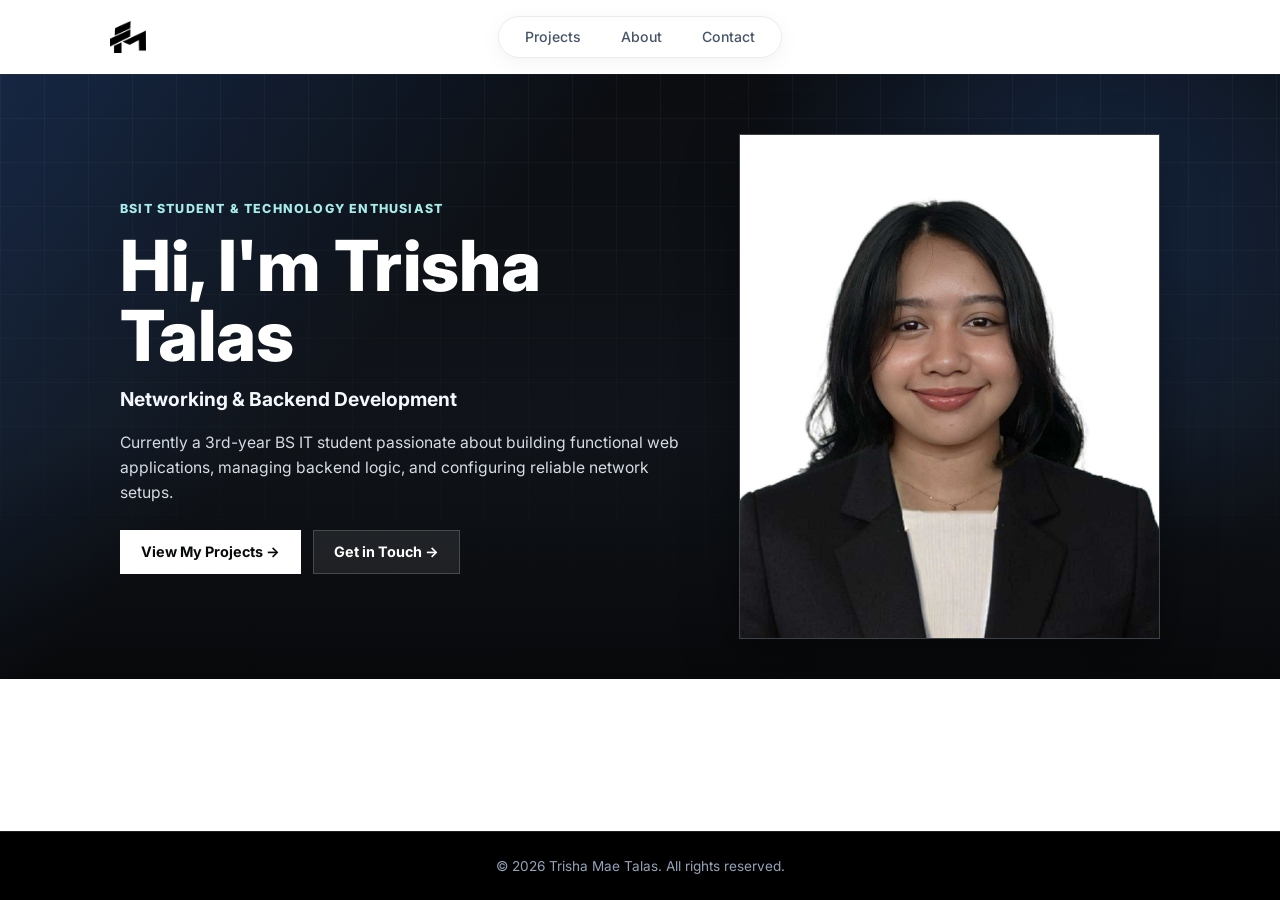
==== commit 23c8671e: "add folders" ====
--- a/index.html
+++ b/index.html
@@ -50,12 +50,13 @@
       </section>
     </main>
 
-    <footer class="site-footer">
-      <div class="container footer-shell">
-        <a class="footer-brand" href="index.html">Trisha Talas</a>
-        <p>BSIT Student | Networking & Backend Development</p>
-      </div>
-    </footer>
+   
+<!-- Centered Solid Black Footer -->
+<footer class="site-footer">
+  <div class="container footer-shell">
+    <p>© 2026 Trisha Mae Talas. All rights reserved.</p>
+  </div>
+</footer>
     <script src="assets/js/main.js"></script>
   </body>
 </html>
--- a/assets/css/global.css
+++ b/assets/css/global.css
@@ -5,13 +5,13 @@
 
 :root {
   --font-main: 'Inter', system-ui, -apple-system, sans-serif;
-  --bg-color: #ffffff;          /* White Base para sa Header */
+  --bg-color: #ffffff;          /* White Base */
   --text-primary: #0f172a;
   --text-muted: #64748b;
   --radius-pill: 999px;
 }
 
-/* Inayos ang Typo: Ginawang '*' mula sa '-' */
+/* Universal Reset */
 * {
   box-sizing: border-box;
   margin: 0;
@@ -66,7 +66,7 @@
   width: 100%;
 }
 
-/* 1. Logo at Pangalan sa Pinaka-Kaliwa */
+/* 1. Logo sa Pinaka-Kaliwa (Wala nang text sa tabi) */
 .brand {
   display: flex;
   align-items: center;
@@ -83,23 +83,7 @@
 }
 
 .brand-copy {
-  display: flex;
-  flex-direction: column;
-  justify-content: center;
-  line-height: 1.15;
-}
-
-.brand-copy strong {
-  font-family: var(--font-main);
-  font-size: 0.95rem;
-  font-weight: 700;
-  color: #0f172a;
-}
-
-.brand-copy span {
-  font-family: var(--font-main);
-  font-size: 0.75rem;
-  color: #64748b;
+  display: none !important; /* Itinatago ang text sa tabi ng logo */
 }
 
 /* 2. Floating Glass Pill Navigation */
@@ -147,7 +131,7 @@
   box-shadow: 0 2px 8px rgba(0, 0, 0, 0.08);
 }
 
-/* 3. Invisible Balancer para sa Desktop */
+/* 3. Invisible Balancer para sa Grid Balance sa Desktop */
 .header-shell::after {
   content: "";
   display: block;
@@ -159,11 +143,11 @@
 }
 
 /* ==========================================================================
-   MAIN CONTENT AREA (Extended Full Stretch Pababa sa Footer)
+   MAIN CONTENT AREA (Extended Full Stretch)
    ========================================================================== */
 #main-content,
 .page-content {
-  flex: 1 1 auto;
+  flex: 1 0 auto;
   display: flex;
   flex-direction: column;
   padding-top: 0;
@@ -172,48 +156,32 @@
   width: 100%;
 }
 
-/* Sisiguraduhin ding kakainin ng mismong section sa loob ang buong natitirang taas */
-#main-content > section,
-.page-content > section,
-.hero-section {
-  flex: 1 1 auto;
-  display: flex;
-  flex-direction: column;
-  justify-content: center;
-}
-
-/* ==========================================================================
-   SOLID BLACK FOOTER (Sagad Pababa sa Pinakailalim ng Screen)
+/* ==========================================================================
+   CENTERED SOLID BLACK FOOTER
    ========================================================================== */
 .site-footer {
   width: 100%;
-  padding: 28px 0;
-  background: #000000 !important; /* Solid Black Background */
-  margin-top: auto;                 /* Pinipilit dumikit sa ilalim */
-  border-top: 1px solid rgba(255, 255, 255, 0.12); /* Manipis na dark divider */
+  padding: 24px 0;
+  background: #000000 !important;
+  margin-top: auto;                 /* Pinipilit dumikit sa pinakailalim */
+  border-top: 1px solid rgba(255, 255, 255, 0.12);
 }
 
 .footer-shell {
   display: flex;
   align-items: center;
-  justify-content: space-between;
+  justify-content: center; /* Nakasentro ang text sa gitna */
+  text-align: center;
   max-width: 1100px;
   margin: 0 auto;
   padding: 0 20px;
 }
 
-.footer-brand {
-  font-family: var(--font-main);
-  font-weight: 700;
-  font-size: 0.95rem;
-  color: #ffffff !important;
-  text-decoration: none;
-}
-
 .site-footer p {
   font-family: var(--font-main);
-  color: #94a3b8 !important;
+  color: #94a3b8 !important; /* Soft light gray text */
   font-size: 0.85rem;
+  margin: 0;
 }
 
 /* ==========================================================================
@@ -234,14 +202,6 @@
     display: none;
   }
 
-  .brand-copy strong {
-    font-size: 0.88rem;
-  }
-
-  .brand-copy span {
-    font-size: 0.7rem;
-  }
-
   .site-nav {
     grid-column: auto;
     gap: 2px;
@@ -253,16 +213,6 @@
     font-size: 0.78rem;
   }
 
-  .footer-shell {
-    flex-direction: column;
-    gap: 8px;
-    text-align: center;
-  }
-
-  .footer-brand {
-    font-size: 0.88rem;
-  }
-
   .site-footer p {
     font-size: 0.78rem;
   }
